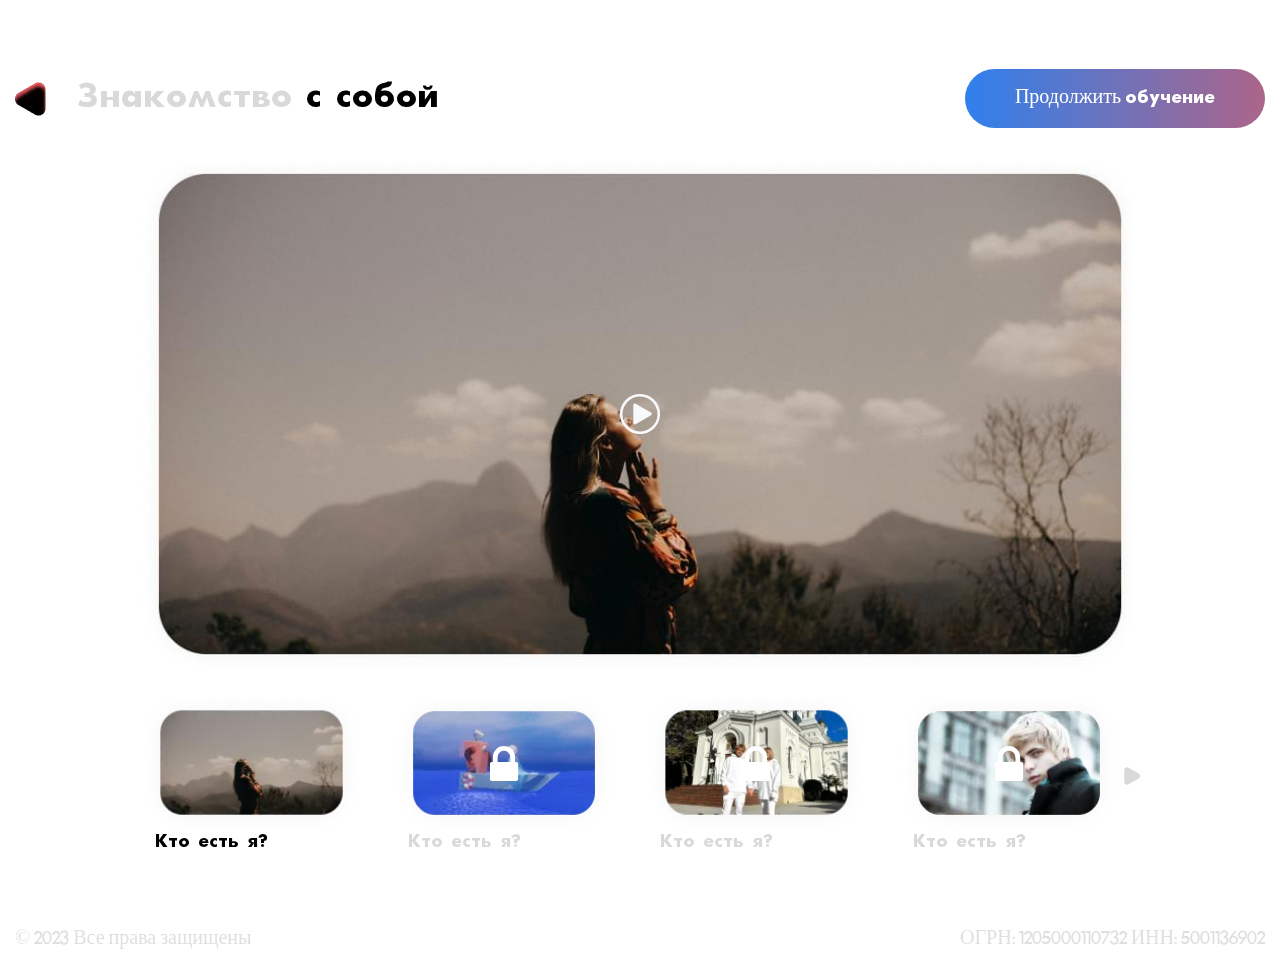
==== acquaintance.html @ 5375d611 "Add files via upload" ====
<!DOCTYPE html>
<html lang="ru">

<head>
	<title>Знакомство</title>
	<meta charset="UTF-8">
	<meta name="format-detection" content="telephone=no">
	<!-- <style>body{opacity: 0;}</style> -->
	<link rel="stylesheet" href="css/style.min.css?_v=20230124160459">
	<!-- <link rel="shortcut icon" href="favicon.ico"> -->
	<!-- <meta name="robots" content="noindex, nofollow"> -->
	<meta name="viewport" content="width=device-width, initial-scale=1.0">
</head>

<body>
	<div class="wrapper">
		<header class="header header_acquaintance">
			<div class="header__container">
				<div class="header__row">
					<a href="home.html" class="header__left">
						<div class="header__icon">
							<picture><source srcset="img/icons/trinagle-black.webp" type="image/webp"><img src="img/icons/trinagle-black.png" alt="icon"></picture>
						</div>
						<div class="header__text">Знакомство <span>с собой</span></div>
					</a>
					<div class="header__right">
						<a href="#" class="header__btn btn">Продолжить <span class="_bold">обучение</span></a>
					</div>

				</div>
			</div>
		</header>
		<main class="page">
			<section class="page__acquaintance acquaintance">
				<div class="acquaintance__container">
					<div class="acquaintance__body">
						<div class="acquaintance__slider swiper">
							<div class="acquaintance__wrapper swiper-wrapper">
								<div class="acquaintance__slide swiper-slide">
									<div class="acquaintance__video">
										<video poster="img/video/poster.jpg" muted src="img/video/01.mp4"></video>
										<button class="acquaintance__pause">
											<img src="img/icons/pause.svg" alt="">
										</button>
										<button class="acquaintance__play _active">
											<img src="img/icons/play.svg" alt="">
										</button>
										<div class="acquaintance__nav-video nav-video">
											<div class="nav-video__row">
												<div class="nav-video__time">2:48</div>
												<div class="nav-video__range">
													<input value="0" type="range">
												</div>
												<button class="nav-video__screen">
													<span>Во весь экран</span>
													<span class="nav-video__icon">
														<img src="img/icons/fullscreen.svg" alt="icon">
													</span>
												</button>
											</div>
										</div>
									</div>
								</div>
								<div class="acquaintance__slide swiper-slide">
									<div class="acquaintance__video">
										<img src="img/icons/plug.svg" alt="plug">
									</div>
								</div>
								<div class="acquaintance__slide swiper-slide">
									<div class="acquaintance__video">
										<img src="img/icons/plug.svg" alt="plug">
									</div>
								</div>
								<div class="acquaintance__slide swiper-slide">
									<div class="acquaintance__video">
										<img src="img/icons/plug.svg" alt="plug">
									</div>
								</div>
								<div class="acquaintance__slide swiper-slide">
									<div class="acquaintance__video">
										<img src="img/icons/plug.svg" alt="plug">
									</div>
								</div>
								<div class="acquaintance__slide swiper-slide">
									<div class="acquaintance__video">
										<img src="img/icons/plug.svg" alt="plug">
									</div>
								</div>
								<div class="acquaintance__slide swiper-slide">
									<div class="acquaintance__video">
										<img src="img/icons/plug.svg" alt="plug">
									</div>
								</div>
								<div class="acquaintance__slide swiper-slide">
									<div class="acquaintance__video">
										<img src="img/icons/plug.svg" alt="plug">
									</div>
								</div>
							</div>
						</div>
						<div class="thumbs-body">
							<div class="thumbs__slider thumbs swiper">
								<div class="thumbs__wrapper  swiper-wrapper">
									<div class="thumbs__slide thumbs-slide swiper-slide">
										<div class="thumbs-slide__image">
											<picture><source srcset="img/thumbs/01.webp" type="image/webp"><img src="img/thumbs/01.png" alt="image"></picture>

										</div>
										<div class="thumbs-slide__text">Кто есть я?</div>
									</div>
									<div class="thumbs__slide thumbs-slide thumbs-slide_lock swiper-slide">
										<div class="thumbs-slide__image">
											<picture><source srcset="img/thumbs/02.webp" type="image/webp"><img src="img/thumbs/02.png" alt="image"></picture>

										</div>
										<div class="thumbs-slide__icon">
											<img src="img/icons/lock.svg" alt="icon">
										</div>
										<div class="thumbs-slide__text">Кто есть я?</div>
									</div>
									<div class="thumbs__slide thumbs-slide thumbs-slide_lock swiper-slide">
										<div class="thumbs-slide__image">
											<picture><source srcset="img/thumbs/03.webp" type="image/webp"><img src="img/thumbs/03.png" alt="image"></picture>

										</div>
										<div class="thumbs-slide__icon">
											<img src="img/icons/lock.svg" alt="icon">
										</div>
										<div class="thumbs-slide__text">Кто есть я?</div>
									</div>
									<div class="thumbs__slide thumbs-slide thumbs-slide_lock swiper-slide">
										<div class="thumbs-slide__image">
											<picture><source srcset="img/thumbs/04.webp" type="image/webp"><img src="img/thumbs/04.png" alt="image"></picture>

										</div>
										<div class="thumbs-slide__icon">
											<img src="img/icons/lock.svg" alt="icon">
										</div>
										<div class="thumbs-slide__text">Кто есть я?</div>
									</div>
									<div class="thumbs__slide thumbs-slide thumbs-slide_lock swiper-slide">
										<div class="thumbs-slide__image">
											<picture><source srcset="img/thumbs/05.webp" type="image/webp"><img src="img/thumbs/05.png" alt="image"></picture>

										</div>
										<div class="thumbs-slide__icon">
											<img src="img/icons/lock.svg" alt="icon">
										</div>
										<div class="thumbs-slide__text">Кто есть я?</div>
									</div>
									<div class="thumbs__slide thumbs-slide thumbs-slide_lock swiper-slide">
										<div class="thumbs-slide__image">
											<picture><source srcset="img/thumbs/01.webp" type="image/webp"><img src="img/thumbs/01.png" alt="image"></picture>

										</div>
										<div class="thumbs-slide__icon">
											<img src="img/icons/lock.svg" alt="icon">
										</div>
										<div class="thumbs-slide__text">Кто есть я?</div>
									</div>
								</div>

							</div>
							<button class="thumbs__arr">
								<img src="img/icons/arr.svg" alt="icon">
							</button>
						</div>
					</div>
				</div>
			</section>
		</main>
		<footer class="footer">
			<div class="footer__container">
				<div class="footer__row">
					<div class="footer__left">© 2023 Все права защищены</div>
					<div class="footer__right">ОГРН: 1205000110732 ИНН: 5001136902</div>
				</div>
			</div>
		</footer>
	</div>
	<!-- 
<div id="popup" aria-hidden="true" class="popup">
	<div class="popup__wrapper">
		<div class="popup__content">
			<button data-close type="button" class="popup__close">Закрыть</button>
			<div class="popup__text">
			</div>
		</div>
	</div>
</div>
 -->

	<script src="js/app.min.js?_v=20230124160459"></script>
</body>

</html>
---- css/style.min.css ----
@charset "UTF-8";@font-face{font-family:Futura;font-display:swap;src:url("../fonts/futura bold.woff2") format("woff2"),url("../fonts/futura bold.woff") format("woff");font-weight:700;font-style:normal}@font-face{font-family:Futura;font-display:swap;src:url("../fonts/Futura Medium Italic.woff2") format("woff2"),url("../fonts/Futura Medium Italic.woff") format("woff");font-weight:500;font-style:italic}@font-face{font-family:Futura;font-display:swap;src:url("../fonts/Futura Medium.woff2") format("woff2"),url("../fonts/Futura Medium.woff") format("woff");font-weight:500;font-style:normal}*{padding:0;margin:0;border:0}*,:after,:before{-webkit-box-sizing:border-box;box-sizing:border-box}body,html{height:100%;min-width:320px}body{color:#fff;line-height:1;font-family:Futura;font-size:.875rem;-ms-text-size-adjust:100%;-moz-text-size-adjust:100%;-webkit-text-size-adjust:100%;-webkit-font-smoothing:antialiased;-moz-osx-font-smoothing:grayscale}button,input,textarea{font-family:Futura;font-size:inherit}button{cursor:pointer;color:inherit;background-color:inherit}a{color:inherit}a:link,a:visited{text-decoration:none}a:hover{text-decoration:none}ul li{list-style:none}img{vertical-align:top}h1,h2,h3,h4,h5,h6{font-weight:inherit;font-size:inherit}.lock body{overflow:hidden;-ms-touch-action:none;touch-action:none}.wrapper{min-height:100%;display:-webkit-box;display:-ms-flexbox;display:flex;-webkit-box-orient:vertical;-webkit-box-direction:normal;-ms-flex-direction:column;flex-direction:column;overflow:hidden}.wrapper>main{-webkit-box-flex:1;-ms-flex:1 1 auto;flex:1 1 auto}.wrapper>*{min-width:0}[class*=__container]{max-width:81.875rem;-webkit-box-sizing:content-box;box-sizing:content-box;margin:0 auto;padding:0 .9375rem}[class*=-ibg]{position:relative}[class*=-ibg] img,[class*=-ibg] video{position:absolute;width:100%;height:100%;top:0;left:0;-o-object-fit:cover;object-fit:cover}[class*=-ibg_contain] img{-o-object-fit:contain;object-fit:contain}.btn{font-size:1.25rem;line-height:1.35;text-align:center;background:rgba(255,255,255,.05);-webkit-box-shadow:0 0 25px rgba(255,255,255,.25);box-shadow:0 0 25px rgba(255,255,255,.25);border-radius:56px;-webkit-transition:.4s;-o-transition:.4s;transition:.4s}._bold{font-weight:700}._italic{font-weight:500;font-style:italic}@-webkit-keyframes gradient{0%{background-position:0 50%}50%{background-position:100% 50%}100%{background-position:0 50%}}@keyframes gradient{0%{background-position:0 50%}50%{background-position:100% 50%}100%{background-position:0 50%}}.nav-video{opacity:0;visibility:hidden;position:absolute;-webkit-transition:.4s;-o-transition:.4s;transition:.4s;bottom:0;width:100%;left:0}.nav-video__row{padding:1.875rem 2.1875rem;display:-webkit-box;display:-ms-flexbox;display:flex;-webkit-box-align:center;-ms-flex-align:center;align-items:center;-webkit-box-pack:justify;-ms-flex-pack:justify;justify-content:space-between;gap:2.1875rem}.nav-video__range{-webkit-box-flex:1;-ms-flex:1 1 auto;flex:1 1 auto}.nav-video__range input{width:100%}.nav-video__screen{display:-webkit-box;display:-ms-flexbox;display:flex;gap:1.875rem;-webkit-box-align:center;-ms-flex-align:center;align-items:center}.nav-video__screen span{font-size:1.25rem;line-height:1.35;font-weight:700;opacity:.25}.nav-video__icon{opacity:1;width:35px;height:35px}.acquaintance__video._active .nav-video{opacity:1;visibility:visible}.header{position:absolute;top:0;left:0;width:100%;z-index:2}@supports (padding-top:clamp(2.5rem ,1.7156862745rem + 3.9215686275vw ,5rem)){.header{padding-top:clamp(2.5rem ,1.7156862745rem + 3.9215686275vw ,5rem)}}@supports not (padding-top:clamp(2.5rem ,1.7156862745rem + 3.9215686275vw ,5rem)){.header{padding-top:calc(2.5rem + 2.5 * (100vw - 20rem)/ 63.75)}}.header__row{display:-webkit-box;display:-ms-flexbox;display:flex;gap:1.25rem;-webkit-box-pack:justify;-ms-flex-pack:justify;justify-content:space-between;-webkit-box-align:center;-ms-flex-align:center;align-items:center}.left-header__row{display:-webkit-box;display:-ms-flexbox;display:flex;gap:1.5625rem;-webkit-box-align:center;-ms-flex-align:center;align-items:center}.left-header__logo{font-weight:500;line-height:1.32}@supports (font-size:clamp(2.8125rem ,2.7144607843rem + 0.4901960784vw ,3.125rem)){.left-header__logo{font-size:clamp(2.8125rem ,2.7144607843rem + .4901960784vw ,3.125rem)}}@supports not (font-size:clamp(2.8125rem ,2.7144607843rem + 0.4901960784vw ,3.125rem)){.left-header__logo{font-size:calc(2.8125rem + .3125 * (100vw - 20rem)/ 63.75)}}.left-header__social{display:-webkit-box;display:-ms-flexbox;display:flex;gap:1.5625rem}.left-header__icon img{-webkit-transition:.4s;-o-transition:.4s;transition:.4s;max-width:50px}.right-header__btn{display:block;padding:.96875rem 1.875rem;min-width:23.875rem}.header_acquaintance{position:relative;padding:4.3125rem 0 2.125rem 0}.header__left{display:-webkit-box;display:-ms-flexbox;display:flex;-webkit-box-align:center;-ms-flex-align:center;align-items:center;gap:2.875rem}.header__icon img{max-width:100%}.header__text{color:rgba(0,0,0,.15);font-size:3.125rem;line-height:1.32;font-weight:700}.header__text span{color:#000}.header__btn{background:-webkit-gradient(linear,left top,right top,from(#2f80ed),to(#eb5757));background:-o-linear-gradient(left,#2f80ed 0,#eb5757 100%);background:linear-gradient(90deg,#2f80ed 0,#eb5757 100%);-webkit-box-shadow:0 0 25px rgba(255,255,255,.25);box-shadow:0 0 25px rgba(255,255,255,.25);border-radius:56px;padding:1rem 1.5625rem;display:block;min-width:382px;background-size:150% 150%}.footer{padding-bottom:1.5625rem}.footer__row{display:-webkit-box;display:-ms-flexbox;display:flex;-webkit-box-pack:justify;-ms-flex-pack:justify;justify-content:space-between;gap:1.875rem;font-size:1.25rem;line-height:1.35;font-weight:500;color:rgba(0,0,0,.15)}.main-section{-webkit-animation:gradient 10s ease infinite;animation:gradient 10s ease infinite;padding-bottom:5rem;position:relative;background:conic-gradient(from 101.86deg at 44.81% 37.73%,#000aff 0deg,#000 153.75deg,#000aff 360deg);background-size:250% 250%;border-radius:0 0 50px 50px}.main-section__row{display:-webkit-box;display:-ms-flexbox;display:flex;-webkit-box-pack:justify;-ms-flex-pack:justify;justify-content:space-between;gap:2.5rem}.main-section__icon{padding:15px;position:relative;-webkit-transition:.4s;-o-transition:.4s;transition:.4s;margin-bottom:.625rem}.main-section__icon::after{content:"";position:absolute;width:100%;height:100%;background:rgba(255,255,255,.15);-webkit-backdrop-filter:blur(12.5px);backdrop-filter:blur(12.5px);border-radius:50%;left:50%;top:50%;-webkit-transform:translate(-50%,-50%);-ms-transform:translate(-50%,-50%);transform:translate(-50%,-50%)}.main-section__scroll{display:-webkit-box;display:-ms-flexbox;display:flex;-webkit-box-orient:vertical;-webkit-box-direction:normal;-ms-flex-direction:column;flex-direction:column;text-align:center;-webkit-box-align:center;-ms-flex-align:center;align-items:center;position:absolute;bottom:3.125rem;left:50%;-webkit-transform:translate(-50%,0);-ms-transform:translate(-50%,0);transform:translate(-50%,0);-webkit-transition:.4s;-o-transition:.4s;transition:.4s;font-weight:700}.main-section__scroll img{position:relative;z-index:2;max-width:22px}.main-section__scroll span{display:block}.left-main{padding-top:12.5rem}.left-main__text{font-weight:500;font-size:1.375rem}.left-main__text:not(:last-child){max-width:27.1875rem;padding-bottom:2.5rem}.left-main__row{padding-bottom:2.5rem;display:-webkit-box;display:-ms-flexbox;display:flex;-webkit-box-align:center;-ms-flex-align:center;align-items:center;gap:1.5625rem}.left-main__logo{font-size:3.125rem;line-height:1.32}.left-main__social{display:-webkit-box;display:-ms-flexbox;display:flex;gap:1.5625rem}.left-main__icon img{-webkit-transition:.4s;-o-transition:.4s;transition:.4s}.btn-main{font-size:1.5625rem;line-height:1.32;max-width:27.0625rem;position:relative;margin-bottom:2.1875rem;display:block}.btn-main__row{-webkit-transition:1s;-o-transition:1s;transition:1s;padding:1.25rem;display:-webkit-box;display:-ms-flexbox;display:flex;-webkit-box-shadow:inset 0 0 10px rgba(0,0,0,.25);box-shadow:inset 0 0 10px rgba(0,0,0,.25);border-radius:50px;position:relative;z-index:2;background:-webkit-gradient(linear,left top,right top,color-stop(6.77%,#000aff),to(red));background:-o-linear-gradient(left,#000aff 6.77%,red 100%);background:linear-gradient(90deg,#000aff 6.77%,red 100%);-webkit-box-align:center;-ms-flex-align:center;align-items:center;gap:1rem}.right-main{padding-top:1.875rem;position:relative;-webkit-box-flex:0;-ms-flex:0 0 56.4885496183%;flex:0 0 56.4885496183%}.right-main__image img{display:block;max-width:100%}.right-main__image:last-child{position:absolute;top:30%}@supports (right:clamp(-8.75rem ,28.1944444444rem + -38.8888888889vw ,-4.375rem)){.right-main__image:last-child{right:clamp(-8.75rem ,28.1944444444rem + -38.8888888889vw ,-4.375rem)}}@supports not (right:clamp(-8.75rem ,28.1944444444rem + -38.8888888889vw ,-4.375rem)){.right-main__image:last-child{right:calc(-4.375rem + -4.375 * (100vw - 83.75rem)/ 11.25)}}.right-main__image:not(:last-child){top:0}.familiarization{-webkit-animation:gradient 10s ease infinite;animation:gradient 10s ease infinite;position:relative;padding:6.25rem 0;border-bottom-right-radius:50%;border-bottom-left-radius:50%;background:conic-gradient(from 180deg at 50% 73.98%,#0029ff 0deg,#00dfff 71.17deg,#cd57eb 112.5deg,#ff00b8 200.57deg,#7593ff 288.75deg,#0029ff 360deg);background-size:400% 400%;-webkit-box-shadow:inset 0 0 25px rgba(0,0,0,.05);box-shadow:inset 0 0 25px rgba(0,0,0,.05)}.familiarization__container{position:relative;z-index:2}.familiarization__text{font-weight:700;max-width:54.375rem;max-width:64.9253731343%;margin:auto;font-weight:700;font-size:1.25rem;line-height:1.35;text-align:center;text-shadow:0 0 25px rgba(0,0,0,.15)}.familiarization__text p:not(:last-child){padding-bottom:2.5rem}.familiarization__left-text{position:absolute;left:-45%;bottom:97%;font-weight:500;width:100%;font-size:3.125rem;line-height:1.32;color:#7fbff9;-webkit-transform:rotate(-90deg);-ms-transform:rotate(-90deg);transform:rotate(-90deg)}.familiarization__left-text span{color:#000}.familiarization__right-text{position:absolute;right:-45%;bottom:50%;font-weight:500;font-size:3.125rem;width:100%;text-align:center;line-height:1.32;color:#7fbff9;-webkit-transform:rotate(90deg);-ms-transform:rotate(90deg);transform:rotate(90deg)}.familiarization__right-text span{color:#000;font-weight:500}.videos-familiarization{padding-bottom:3.125rem}.videos-familiarization__row{display:-webkit-box;display:-ms-flexbox;display:flex;gap:4.375rem;max-width:63.125rem;margin:auto}.videos-familiarization__item{-webkit-box-flex:0;-ms-flex:0 1 25%;flex:0 1 25%;position:relative;cursor:pointer}.videos-familiarization__preview-ibg{padding-bottom:100%;overflow:hidden;min-width:150px;border-radius:50%}.videos-familiarization__preview-ibg img{-webkit-transition:.4s;-o-transition:.4s;transition:.4s}.videos-familiarization__icon{position:absolute;top:50%;left:50%;-webkit-transform:translate(-50%,-50%);-ms-transform:translate(-50%,-50%);transform:translate(-50%,-50%)}.courses{padding:4.375rem 0 6.625rem 0;background:conic-gradient(from 90deg at 50% 50%,#7000ff 0deg,red 58.12deg,#ffb800 153.75deg,#000aff 213.75deg,#7000ff 360deg);background-size:200% 200%;-webkit-animation:gradient 10s ease infinite;animation:gradient 10s ease infinite;border-radius:50px}.courses__row{display:-ms-grid;display:grid;-ms-grid-columns:(1fr)[3];grid-template-columns:repeat(3,1fr);gap:1.875rem;padding-bottom:3.75rem}.top-courses{padding-bottom:5.3125rem}.top-courses__row{display:-webkit-box;display:-ms-flexbox;display:flex;-webkit-box-pack:justify;-ms-flex-pack:justify;justify-content:space-between;gap:1.25rem}.top-courses__title{display:-webkit-box;display:-ms-flexbox;display:flex;-webkit-box-align:center;-ms-flex-align:center;align-items:center}.top-courses__icon{-webkit-transform:rotate(90deg);-ms-transform:rotate(90deg);transform:rotate(90deg)}.top-courses__icon img{max-width:100%}.top-courses__title-text{padding-left:2.8125rem;font-size:3.125rem;line-height:1.32;font-weight:700}.top-courses__title-text span:not(:last-child){color:rgba(255,255,255,.25)}.top-courses__participants{padding:1rem 1.25rem;min-width:380px;background:rgba(255,255,255,.05);-webkit-box-shadow:0 0 25px rgba(255,255,255,.25);box-shadow:0 0 25px rgba(255,255,255,.25);border-radius:56px;text-align:center;display:-webkit-box;display:-ms-flexbox;display:flex;-webkit-box-pack:center;-ms-flex-pack:center;justify-content:center;-webkit-box-align:center;-ms-flex-align:center;align-items:center;gap:.5rem;font-size:1.25rem;line-height:1.35;font-weight:700}.top-courses__participants span{font-weight:500;font-style:italic;color:#b186ff}.course{position:relative;background:rgba(255,255,255,.1);border-radius:50px}.course_white{background-color:#fff}.course_white .course__title{background:-webkit-gradient(linear,left top,right top,from(#2f80ed),to(#9b51e0));background:-o-linear-gradient(left,#2f80ed 0,#9b51e0 100%);background:linear-gradient(90deg,#2f80ed 0,#9b51e0 100%);-webkit-backdrop-filter:blur(12.5px);backdrop-filter:blur(12.5px)}.course_white .course__list span{color:#000}.course_white .course__list span::before{background:-webkit-gradient(linear,left top,left bottom,from(rgba(47,128,237,.75)),to(rgba(255,0,0,.1425)));background:-o-linear-gradient(top,rgba(47,128,237,.75) 0,rgba(255,0,0,.1425) 100%);background:linear-gradient(180deg,rgba(47,128,237,.75) 0,rgba(255,0,0,.1425) 100%);-webkit-transition:.4s;-o-transition:.4s;transition:.4s}.course__title{background:rgba(255,255,255,.1);-webkit-backdrop-filter:blur(12.5px);backdrop-filter:blur(12.5px);display:-webkit-box;display:-ms-flexbox;display:flex;-webkit-box-align:center;-ms-flex-align:center;align-items:center;-webkit-box-pack:center;-ms-flex-pack:center;justify-content:center;border-radius:50px;padding:2.5rem 0;font-size:1.25rem;line-height:1.35;font-weight:700;margin-bottom:2.875rem;text-align:center}.course__list{padding:0 2.25rem 3.375rem 2.25rem}.course__list span{display:block;padding-left:2.8125rem;font-size:.9375rem;line-height:1.3333333333;font-weight:700;position:relative;padding-left:2.875rem;-webkit-transition:.4s;-o-transition:.4s;transition:.4s}.course__list span:not(:last-child){margin-bottom:1.5625rem}.course__list span::before{-webkit-transition:.4s;-o-transition:.4s;transition:.4s;top:0;left:0;position:absolute;content:"";width:20px;height:20px;border-radius:50%;background-color:#fff}.course__list-item{cursor:pointer}.course__tip-text{pointer-events:none;-webkit-transition:.4s;-o-transition:.4s;transition:.4s;position:absolute;opacity:0;visibility:hidden;top:0;right:-7.5rem;max-width:20.75rem;padding:1.875rem 1.25rem;background-color:rgba(117,114,228,.8);-webkit-backdrop-filter:blur(10px);backdrop-filter:blur(10px);z-index:2;font-size:.9375rem;line-height:1.3333333333;font-weight:700;border-radius:25px}.course__btn-wrapper{text-align:center}.course__btn{display:-webkit-inline-box;display:-ms-inline-flexbox;display:inline-flex;-webkit-box-pack:center;-ms-flex-pack:center;justify-content:center;gap:.625rem;padding:1.875rem;min-width:37.5rem;background-color:#fff;color:#575757;font-size:1.5625rem;line-height:1.32;font-weight:700;-webkit-transition:.4s;-o-transition:.4s;transition:.4s}.course__btn span:not(:last-child){text-decoration-line:line-through;opacity:.66;font-weight:500}.surprise{padding:5rem 0 3.125rem 0}.surprise__container{position:relative}.surprise__body{max-width:63.125rem;margin:auto}.surprise__title{text-align:center;display:-webkit-box;display:-ms-flexbox;display:flex;-webkit-box-pack:center;-ms-flex-pack:center;justify-content:center;font-size:3.125rem;line-height:1.32;font-weight:700;-webkit-box-align:center;-ms-flex-align:center;align-items:center;padding-bottom:4.6875rem}.surprise__title span{color:#000}.surprise__title span:not(:last-child){color:#2f80ed}.surprise__icon:first-child{position:absolute;left:0;top:2rem}.surprise__icon:last-child{padding-left:3.125rem;-webkit-transform:scale(2);-ms-transform:scale(2);transform:scale(2)}.surprise__icon img{max-width:100px}.surprise__row{margin-bottom:2.5rem;padding-bottom:3.125rem;display:-webkit-box;display:-ms-flexbox;display:flex;gap:4.375rem;background:#fff;-webkit-box-shadow:0 0 25px rgba(0,0,0,.05);box-shadow:0 0 25px rgba(0,0,0,.05);-webkit-backdrop-filter:blur(12.5px);backdrop-filter:blur(12.5px);border-radius:50px}.surprise__course .course{-webkit-box-flex:1;-ms-flex:1 1 auto;flex:1 1 auto}.surprise__course .course__list{padding-bottom:2.5rem}.surprise__course .course__list-item:not(:last-child){padding-bottom:1.5625rem}.surprise__course .course__bottom{padding-left:2.5rem;font-size:1.25rem;line-height:1.35;color:#000;font-weight:500}.surprise__course .course__bottom span{color:#2f80ed;font-weight:700}.top-course__row{background:-webkit-gradient(linear,left top,right top,from(#8effbd),to(#6302ff));background:-o-linear-gradient(left,#8effbd 0,#6302ff 100%);background:linear-gradient(90deg,#8effbd 0,#6302ff 100%);-webkit-backdrop-filter:blur(12.5px);backdrop-filter:blur(12.5px);padding:1.6875rem 2.5rem;border-radius:50px;display:-webkit-box;display:-ms-flexbox;display:flex;-webkit-box-align:center;-ms-flex-align:center;align-items:center;gap:2.125rem;margin-bottom:1.875rem}.top-course__text{font-size:1.25rem;line-height:1.35}.form{padding:3.125rem;background:#fff;-webkit-box-shadow:0 0 25px rgba(0,0,0,.05);box-shadow:0 0 25px rgba(0,0,0,.05);-webkit-backdrop-filter:blur(12.5px);backdrop-filter:blur(12.5px);text-align:center;border-radius:50px;-webkit-box-flex:0;-ms-flex:0 0 51.4851485149%;flex:0 0 51.4851485149%}.form__title{color:#000;font-size:1.25rem;line-height:1.35;padding-bottom:4rem}.form__title span{font-weight:700}.form__input:not(:last-child){margin-bottom:.8125rem}.form__input input{text-align:center;font-size:1.25rem;line-height:1.35;font-weight:700;padding:2.125rem;width:100%;background:rgba(255,255,255,.02);-webkit-box-shadow:0 0 25px rgba(0,0,0,.05),inset 0 0 10px rgba(255,255,255,.25);box-shadow:0 0 25px rgba(0,0,0,.05),inset 0 0 10px rgba(255,255,255,.25);border-radius:50px}.form__input input::-webkit-input-placeholder{color:rgba(0,0,0,.25)}.form__input input::-moz-placeholder{color:rgba(0,0,0,.25)}.form__input input:-ms-input-placeholder{color:rgba(0,0,0,.25)}.form__input input::-ms-input-placeholder{color:rgba(0,0,0,.25)}.form__input input::placeholder{color:rgba(0,0,0,.25)}.form__btn{background:-webkit-gradient(linear,left top,right top,from(#eb5782),color-stop(54.17%,#7000ff),to(#2f80ed));background:-o-linear-gradient(left,#eb5782 0,#7000ff 54.17%,#2f80ed 100%);background:linear-gradient(90deg,#eb5782 0,#7000ff 54.17%,#2f80ed 100%);background-size:200% 200%;-webkit-box-shadow:inset 0 0 10px rgba(0,0,0,.25);box-shadow:inset 0 0 10px rgba(0,0,0,.25);border-radius:50px;padding:2.125rem;width:100%;font-size:1.25rem;line-height:1.35;font-weight:700;-webkit-transition:.4s;-o-transition:.4s;transition:.4s}.bottom-surprise__row{display:-webkit-box;display:-ms-flexbox;display:flex;-webkit-box-pack:justify;-ms-flex-pack:justify;justify-content:space-between;gap:1.25rem}.surprise-app{background:rgba(255,255,255,.25);-webkit-box-shadow:inset 0 0 15px rgba(0,0,0,.05);box-shadow:inset 0 0 15px rgba(0,0,0,.05);border-radius:68px;padding:1.25rem 5.5rem 1.25rem 2.5rem;-webkit-transition:.4s;-o-transition:.4s;transition:.4s}.surprise-app__row{display:-webkit-box;display:-ms-flexbox;display:flex;gap:1.25rem}.surprise-app__title{color:#000;font-size:1.25rem;line-height:1.35;font-weight:700}.surprise-app__subtitle{font-size:.9375rem;line-height:1.3333333333;font-weight:700;color:rgba(0,0,0,.15)}.acquaintance{padding-bottom:4.375rem}.acquaintance__body{max-width:1010px;margin:auto}.acquaintance__slider{padding-bottom:1.875rem}.acquaintance__slide{position:relative}.acquaintance__pause,.acquaintance__play{width:40px;height:40px;position:absolute;top:50%;left:50%;-webkit-transform:translate(-50%,-50%);-ms-transform:translate(-50%,-50%);transform:translate(-50%,-50%);opacity:0;visibility:hidden}.acquaintance__pause img,.acquaintance__play img{width:40px;height:40px}.acquaintance__pause._active,.acquaintance__play._active{opacity:1;visibility:visible}.acquaintance__video{max-height:504px;min-height:504px;position:relative;overflow:hidden;border-radius:50px}.acquaintance__video .plug img,.acquaintance__video video{border-radius:50px;position:absolute;top:0;left:0;width:100%;height:100%;-o-object-fit:cover;object-fit:cover;max-width:100%}.thumbs-body{position:relative}.thumbs__slider{overflow:visible;position:relative}.thumbs__arr{-webkit-transition:.4s;-o-transition:.4s;transition:.4s;position:absolute;right:-1.25rem;top:50%;-webkit-transform:translate(0,-50%);-ms-transform:translate(0,-50%);transform:translate(0,-50%)}.thumbs__arr.swiper-button-disabled{opacity:.6}.thumbs-slide{position:relative}.thumbs-slide_lock{pointer-events:none}.thumbs-slide__image{position:relative;padding-bottom:57.2222222222%}.thumbs-slide__image img{position:absolute;top:0;left:0;width:100%;height:100%;-o-object-fit:cover;object-fit:cover}.thumbs-slide.swiper-slide-thumb-active .thumbs-slide__text{color:#000}.thumbs-slide__text{-webkit-transition:.4s;-o-transition:.4s;transition:.4s;padding-left:1.25rem;font-weight:700;font-size:1.25rem;line-height:1.35;color:rgba(0,0,0,.15)}.thumbs-slide__icon{z-index:2;position:absolute;top:40%;left:50%;-webkit-transform:translate(-50%,-40%);-ms-transform:translate(-50%,-40%);transform:translate(-50%,-40%)}.swiper{overflow:hidden}.swiper-wrapper{width:100%;height:100%;-webkit-box-sizing:content-box;box-sizing:content-box;display:-webkit-box;display:-ms-flexbox;display:flex;position:relative}.swiper-vertical .swiper-wrapper{-webkit-box-orient:vertical;-webkit-box-direction:normal;-ms-flex-direction:column;flex-direction:column}.swiper-autoheight .swiper-wrapper{-webkit-box-align:start;-ms-flex-align:start;align-items:flex-start}.swiper-initialized .swiper-slide{-ms-flex-negative:0;flex-shrink:0}.swiper-android .swiper-slide,.swiper-android .swiper-wrapper{-webkit-transform:translate3d(0,0,0);transform:translate3d(0,0,0)}.swiper-button-lock{display:none!important}@media (min-width:47.99875em) and (any-hover:hover){.btn-main:hover .btn-main__row{background-position:433px 0}.btn-main:hover::after{width:100%}}@media (min-width:47.99875em){.btn-main::after{pointer-events:none;-webkit-transition:1s;-o-transition:1s;transition:1s;content:"";position:absolute;top:0;left:0;width:127%;height:100%;background-color:#1a0be6;border-radius:50px}}@media (min-width:83.75em){@supports (width:clamp(18.125rem ,-42.3611111111rem + 72.2222222222vw ,26.25rem)){.right-main__image:last-child img{width:clamp(18.125rem ,-42.3611111111rem + 72.2222222222vw ,26.25rem)}}@supports not (width:clamp(18.125rem ,-42.3611111111rem + 72.2222222222vw ,26.25rem)){.right-main__image:last-child img{width:calc(18.125rem + 8.125 * (100vw - 83.75rem)/ 11.25)}}}@media (max-width:83.75em){.header__left{gap:1.875rem}.header__text{font-size:2.375rem}.header__btn{min-width:300px}.main-section__row{-webkit-box-orient:vertical;-webkit-box-direction:normal;-ms-flex-direction:column;flex-direction:column}.left-main{padding-top:15.625rem}.right-main{display:-webkit-box;display:-ms-flexbox;display:flex;padding:0;margin-top:-100px;-webkit-box-pack:center;-ms-flex-pack:center;justify-content:center;-webkit-box-align:center;-ms-flex-align:center;align-items:center}.right-main__image:last-child{position:relative;left:-30%}.familiarization__left-text,.familiarization__right-text{display:none}.videos-familiarization__row{gap:2.1875rem}.courses__row{-ms-grid-columns:(1fr)[2];grid-template-columns:repeat(2,1fr)}.course__tip-text{right:-.625rem}.surprise__icon:first-child{left:20px}.surprise__course .course{-webkit-box-ordinal-group:2;-ms-flex-order:1;order:1}.form{-webkit-box-ordinal-group:4;-ms-flex-order:3;order:3}.thumbs__slider{margin-right:1.25rem}.thumbs__arr{right:.3125rem}}@media (max-width:61.99875em){.header__row{-webkit-box-align:start;-ms-flex-align:start;align-items:flex-start}.left-header__row{-webkit-box-orient:vertical;-webkit-box-direction:normal;-ms-flex-direction:column;flex-direction:column}.left-header__social{gap:1.25rem}.left-header__icon img{max-width:2.5rem}.right-header__btn{min-width:auto;padding:.96875rem 3.75rem}.header_acquaintance{padding:2.8125rem 0 1.875rem 0}.header_acquaintance .header__row{-webkit-box-align:start;-ms-flex-align:start;align-items:flex-start}.header__text{font-size:2rem}.header__btn{min-width:0}.familiarization{border-bottom-right-radius:10%;border-bottom-left-radius:10%}.familiarization__text{max-width:100%}.top-courses__row{-webkit-box-orient:vertical;-webkit-box-direction:normal;-ms-flex-direction:column;flex-direction:column;-webkit-box-align:center;-ms-flex-align:center;align-items:center}.surprise__title{padding-bottom:3.125rem;font-size:2.375rem}.surprise__icon{display:none}.surprise__row{-webkit-box-orient:vertical;-webkit-box-direction:normal;-ms-flex-direction:column;flex-direction:column;gap:3.125rem}.form{-webkit-box-shadow:0 0 25px transparent;box-shadow:0 0 25px transparent}}@media (max-width:47.99875em){.header__row{-webkit-box-orient:vertical;-webkit-box-direction:normal;-ms-flex-direction:column;flex-direction:column;-webkit-box-align:center;-ms-flex-align:center;align-items:center}.right-header__btn{font-size:1.125rem}.header__btn{margin-left:3.125rem}.footer__row{-webkit-box-orient:vertical;-webkit-box-direction:normal;-ms-flex-direction:column;flex-direction:column;gap:.625rem;text-align:center;font-size:1.125rem}.left-main{padding-top:18.75rem;display:-webkit-box;display:-ms-flexbox;display:flex;-webkit-box-align:center;-ms-flex-align:center;align-items:center;-webkit-box-orient:vertical;-webkit-box-direction:normal;-ms-flex-direction:column;flex-direction:column;text-align:center}.left-main__text{font-size:1.25rem}.left-main__text:not(:last-child){max-width:37.5rem}.left-main__text{max-width:37.5rem}.btn-main{font-size:1.375rem}.btn-main__icon img{max-width:1.5625rem}.right-main{margin-top:-50px}.right-main__image img{min-width:550px;padding-left:70px}.right-main__image:last-child img{min-width:300px}@supports (left:clamp(-17.5rem ,-20.0490196078rem + 12.7450980392vw ,-9.375rem)){.right-main__image:last-child{left:clamp(-17.5rem ,-20.0490196078rem + 12.7450980392vw ,-9.375rem)}}@supports not (left:clamp(-17.5rem ,-20.0490196078rem + 12.7450980392vw ,-9.375rem)){.right-main__image:last-child{left:calc(-17.5rem + 8.125 * (100vw - 20rem)/ 63.75)}}.familiarization{padding:4.375rem 0}.familiarization__text{font-size:1.125rem}.videos-familiarization__row{-ms-flex-wrap:wrap;flex-wrap:wrap;gap:0}.videos-familiarization__item{-webkit-box-flex:0;-ms-flex:0 1 50%;flex:0 1 50%}.courses__row{-ms-grid-columns:(1fr)[1];grid-template-columns:repeat(1,1fr)}.top-courses{padding-bottom:2.8125rem}.top-courses__icon{display:none}.top-courses__title-text{text-align:center;font-size:2.375rem;padding-left:1.875rem;padding:0}.top-courses__participants{min-width:0;padding:1rem 3.125rem}.course__title{padding:1.5625rem 0}.course__list{padding:0 1.25rem 1.875rem 1.25rem}.course__list span{padding-left:2.1875rem}.course__btn{min-width:0;width:100%;font-size:1.25rem}.surprise__row{gap:1.875rem;margin-bottom:1.25rem}.top-course__row{gap:1.25rem;padding:1.25rem 1.875rem}.top-course__icon img{max-width:3.125rem}.form{padding:1.875rem}.form__title{padding-bottom:1.875rem}.form__input input{padding:1.25rem;font-size:1.125rem}.form__btn{padding:1.25rem}.bottom-surprise__row{-webkit-box-orient:vertical;-webkit-box-direction:normal;-ms-flex-direction:column;flex-direction:column}.surprise-app__row{-webkit-box-pack:center;-ms-flex-pack:center;justify-content:center}.acquaintance__slider{padding-bottom:0}.thumbs-slide__image{padding-bottom:80%}}@media (max-width:37.5em){.left-main__text{font-size:1.125rem}.left-main__row{-webkit-box-orient:vertical;-webkit-box-direction:normal;-ms-flex-direction:column;flex-direction:column;gap:.9375rem}.left-main__social{gap:.9375rem}.left-main__icon img{max-width:2.5rem}.btn-main{font-size:1.25rem}}@media (max-width:31.25em){@supports (min-width:clamp(34.375rem ,28.4926470588rem + 29.4117647059vw ,53.125rem)){.right-main__image img{min-width:clamp(34.375rem ,28.4926470588rem + 29.4117647059vw ,53.125rem)}}@supports not (min-width:clamp(34.375rem ,28.4926470588rem + 29.4117647059vw ,53.125rem)){.right-main__image img{min-width:calc(34.375rem + 18.75 * (100vw - 20rem)/ 63.75)}}@supports (padding-left:clamp(5.625rem ,18.762254902rem + -15.6862745098vw ,15.625rem)){.right-main__image img{padding-left:clamp(5.625rem ,18.762254902rem + -15.6862745098vw ,15.625rem)}}@supports not (padding-left:clamp(5.625rem ,18.762254902rem + -15.6862745098vw ,15.625rem)){.right-main__image img{padding-left:calc(15.625rem + -10 * (100vw - 20rem)/ 63.75)}}@supports (min-width:clamp(25rem ,16.1764705882rem + 44.1176470588vw ,53.125rem)){.right-main__image:last-child img{min-width:clamp(25rem ,16.1764705882rem + 44.1176470588vw ,53.125rem)}}@supports not (min-width:clamp(25rem ,16.1764705882rem + 44.1176470588vw ,53.125rem)){.right-main__image:last-child img{min-width:calc(25rem + 28.125 * (100vw - 20rem)/ 63.75)}}@supports (left:clamp(-21.875rem ,-22.8553921569rem + 4.9019607843vw ,-18.75rem)){.right-main__image:last-child{left:clamp(-21.875rem ,-22.8553921569rem + 4.9019607843vw ,-18.75rem)}}@supports not (left:clamp(-21.875rem ,-22.8553921569rem + 4.9019607843vw ,-18.75rem)){.right-main__image:last-child{left:calc(-21.875rem + 3.125 * (100vw - 20rem)/ 63.75)}}}@media (max-width:29.99875em){.header__left{gap:.9375rem}.header__icon img{max-width:1.6875rem}.header__text{font-size:1.5625rem}.header__btn{margin-left:1.875rem}.videos-familiarization__item{-webkit-box-flex:0;-ms-flex:0 1 100%;flex:0 1 100%}.top-courses__title-text{font-size:1.75rem}.surprise__title{font-size:2rem}.form__btn{font-size:.99375rem}.thumbs-slide__text{padding-left:10px;font-size:1.125rem}}@media (max-width:83.75em) and (min-width:47.99875em){.course_white{-webkit-box-ordinal-group:4;-ms-flex-order:3;order:3;-ms-grid-column-span:2;grid-column:span 2}.course_white .course__list-item span{font-size:1.125rem}}@media (any-hover:hover){.btn:hover{-webkit-box-shadow:0 0 75px rgba(255,255,255,.25);box-shadow:0 0 75px rgba(255,255,255,.25)}.left-header__icon img:hover{-webkit-transform:scale(1.2);-ms-transform:scale(1.2);transform:scale(1.2)}.header__btn:hover{background-position:100% 50%}.main-section__scroll:hover .main-section__icon{-webkit-transform:scale(1.2);-ms-transform:scale(1.2);transform:scale(1.2)}.left-main__icon img:hover{-webkit-transform:scale(1.2);-ms-transform:scale(1.2);transform:scale(1.2)}.videos-familiarization__item:hover .videos-familiarization__preview-ibg img{-webkit-transform:scale(1.2);-ms-transform:scale(1.2);transform:scale(1.2)}.course_white .course__list-item:hover span{color:rgba(47,128,237,.75)}.course_white .course__list-item:hover span::before{background-color:rgba(0,0,0,.25)}.course__list-item:hover span{color:rgba(255,255,255,.5)}.course__list-item:hover span::before{background:rgba(255,255,255,.25)}.course__list-item:hover .course__tip-text{pointer-events:none;top:-1.875rem;opacity:1;visibility:visible}.course__btn:hover{-webkit-box-shadow:0 0 25px rgba(0,0,0,.5215686275);box-shadow:0 0 25px rgba(0,0,0,.5215686275)}.form__btn:hover{background-position:100% 50%}.surprise-app:hover{-webkit-box-shadow:inset 0 0 265px rgba(0,0,0,.05);box-shadow:inset 0 0 265px rgba(0,0,0,.05)}}
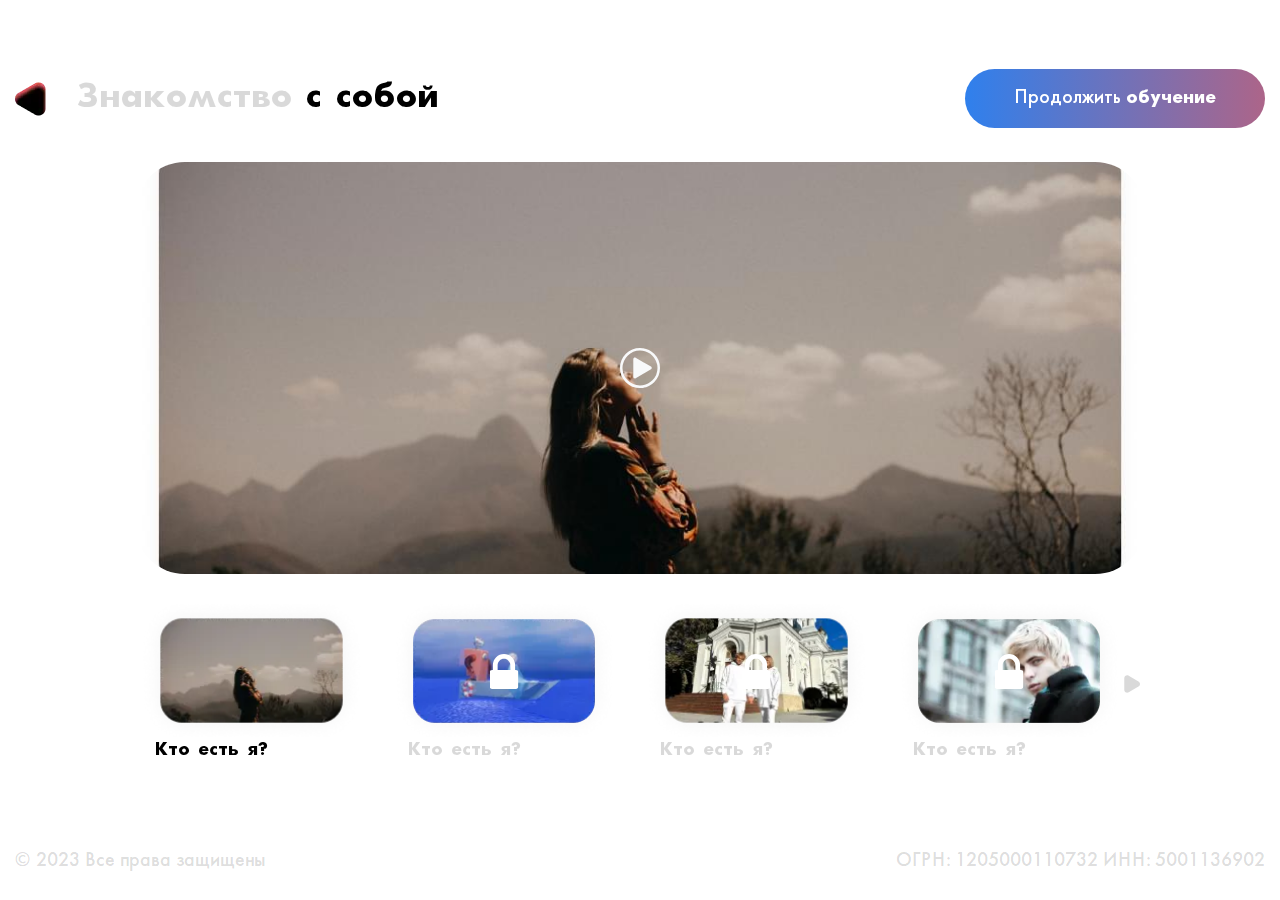
==== commit 0aac943e: "Add files via upload" ====
--- a/acquaintance.html
+++ b/acquaintance.html
@@ -6,8 +6,8 @@
 	<meta charset="UTF-8">
 	<meta name="format-detection" content="telephone=no">
 	<!-- <style>body{opacity: 0;}</style> -->
-	<link rel="stylesheet" href="css/style.min.css?_v=20230124160459">
-	<!-- <link rel="shortcut icon" href="favicon.ico"> -->
+	<link rel="stylesheet" href="css/style.min.css?_v=20230126174400">
+	<link rel="shortcut icon" href="favicon.svg">
 	<!-- <meta name="robots" content="noindex, nofollow"> -->
 	<meta name="viewport" content="width=device-width, initial-scale=1.0">
 </head>
@@ -17,7 +17,7 @@
 		<header class="header header_acquaintance">
 			<div class="header__container">
 				<div class="header__row">
-					<a href="home.html" class="header__left">
+					<a href="index.html" class="header__left">
 						<div class="header__icon">
 							<picture><source srcset="img/icons/trinagle-black.webp" type="image/webp"><img src="img/icons/trinagle-black.png" alt="icon"></picture>
 						</div>
@@ -38,62 +38,152 @@
 							<div class="acquaintance__wrapper swiper-wrapper">
 								<div class="acquaintance__slide swiper-slide">
 									<div class="acquaintance__video">
-										<video poster="img/video/poster.jpg" muted src="img/video/01.mp4"></video>
-										<button class="acquaintance__pause">
-											<img src="img/icons/pause.svg" alt="">
-										</button>
-										<button class="acquaintance__play _active">
-											<img src="img/icons/play.svg" alt="">
-										</button>
-										<div class="acquaintance__nav-video nav-video">
-											<div class="nav-video__row">
-												<div class="nav-video__time">2:48</div>
-												<div class="nav-video__range">
-													<input value="0" type="range">
-												</div>
-												<button class="nav-video__screen">
-													<span>Во весь экран</span>
-													<span class="nav-video__icon">
-														<img src="img/icons/fullscreen.svg" alt="icon">
-													</span>
-												</button>
-											</div>
-										</div>
-									</div>
-								</div>
-								<div class="acquaintance__slide swiper-slide">
-									<div class="acquaintance__video">
-										<img src="img/icons/plug.svg" alt="plug">
-									</div>
-								</div>
-								<div class="acquaintance__slide swiper-slide">
-									<div class="acquaintance__video">
-										<img src="img/icons/plug.svg" alt="plug">
-									</div>
-								</div>
-								<div class="acquaintance__slide swiper-slide">
-									<div class="acquaintance__video">
-										<img src="img/icons/plug.svg" alt="plug">
-									</div>
-								</div>
-								<div class="acquaintance__slide swiper-slide">
-									<div class="acquaintance__video">
-										<img src="img/icons/plug.svg" alt="plug">
-									</div>
-								</div>
-								<div class="acquaintance__slide swiper-slide">
-									<div class="acquaintance__video">
-										<img src="img/icons/plug.svg" alt="plug">
-									</div>
-								</div>
-								<div class="acquaintance__slide swiper-slide">
-									<div class="acquaintance__video">
-										<img src="img/icons/plug.svg" alt="plug">
-									</div>
-								</div>
-								<div class="acquaintance__slide swiper-slide">
-									<div class="acquaintance__video">
-										<img src="img/icons/plug.svg" alt="plug">
+										<video poster="img/video/poster.jpg" src="img/video/01.mp4"></video>
+										<button class="acquaintance__pause">
+											<img src="img/icons/pause.svg" alt="">
+										</button>
+										<button class="acquaintance__play _active">
+											<img src="img/icons/play.svg" alt="">
+										</button>
+										<div class="acquaintance__nav-video nav-video">
+											<div class="nav-video__row">
+												<div class="nav-video__time">2:48</div>
+												<div class="nav-video__range">
+													<input value="0" type="range">
+												</div>
+												<button class="nav-video__screen">
+													<span>Во весь экран</span>
+													<span class="nav-video__icon">
+														<img src="img/icons/fullscreen.svg" alt="icon">
+													</span>
+												</button>
+											</div>
+										</div>
+									</div>
+								</div>
+								<div class="acquaintance__slide swiper-slide">
+									<div class="acquaintance__video">
+										<video poster="img/video/poster.jpg" src="img/video/01.mp4"></video>
+										<button class="acquaintance__pause">
+											<img src="img/icons/pause.svg" alt="">
+										</button>
+										<button class="acquaintance__play _active">
+											<img src="img/icons/play.svg" alt="">
+										</button>
+										<div class="acquaintance__nav-video nav-video">
+											<div class="nav-video__row">
+												<div class="nav-video__time">2:48</div>
+												<div class="nav-video__range">
+													<input value="0" type="range">
+												</div>
+												<button class="nav-video__screen">
+													<span>Во весь экран</span>
+													<span class="nav-video__icon">
+														<img src="img/icons/fullscreen.svg" alt="icon">
+													</span>
+												</button>
+											</div>
+										</div>
+									</div>
+								</div>
+								<div class="acquaintance__slide swiper-slide">
+									<div class="acquaintance__video">
+										<video poster="img/video/poster.jpg" src="img/video/01.mp4"></video>
+										<button class="acquaintance__pause">
+											<img src="img/icons/pause.svg" alt="">
+										</button>
+										<button class="acquaintance__play _active">
+											<img src="img/icons/play.svg" alt="">
+										</button>
+										<div class="acquaintance__nav-video nav-video">
+											<div class="nav-video__row">
+												<div class="nav-video__time">2:48</div>
+												<div class="nav-video__range">
+													<input value="0" type="range">
+												</div>
+												<button class="nav-video__screen">
+													<span>Во весь экран</span>
+													<span class="nav-video__icon">
+														<img src="img/icons/fullscreen.svg" alt="icon">
+													</span>
+												</button>
+											</div>
+										</div>
+									</div>
+								</div>
+								<div class="acquaintance__slide swiper-slide">
+									<div class="acquaintance__video">
+										<video poster="img/video/poster.jpg" src="img/video/01.mp4"></video>
+										<button class="acquaintance__pause">
+											<img src="img/icons/pause.svg" alt="">
+										</button>
+										<button class="acquaintance__play _active">
+											<img src="img/icons/play.svg" alt="">
+										</button>
+										<div class="acquaintance__nav-video nav-video">
+											<div class="nav-video__row">
+												<div class="nav-video__time">2:48</div>
+												<div class="nav-video__range">
+													<input value="0" type="range">
+												</div>
+												<button class="nav-video__screen">
+													<span>Во весь экран</span>
+													<span class="nav-video__icon">
+														<img src="img/icons/fullscreen.svg" alt="icon">
+													</span>
+												</button>
+											</div>
+										</div>
+									</div>
+								</div>
+								<div class="acquaintance__slide swiper-slide">
+									<div class="acquaintance__video">
+										<video poster="img/video/poster.jpg" src="img/video/01.mp4"></video>
+										<button class="acquaintance__pause">
+											<img src="img/icons/pause.svg" alt="">
+										</button>
+										<button class="acquaintance__play _active">
+											<img src="img/icons/play.svg" alt="">
+										</button>
+										<div class="acquaintance__nav-video nav-video">
+											<div class="nav-video__row">
+												<div class="nav-video__time">2:48</div>
+												<div class="nav-video__range">
+													<input value="0" type="range">
+												</div>
+												<button class="nav-video__screen">
+													<span>Во весь экран</span>
+													<span class="nav-video__icon">
+														<img src="img/icons/fullscreen.svg" alt="icon">
+													</span>
+												</button>
+											</div>
+										</div>
+									</div>
+								</div>
+								<div class="acquaintance__slide swiper-slide">
+									<div class="acquaintance__video">
+										<video poster="img/video/poster.jpg" src="img/video/01.mp4"></video>
+										<button class="acquaintance__pause">
+											<img src="img/icons/pause.svg" alt="">
+										</button>
+										<button class="acquaintance__play _active">
+											<img src="img/icons/play.svg" alt="">
+										</button>
+										<div class="acquaintance__nav-video nav-video">
+											<div class="nav-video__row">
+												<div class="nav-video__time">2:48</div>
+												<div class="nav-video__range">
+													<input value="0" type="range">
+												</div>
+												<button class="nav-video__screen">
+													<span>Во весь экран</span>
+													<span class="nav-video__icon">
+														<img src="img/icons/fullscreen.svg" alt="icon">
+													</span>
+												</button>
+											</div>
+										</div>
 									</div>
 								</div>
 							</div>
@@ -190,7 +280,7 @@
 </div>
  -->
 
-	<script src="js/app.min.js?_v=20230124160459"></script>
+	<script src="js/app.min.js?_v=20230126174400"></script>
 </body>
 
 </html>--- a/css/style.min.css
+++ b/css/style.min.css
@@ -1 +1 @@
-@charset "UTF-8";@font-face{font-family:Futura;font-display:swap;src:url("../fonts/futura bold.woff2") format("woff2"),url("../fonts/futura bold.woff") format("woff");font-weight:700;font-style:normal}@font-face{font-family:Futura;font-display:swap;src:url("../fonts/Futura Medium Italic.woff2") format("woff2"),url("../fonts/Futura Medium Italic.woff") format("woff");font-weight:500;font-style:italic}@font-face{font-family:Futura;font-display:swap;src:url("../fonts/Futura Medium.woff2") format("woff2"),url("../fonts/Futura Medium.woff") format("woff");font-weight:500;font-style:normal}*{padding:0;margin:0;border:0}*,:after,:before{-webkit-box-sizing:border-box;box-sizing:border-box}body,html{height:100%;min-width:320px}body{color:#fff;line-height:1;font-family:Futura;font-size:.875rem;-ms-text-size-adjust:100%;-moz-text-size-adjust:100%;-webkit-text-size-adjust:100%;-webkit-font-smoothing:antialiased;-moz-osx-font-smoothing:grayscale}button,input,textarea{font-family:Futura;font-size:inherit}button{cursor:pointer;color:inherit;background-color:inherit}a{color:inherit}a:link,a:visited{text-decoration:none}a:hover{text-decoration:none}ul li{list-style:none}img{vertical-align:top}h1,h2,h3,h4,h5,h6{font-weight:inherit;font-size:inherit}.lock body{overflow:hidden;-ms-touch-action:none;touch-action:none}.wrapper{min-height:100%;display:-webkit-box;display:-ms-flexbox;display:flex;-webkit-box-orient:vertical;-webkit-box-direction:normal;-ms-flex-direction:column;flex-direction:column;overflow:hidden}.wrapper>main{-webkit-box-flex:1;-ms-flex:1 1 auto;flex:1 1 auto}.wrapper>*{min-width:0}[class*=__container]{max-width:81.875rem;-webkit-box-sizing:content-box;box-sizing:content-box;margin:0 auto;padding:0 .9375rem}[class*=-ibg]{position:relative}[class*=-ibg] img,[class*=-ibg] video{position:absolute;width:100%;height:100%;top:0;left:0;-o-object-fit:cover;object-fit:cover}[class*=-ibg_contain] img{-o-object-fit:contain;object-fit:contain}.btn{font-size:1.25rem;line-height:1.35;text-align:center;background:rgba(255,255,255,.05);-webkit-box-shadow:0 0 25px rgba(255,255,255,.25);box-shadow:0 0 25px rgba(255,255,255,.25);border-radius:56px;-webkit-transition:.4s;-o-transition:.4s;transition:.4s}._bold{font-weight:700}._italic{font-weight:500;font-style:italic}@-webkit-keyframes gradient{0%{background-position:0 50%}50%{background-position:100% 50%}100%{background-position:0 50%}}@keyframes gradient{0%{background-position:0 50%}50%{background-position:100% 50%}100%{background-position:0 50%}}.nav-video{opacity:0;visibility:hidden;position:absolute;-webkit-transition:.4s;-o-transition:.4s;transition:.4s;bottom:0;width:100%;left:0}.nav-video__row{padding:1.875rem 2.1875rem;display:-webkit-box;display:-ms-flexbox;display:flex;-webkit-box-align:center;-ms-flex-align:center;align-items:center;-webkit-box-pack:justify;-ms-flex-pack:justify;justify-content:space-between;gap:2.1875rem}.nav-video__range{-webkit-box-flex:1;-ms-flex:1 1 auto;flex:1 1 auto}.nav-video__range input{width:100%}.nav-video__screen{display:-webkit-box;display:-ms-flexbox;display:flex;gap:1.875rem;-webkit-box-align:center;-ms-flex-align:center;align-items:center}.nav-video__screen span{font-size:1.25rem;line-height:1.35;font-weight:700;opacity:.25}.nav-video__icon{opacity:1;width:35px;height:35px}.acquaintance__video._active .nav-video{opacity:1;visibility:visible}.header{position:absolute;top:0;left:0;width:100%;z-index:2}@supports (padding-top:clamp(2.5rem ,1.7156862745rem + 3.9215686275vw ,5rem)){.header{padding-top:clamp(2.5rem ,1.7156862745rem + 3.9215686275vw ,5rem)}}@supports not (padding-top:clamp(2.5rem ,1.7156862745rem + 3.9215686275vw ,5rem)){.header{padding-top:calc(2.5rem + 2.5 * (100vw - 20rem)/ 63.75)}}.header__row{display:-webkit-box;display:-ms-flexbox;display:flex;gap:1.25rem;-webkit-box-pack:justify;-ms-flex-pack:justify;justify-content:space-between;-webkit-box-align:center;-ms-flex-align:center;align-items:center}.left-header__row{display:-webkit-box;display:-ms-flexbox;display:flex;gap:1.5625rem;-webkit-box-align:center;-ms-flex-align:center;align-items:center}.left-header__logo{font-weight:500;line-height:1.32}@supports (font-size:clamp(2.8125rem ,2.7144607843rem + 0.4901960784vw ,3.125rem)){.left-header__logo{font-size:clamp(2.8125rem ,2.7144607843rem + .4901960784vw ,3.125rem)}}@supports not (font-size:clamp(2.8125rem ,2.7144607843rem + 0.4901960784vw ,3.125rem)){.left-header__logo{font-size:calc(2.8125rem + .3125 * (100vw - 20rem)/ 63.75)}}.left-header__social{display:-webkit-box;display:-ms-flexbox;display:flex;gap:1.5625rem}.left-header__icon img{-webkit-transition:.4s;-o-transition:.4s;transition:.4s;max-width:50px}.right-header__btn{display:block;padding:.96875rem 1.875rem;min-width:23.875rem}.header_acquaintance{position:relative;padding:4.3125rem 0 2.125rem 0}.header__left{display:-webkit-box;display:-ms-flexbox;display:flex;-webkit-box-align:center;-ms-flex-align:center;align-items:center;gap:2.875rem}.header__icon img{max-width:100%}.header__text{color:rgba(0,0,0,.15);font-size:3.125rem;line-height:1.32;font-weight:700}.header__text span{color:#000}.header__btn{background:-webkit-gradient(linear,left top,right top,from(#2f80ed),to(#eb5757));background:-o-linear-gradient(left,#2f80ed 0,#eb5757 100%);background:linear-gradient(90deg,#2f80ed 0,#eb5757 100%);-webkit-box-shadow:0 0 25px rgba(255,255,255,.25);box-shadow:0 0 25px rgba(255,255,255,.25);border-radius:56px;padding:1rem 1.5625rem;display:block;min-width:382px;background-size:150% 150%}.footer{padding-bottom:1.5625rem}.footer__row{display:-webkit-box;display:-ms-flexbox;display:flex;-webkit-box-pack:justify;-ms-flex-pack:justify;justify-content:space-between;gap:1.875rem;font-size:1.25rem;line-height:1.35;font-weight:500;color:rgba(0,0,0,.15)}.main-section{-webkit-animation:gradient 10s ease infinite;animation:gradient 10s ease infinite;padding-bottom:5rem;position:relative;background:conic-gradient(from 101.86deg at 44.81% 37.73%,#000aff 0deg,#000 153.75deg,#000aff 360deg);background-size:250% 250%;border-radius:0 0 50px 50px}.main-section__row{display:-webkit-box;display:-ms-flexbox;display:flex;-webkit-box-pack:justify;-ms-flex-pack:justify;justify-content:space-between;gap:2.5rem}.main-section__icon{padding:15px;position:relative;-webkit-transition:.4s;-o-transition:.4s;transition:.4s;margin-bottom:.625rem}.main-section__icon::after{content:"";position:absolute;width:100%;height:100%;background:rgba(255,255,255,.15);-webkit-backdrop-filter:blur(12.5px);backdrop-filter:blur(12.5px);border-radius:50%;left:50%;top:50%;-webkit-transform:translate(-50%,-50%);-ms-transform:translate(-50%,-50%);transform:translate(-50%,-50%)}.main-section__scroll{display:-webkit-box;display:-ms-flexbox;display:flex;-webkit-box-orient:vertical;-webkit-box-direction:normal;-ms-flex-direction:column;flex-direction:column;text-align:center;-webkit-box-align:center;-ms-flex-align:center;align-items:center;position:absolute;bottom:3.125rem;left:50%;-webkit-transform:translate(-50%,0);-ms-transform:translate(-50%,0);transform:translate(-50%,0);-webkit-transition:.4s;-o-transition:.4s;transition:.4s;font-weight:700}.main-section__scroll img{position:relative;z-index:2;max-width:22px}.main-section__scroll span{display:block}.left-main{padding-top:12.5rem}.left-main__text{font-weight:500;font-size:1.375rem}.left-main__text:not(:last-child){max-width:27.1875rem;padding-bottom:2.5rem}.left-main__row{padding-bottom:2.5rem;display:-webkit-box;display:-ms-flexbox;display:flex;-webkit-box-align:center;-ms-flex-align:center;align-items:center;gap:1.5625rem}.left-main__logo{font-size:3.125rem;line-height:1.32}.left-main__social{display:-webkit-box;display:-ms-flexbox;display:flex;gap:1.5625rem}.left-main__icon img{-webkit-transition:.4s;-o-transition:.4s;transition:.4s}.btn-main{font-size:1.5625rem;line-height:1.32;max-width:27.0625rem;position:relative;margin-bottom:2.1875rem;display:block}.btn-main__row{-webkit-transition:1s;-o-transition:1s;transition:1s;padding:1.25rem;display:-webkit-box;display:-ms-flexbox;display:flex;-webkit-box-shadow:inset 0 0 10px rgba(0,0,0,.25);box-shadow:inset 0 0 10px rgba(0,0,0,.25);border-radius:50px;position:relative;z-index:2;background:-webkit-gradient(linear,left top,right top,color-stop(6.77%,#000aff),to(red));background:-o-linear-gradient(left,#000aff 6.77%,red 100%);background:linear-gradient(90deg,#000aff 6.77%,red 100%);-webkit-box-align:center;-ms-flex-align:center;align-items:center;gap:1rem}.right-main{padding-top:1.875rem;position:relative;-webkit-box-flex:0;-ms-flex:0 0 56.4885496183%;flex:0 0 56.4885496183%}.right-main__image img{display:block;max-width:100%}.right-main__image:last-child{position:absolute;top:30%}@supports (right:clamp(-8.75rem ,28.1944444444rem + -38.8888888889vw ,-4.375rem)){.right-main__image:last-child{right:clamp(-8.75rem ,28.1944444444rem + -38.8888888889vw ,-4.375rem)}}@supports not (right:clamp(-8.75rem ,28.1944444444rem + -38.8888888889vw ,-4.375rem)){.right-main__image:last-child{right:calc(-4.375rem + -4.375 * (100vw - 83.75rem)/ 11.25)}}.right-main__image:not(:last-child){top:0}.familiarization{-webkit-animation:gradient 10s ease infinite;animation:gradient 10s ease infinite;position:relative;padding:6.25rem 0;border-bottom-right-radius:50%;border-bottom-left-radius:50%;background:conic-gradient(from 180deg at 50% 73.98%,#0029ff 0deg,#00dfff 71.17deg,#cd57eb 112.5deg,#ff00b8 200.57deg,#7593ff 288.75deg,#0029ff 360deg);background-size:400% 400%;-webkit-box-shadow:inset 0 0 25px rgba(0,0,0,.05);box-shadow:inset 0 0 25px rgba(0,0,0,.05)}.familiarization__container{position:relative;z-index:2}.familiarization__text{font-weight:700;max-width:54.375rem;max-width:64.9253731343%;margin:auto;font-weight:700;font-size:1.25rem;line-height:1.35;text-align:center;text-shadow:0 0 25px rgba(0,0,0,.15)}.familiarization__text p:not(:last-child){padding-bottom:2.5rem}.familiarization__left-text{position:absolute;left:-45%;bottom:97%;font-weight:500;width:100%;font-size:3.125rem;line-height:1.32;color:#7fbff9;-webkit-transform:rotate(-90deg);-ms-transform:rotate(-90deg);transform:rotate(-90deg)}.familiarization__left-text span{color:#000}.familiarization__right-text{position:absolute;right:-45%;bottom:50%;font-weight:500;font-size:3.125rem;width:100%;text-align:center;line-height:1.32;color:#7fbff9;-webkit-transform:rotate(90deg);-ms-transform:rotate(90deg);transform:rotate(90deg)}.familiarization__right-text span{color:#000;font-weight:500}.videos-familiarization{padding-bottom:3.125rem}.videos-familiarization__row{display:-webkit-box;display:-ms-flexbox;display:flex;gap:4.375rem;max-width:63.125rem;margin:auto}.videos-familiarization__item{-webkit-box-flex:0;-ms-flex:0 1 25%;flex:0 1 25%;position:relative;cursor:pointer}.videos-familiarization__preview-ibg{padding-bottom:100%;overflow:hidden;min-width:150px;border-radius:50%}.videos-familiarization__preview-ibg img{-webkit-transition:.4s;-o-transition:.4s;transition:.4s}.videos-familiarization__icon{position:absolute;top:50%;left:50%;-webkit-transform:translate(-50%,-50%);-ms-transform:translate(-50%,-50%);transform:translate(-50%,-50%)}.courses{padding:4.375rem 0 6.625rem 0;background:conic-gradient(from 90deg at 50% 50%,#7000ff 0deg,red 58.12deg,#ffb800 153.75deg,#000aff 213.75deg,#7000ff 360deg);background-size:200% 200%;-webkit-animation:gradient 10s ease infinite;animation:gradient 10s ease infinite;border-radius:50px}.courses__row{display:-ms-grid;display:grid;-ms-grid-columns:(1fr)[3];grid-template-columns:repeat(3,1fr);gap:1.875rem;padding-bottom:3.75rem}.top-courses{padding-bottom:5.3125rem}.top-courses__row{display:-webkit-box;display:-ms-flexbox;display:flex;-webkit-box-pack:justify;-ms-flex-pack:justify;justify-content:space-between;gap:1.25rem}.top-courses__title{display:-webkit-box;display:-ms-flexbox;display:flex;-webkit-box-align:center;-ms-flex-align:center;align-items:center}.top-courses__icon{-webkit-transform:rotate(90deg);-ms-transform:rotate(90deg);transform:rotate(90deg)}.top-courses__icon img{max-width:100%}.top-courses__title-text{padding-left:2.8125rem;font-size:3.125rem;line-height:1.32;font-weight:700}.top-courses__title-text span:not(:last-child){color:rgba(255,255,255,.25)}.top-courses__participants{padding:1rem 1.25rem;min-width:380px;background:rgba(255,255,255,.05);-webkit-box-shadow:0 0 25px rgba(255,255,255,.25);box-shadow:0 0 25px rgba(255,255,255,.25);border-radius:56px;text-align:center;display:-webkit-box;display:-ms-flexbox;display:flex;-webkit-box-pack:center;-ms-flex-pack:center;justify-content:center;-webkit-box-align:center;-ms-flex-align:center;align-items:center;gap:.5rem;font-size:1.25rem;line-height:1.35;font-weight:700}.top-courses__participants span{font-weight:500;font-style:italic;color:#b186ff}.course{position:relative;background:rgba(255,255,255,.1);border-radius:50px}.course_white{background-color:#fff}.course_white .course__title{background:-webkit-gradient(linear,left top,right top,from(#2f80ed),to(#9b51e0));background:-o-linear-gradient(left,#2f80ed 0,#9b51e0 100%);background:linear-gradient(90deg,#2f80ed 0,#9b51e0 100%);-webkit-backdrop-filter:blur(12.5px);backdrop-filter:blur(12.5px)}.course_white .course__list span{color:#000}.course_white .course__list span::before{background:-webkit-gradient(linear,left top,left bottom,from(rgba(47,128,237,.75)),to(rgba(255,0,0,.1425)));background:-o-linear-gradient(top,rgba(47,128,237,.75) 0,rgba(255,0,0,.1425) 100%);background:linear-gradient(180deg,rgba(47,128,237,.75) 0,rgba(255,0,0,.1425) 100%);-webkit-transition:.4s;-o-transition:.4s;transition:.4s}.course__title{background:rgba(255,255,255,.1);-webkit-backdrop-filter:blur(12.5px);backdrop-filter:blur(12.5px);display:-webkit-box;display:-ms-flexbox;display:flex;-webkit-box-align:center;-ms-flex-align:center;align-items:center;-webkit-box-pack:center;-ms-flex-pack:center;justify-content:center;border-radius:50px;padding:2.5rem 0;font-size:1.25rem;line-height:1.35;font-weight:700;margin-bottom:2.875rem;text-align:center}.course__list{padding:0 2.25rem 3.375rem 2.25rem}.course__list span{display:block;padding-left:2.8125rem;font-size:.9375rem;line-height:1.3333333333;font-weight:700;position:relative;padding-left:2.875rem;-webkit-transition:.4s;-o-transition:.4s;transition:.4s}.course__list span:not(:last-child){margin-bottom:1.5625rem}.course__list span::before{-webkit-transition:.4s;-o-transition:.4s;transition:.4s;top:0;left:0;position:absolute;content:"";width:20px;height:20px;border-radius:50%;background-color:#fff}.course__list-item{cursor:pointer}.course__tip-text{pointer-events:none;-webkit-transition:.4s;-o-transition:.4s;transition:.4s;position:absolute;opacity:0;visibility:hidden;top:0;right:-7.5rem;max-width:20.75rem;padding:1.875rem 1.25rem;background-color:rgba(117,114,228,.8);-webkit-backdrop-filter:blur(10px);backdrop-filter:blur(10px);z-index:2;font-size:.9375rem;line-height:1.3333333333;font-weight:700;border-radius:25px}.course__btn-wrapper{text-align:center}.course__btn{display:-webkit-inline-box;display:-ms-inline-flexbox;display:inline-flex;-webkit-box-pack:center;-ms-flex-pack:center;justify-content:center;gap:.625rem;padding:1.875rem;min-width:37.5rem;background-color:#fff;color:#575757;font-size:1.5625rem;line-height:1.32;font-weight:700;-webkit-transition:.4s;-o-transition:.4s;transition:.4s}.course__btn span:not(:last-child){text-decoration-line:line-through;opacity:.66;font-weight:500}.surprise{padding:5rem 0 3.125rem 0}.surprise__container{position:relative}.surprise__body{max-width:63.125rem;margin:auto}.surprise__title{text-align:center;display:-webkit-box;display:-ms-flexbox;display:flex;-webkit-box-pack:center;-ms-flex-pack:center;justify-content:center;font-size:3.125rem;line-height:1.32;font-weight:700;-webkit-box-align:center;-ms-flex-align:center;align-items:center;padding-bottom:4.6875rem}.surprise__title span{color:#000}.surprise__title span:not(:last-child){color:#2f80ed}.surprise__icon:first-child{position:absolute;left:0;top:2rem}.surprise__icon:last-child{padding-left:3.125rem;-webkit-transform:scale(2);-ms-transform:scale(2);transform:scale(2)}.surprise__icon img{max-width:100px}.surprise__row{margin-bottom:2.5rem;padding-bottom:3.125rem;display:-webkit-box;display:-ms-flexbox;display:flex;gap:4.375rem;background:#fff;-webkit-box-shadow:0 0 25px rgba(0,0,0,.05);box-shadow:0 0 25px rgba(0,0,0,.05);-webkit-backdrop-filter:blur(12.5px);backdrop-filter:blur(12.5px);border-radius:50px}.surprise__course .course{-webkit-box-flex:1;-ms-flex:1 1 auto;flex:1 1 auto}.surprise__course .course__list{padding-bottom:2.5rem}.surprise__course .course__list-item:not(:last-child){padding-bottom:1.5625rem}.surprise__course .course__bottom{padding-left:2.5rem;font-size:1.25rem;line-height:1.35;color:#000;font-weight:500}.surprise__course .course__bottom span{color:#2f80ed;font-weight:700}.top-course__row{background:-webkit-gradient(linear,left top,right top,from(#8effbd),to(#6302ff));background:-o-linear-gradient(left,#8effbd 0,#6302ff 100%);background:linear-gradient(90deg,#8effbd 0,#6302ff 100%);-webkit-backdrop-filter:blur(12.5px);backdrop-filter:blur(12.5px);padding:1.6875rem 2.5rem;border-radius:50px;display:-webkit-box;display:-ms-flexbox;display:flex;-webkit-box-align:center;-ms-flex-align:center;align-items:center;gap:2.125rem;margin-bottom:1.875rem}.top-course__text{font-size:1.25rem;line-height:1.35}.form{padding:3.125rem;background:#fff;-webkit-box-shadow:0 0 25px rgba(0,0,0,.05);box-shadow:0 0 25px rgba(0,0,0,.05);-webkit-backdrop-filter:blur(12.5px);backdrop-filter:blur(12.5px);text-align:center;border-radius:50px;-webkit-box-flex:0;-ms-flex:0 0 51.4851485149%;flex:0 0 51.4851485149%}.form__title{color:#000;font-size:1.25rem;line-height:1.35;padding-bottom:4rem}.form__title span{font-weight:700}.form__input:not(:last-child){margin-bottom:.8125rem}.form__input input{text-align:center;font-size:1.25rem;line-height:1.35;font-weight:700;padding:2.125rem;width:100%;background:rgba(255,255,255,.02);-webkit-box-shadow:0 0 25px rgba(0,0,0,.05),inset 0 0 10px rgba(255,255,255,.25);box-shadow:0 0 25px rgba(0,0,0,.05),inset 0 0 10px rgba(255,255,255,.25);border-radius:50px}.form__input input::-webkit-input-placeholder{color:rgba(0,0,0,.25)}.form__input input::-moz-placeholder{color:rgba(0,0,0,.25)}.form__input input:-ms-input-placeholder{color:rgba(0,0,0,.25)}.form__input input::-ms-input-placeholder{color:rgba(0,0,0,.25)}.form__input input::placeholder{color:rgba(0,0,0,.25)}.form__btn{background:-webkit-gradient(linear,left top,right top,from(#eb5782),color-stop(54.17%,#7000ff),to(#2f80ed));background:-o-linear-gradient(left,#eb5782 0,#7000ff 54.17%,#2f80ed 100%);background:linear-gradient(90deg,#eb5782 0,#7000ff 54.17%,#2f80ed 100%);background-size:200% 200%;-webkit-box-shadow:inset 0 0 10px rgba(0,0,0,.25);box-shadow:inset 0 0 10px rgba(0,0,0,.25);border-radius:50px;padding:2.125rem;width:100%;font-size:1.25rem;line-height:1.35;font-weight:700;-webkit-transition:.4s;-o-transition:.4s;transition:.4s}.bottom-surprise__row{display:-webkit-box;display:-ms-flexbox;display:flex;-webkit-box-pack:justify;-ms-flex-pack:justify;justify-content:space-between;gap:1.25rem}.surprise-app{background:rgba(255,255,255,.25);-webkit-box-shadow:inset 0 0 15px rgba(0,0,0,.05);box-shadow:inset 0 0 15px rgba(0,0,0,.05);border-radius:68px;padding:1.25rem 5.5rem 1.25rem 2.5rem;-webkit-transition:.4s;-o-transition:.4s;transition:.4s}.surprise-app__row{display:-webkit-box;display:-ms-flexbox;display:flex;gap:1.25rem}.surprise-app__title{color:#000;font-size:1.25rem;line-height:1.35;font-weight:700}.surprise-app__subtitle{font-size:.9375rem;line-height:1.3333333333;font-weight:700;color:rgba(0,0,0,.15)}.acquaintance{padding-bottom:4.375rem}.acquaintance__body{max-width:1010px;margin:auto}.acquaintance__slider{padding-bottom:1.875rem}.acquaintance__slide{position:relative}.acquaintance__pause,.acquaintance__play{width:40px;height:40px;position:absolute;top:50%;left:50%;-webkit-transform:translate(-50%,-50%);-ms-transform:translate(-50%,-50%);transform:translate(-50%,-50%);opacity:0;visibility:hidden}.acquaintance__pause img,.acquaintance__play img{width:40px;height:40px}.acquaintance__pause._active,.acquaintance__play._active{opacity:1;visibility:visible}.acquaintance__video{max-height:504px;min-height:504px;position:relative;overflow:hidden;border-radius:50px}.acquaintance__video .plug img,.acquaintance__video video{border-radius:50px;position:absolute;top:0;left:0;width:100%;height:100%;-o-object-fit:cover;object-fit:cover;max-width:100%}.thumbs-body{position:relative}.thumbs__slider{overflow:visible;position:relative}.thumbs__arr{-webkit-transition:.4s;-o-transition:.4s;transition:.4s;position:absolute;right:-1.25rem;top:50%;-webkit-transform:translate(0,-50%);-ms-transform:translate(0,-50%);transform:translate(0,-50%)}.thumbs__arr.swiper-button-disabled{opacity:.6}.thumbs-slide{position:relative}.thumbs-slide_lock{pointer-events:none}.thumbs-slide__image{position:relative;padding-bottom:57.2222222222%}.thumbs-slide__image img{position:absolute;top:0;left:0;width:100%;height:100%;-o-object-fit:cover;object-fit:cover}.thumbs-slide.swiper-slide-thumb-active .thumbs-slide__text{color:#000}.thumbs-slide__text{-webkit-transition:.4s;-o-transition:.4s;transition:.4s;padding-left:1.25rem;font-weight:700;font-size:1.25rem;line-height:1.35;color:rgba(0,0,0,.15)}.thumbs-slide__icon{z-index:2;position:absolute;top:40%;left:50%;-webkit-transform:translate(-50%,-40%);-ms-transform:translate(-50%,-40%);transform:translate(-50%,-40%)}.swiper{overflow:hidden}.swiper-wrapper{width:100%;height:100%;-webkit-box-sizing:content-box;box-sizing:content-box;display:-webkit-box;display:-ms-flexbox;display:flex;position:relative}.swiper-vertical .swiper-wrapper{-webkit-box-orient:vertical;-webkit-box-direction:normal;-ms-flex-direction:column;flex-direction:column}.swiper-autoheight .swiper-wrapper{-webkit-box-align:start;-ms-flex-align:start;align-items:flex-start}.swiper-initialized .swiper-slide{-ms-flex-negative:0;flex-shrink:0}.swiper-android .swiper-slide,.swiper-android .swiper-wrapper{-webkit-transform:translate3d(0,0,0);transform:translate3d(0,0,0)}.swiper-button-lock{display:none!important}@media (min-width:47.99875em) and (any-hover:hover){.btn-main:hover .btn-main__row{background-position:433px 0}.btn-main:hover::after{width:100%}}@media (min-width:47.99875em){.btn-main::after{pointer-events:none;-webkit-transition:1s;-o-transition:1s;transition:1s;content:"";position:absolute;top:0;left:0;width:127%;height:100%;background-color:#1a0be6;border-radius:50px}}@media (min-width:83.75em){@supports (width:clamp(18.125rem ,-42.3611111111rem + 72.2222222222vw ,26.25rem)){.right-main__image:last-child img{width:clamp(18.125rem ,-42.3611111111rem + 72.2222222222vw ,26.25rem)}}@supports not (width:clamp(18.125rem ,-42.3611111111rem + 72.2222222222vw ,26.25rem)){.right-main__image:last-child img{width:calc(18.125rem + 8.125 * (100vw - 83.75rem)/ 11.25)}}}@media (max-width:83.75em){.header__left{gap:1.875rem}.header__text{font-size:2.375rem}.header__btn{min-width:300px}.main-section__row{-webkit-box-orient:vertical;-webkit-box-direction:normal;-ms-flex-direction:column;flex-direction:column}.left-main{padding-top:15.625rem}.right-main{display:-webkit-box;display:-ms-flexbox;display:flex;padding:0;margin-top:-100px;-webkit-box-pack:center;-ms-flex-pack:center;justify-content:center;-webkit-box-align:center;-ms-flex-align:center;align-items:center}.right-main__image:last-child{position:relative;left:-30%}.familiarization__left-text,.familiarization__right-text{display:none}.videos-familiarization__row{gap:2.1875rem}.courses__row{-ms-grid-columns:(1fr)[2];grid-template-columns:repeat(2,1fr)}.course__tip-text{right:-.625rem}.surprise__icon:first-child{left:20px}.surprise__course .course{-webkit-box-ordinal-group:2;-ms-flex-order:1;order:1}.form{-webkit-box-ordinal-group:4;-ms-flex-order:3;order:3}.thumbs__slider{margin-right:1.25rem}.thumbs__arr{right:.3125rem}}@media (max-width:61.99875em){.header__row{-webkit-box-align:start;-ms-flex-align:start;align-items:flex-start}.left-header__row{-webkit-box-orient:vertical;-webkit-box-direction:normal;-ms-flex-direction:column;flex-direction:column}.left-header__social{gap:1.25rem}.left-header__icon img{max-width:2.5rem}.right-header__btn{min-width:auto;padding:.96875rem 3.75rem}.header_acquaintance{padding:2.8125rem 0 1.875rem 0}.header_acquaintance .header__row{-webkit-box-align:start;-ms-flex-align:start;align-items:flex-start}.header__text{font-size:2rem}.header__btn{min-width:0}.familiarization{border-bottom-right-radius:10%;border-bottom-left-radius:10%}.familiarization__text{max-width:100%}.top-courses__row{-webkit-box-orient:vertical;-webkit-box-direction:normal;-ms-flex-direction:column;flex-direction:column;-webkit-box-align:center;-ms-flex-align:center;align-items:center}.surprise__title{padding-bottom:3.125rem;font-size:2.375rem}.surprise__icon{display:none}.surprise__row{-webkit-box-orient:vertical;-webkit-box-direction:normal;-ms-flex-direction:column;flex-direction:column;gap:3.125rem}.form{-webkit-box-shadow:0 0 25px transparent;box-shadow:0 0 25px transparent}}@media (max-width:47.99875em){.header__row{-webkit-box-orient:vertical;-webkit-box-direction:normal;-ms-flex-direction:column;flex-direction:column;-webkit-box-align:center;-ms-flex-align:center;align-items:center}.right-header__btn{font-size:1.125rem}.header__btn{margin-left:3.125rem}.footer__row{-webkit-box-orient:vertical;-webkit-box-direction:normal;-ms-flex-direction:column;flex-direction:column;gap:.625rem;text-align:center;font-size:1.125rem}.left-main{padding-top:18.75rem;display:-webkit-box;display:-ms-flexbox;display:flex;-webkit-box-align:center;-ms-flex-align:center;align-items:center;-webkit-box-orient:vertical;-webkit-box-direction:normal;-ms-flex-direction:column;flex-direction:column;text-align:center}.left-main__text{font-size:1.25rem}.left-main__text:not(:last-child){max-width:37.5rem}.left-main__text{max-width:37.5rem}.btn-main{font-size:1.375rem}.btn-main__icon img{max-width:1.5625rem}.right-main{margin-top:-50px}.right-main__image img{min-width:550px;padding-left:70px}.right-main__image:last-child img{min-width:300px}@supports (left:clamp(-17.5rem ,-20.0490196078rem + 12.7450980392vw ,-9.375rem)){.right-main__image:last-child{left:clamp(-17.5rem ,-20.0490196078rem + 12.7450980392vw ,-9.375rem)}}@supports not (left:clamp(-17.5rem ,-20.0490196078rem + 12.7450980392vw ,-9.375rem)){.right-main__image:last-child{left:calc(-17.5rem + 8.125 * (100vw - 20rem)/ 63.75)}}.familiarization{padding:4.375rem 0}.familiarization__text{font-size:1.125rem}.videos-familiarization__row{-ms-flex-wrap:wrap;flex-wrap:wrap;gap:0}.videos-familiarization__item{-webkit-box-flex:0;-ms-flex:0 1 50%;flex:0 1 50%}.courses__row{-ms-grid-columns:(1fr)[1];grid-template-columns:repeat(1,1fr)}.top-courses{padding-bottom:2.8125rem}.top-courses__icon{display:none}.top-courses__title-text{text-align:center;font-size:2.375rem;padding-left:1.875rem;padding:0}.top-courses__participants{min-width:0;padding:1rem 3.125rem}.course__title{padding:1.5625rem 0}.course__list{padding:0 1.25rem 1.875rem 1.25rem}.course__list span{padding-left:2.1875rem}.course__btn{min-width:0;width:100%;font-size:1.25rem}.surprise__row{gap:1.875rem;margin-bottom:1.25rem}.top-course__row{gap:1.25rem;padding:1.25rem 1.875rem}.top-course__icon img{max-width:3.125rem}.form{padding:1.875rem}.form__title{padding-bottom:1.875rem}.form__input input{padding:1.25rem;font-size:1.125rem}.form__btn{padding:1.25rem}.bottom-surprise__row{-webkit-box-orient:vertical;-webkit-box-direction:normal;-ms-flex-direction:column;flex-direction:column}.surprise-app__row{-webkit-box-pack:center;-ms-flex-pack:center;justify-content:center}.acquaintance__slider{padding-bottom:0}.thumbs-slide__image{padding-bottom:80%}}@media (max-width:37.5em){.left-main__text{font-size:1.125rem}.left-main__row{-webkit-box-orient:vertical;-webkit-box-direction:normal;-ms-flex-direction:column;flex-direction:column;gap:.9375rem}.left-main__social{gap:.9375rem}.left-main__icon img{max-width:2.5rem}.btn-main{font-size:1.25rem}}@media (max-width:31.25em){@supports (min-width:clamp(34.375rem ,28.4926470588rem + 29.4117647059vw ,53.125rem)){.right-main__image img{min-width:clamp(34.375rem ,28.4926470588rem + 29.4117647059vw ,53.125rem)}}@supports not (min-width:clamp(34.375rem ,28.4926470588rem + 29.4117647059vw ,53.125rem)){.right-main__image img{min-width:calc(34.375rem + 18.75 * (100vw - 20rem)/ 63.75)}}@supports (padding-left:clamp(5.625rem ,18.762254902rem + -15.6862745098vw ,15.625rem)){.right-main__image img{padding-left:clamp(5.625rem ,18.762254902rem + -15.6862745098vw ,15.625rem)}}@supports not (padding-left:clamp(5.625rem ,18.762254902rem + -15.6862745098vw ,15.625rem)){.right-main__image img{padding-left:calc(15.625rem + -10 * (100vw - 20rem)/ 63.75)}}@supports (min-width:clamp(25rem ,16.1764705882rem + 44.1176470588vw ,53.125rem)){.right-main__image:last-child img{min-width:clamp(25rem ,16.1764705882rem + 44.1176470588vw ,53.125rem)}}@supports not (min-width:clamp(25rem ,16.1764705882rem + 44.1176470588vw ,53.125rem)){.right-main__image:last-child img{min-width:calc(25rem + 28.125 * (100vw - 20rem)/ 63.75)}}@supports (left:clamp(-21.875rem ,-22.8553921569rem + 4.9019607843vw ,-18.75rem)){.right-main__image:last-child{left:clamp(-21.875rem ,-22.8553921569rem + 4.9019607843vw ,-18.75rem)}}@supports not (left:clamp(-21.875rem ,-22.8553921569rem + 4.9019607843vw ,-18.75rem)){.right-main__image:last-child{left:calc(-21.875rem + 3.125 * (100vw - 20rem)/ 63.75)}}}@media (max-width:29.99875em){.header__left{gap:.9375rem}.header__icon img{max-width:1.6875rem}.header__text{font-size:1.5625rem}.header__btn{margin-left:1.875rem}.videos-familiarization__item{-webkit-box-flex:0;-ms-flex:0 1 100%;flex:0 1 100%}.top-courses__title-text{font-size:1.75rem}.surprise__title{font-size:2rem}.form__btn{font-size:.99375rem}.thumbs-slide__text{padding-left:10px;font-size:1.125rem}}@media (max-width:83.75em) and (min-width:47.99875em){.course_white{-webkit-box-ordinal-group:4;-ms-flex-order:3;order:3;-ms-grid-column-span:2;grid-column:span 2}.course_white .course__list-item span{font-size:1.125rem}}@media (any-hover:hover){.btn:hover{-webkit-box-shadow:0 0 75px rgba(255,255,255,.25);box-shadow:0 0 75px rgba(255,255,255,.25)}.left-header__icon img:hover{-webkit-transform:scale(1.2);-ms-transform:scale(1.2);transform:scale(1.2)}.header__btn:hover{background-position:100% 50%}.main-section__scroll:hover .main-section__icon{-webkit-transform:scale(1.2);-ms-transform:scale(1.2);transform:scale(1.2)}.left-main__icon img:hover{-webkit-transform:scale(1.2);-ms-transform:scale(1.2);transform:scale(1.2)}.videos-familiarization__item:hover .videos-familiarization__preview-ibg img{-webkit-transform:scale(1.2);-ms-transform:scale(1.2);transform:scale(1.2)}.course_white .course__list-item:hover span{color:rgba(47,128,237,.75)}.course_white .course__list-item:hover span::before{background-color:rgba(0,0,0,.25)}.course__list-item:hover span{color:rgba(255,255,255,.5)}.course__list-item:hover span::before{background:rgba(255,255,255,.25)}.course__list-item:hover .course__tip-text{pointer-events:none;top:-1.875rem;opacity:1;visibility:visible}.course__btn:hover{-webkit-box-shadow:0 0 25px rgba(0,0,0,.5215686275);box-shadow:0 0 25px rgba(0,0,0,.5215686275)}.form__btn:hover{background-position:100% 50%}.surprise-app:hover{-webkit-box-shadow:inset 0 0 265px rgba(0,0,0,.05);box-shadow:inset 0 0 265px rgba(0,0,0,.05)}}+@charset "UTF-8";@font-face{font-family:Futura;font-display:swap;src:url(../fonts/futura_bold.woff2) format("woff2"),url(../fonts/futura_bold.woff) format("woff");font-weight:700;font-style:normal}@font-face{font-family:Futura;font-display:swap;src:url(../fonts/Futura_Medium_Italic.woff2) format("woff2"),url(../fonts/Futura_Medium_Italic.woff) format("woff");font-weight:500;font-style:italic}@font-face{font-family:Futura;font-display:swap;src:url(../fonts/Futura_Medium.woff2) format("woff2"),url(../fonts/Futura_Medium.woff) format("woff");font-weight:500;font-style:normal}*{padding:0;margin:0;border:0}*,:after,:before{-webkit-box-sizing:border-box;box-sizing:border-box}body,html{height:100%;min-width:320px}body{color:#fff;line-height:1;font-family:Futura;font-size:.875rem;-ms-text-size-adjust:100%;-moz-text-size-adjust:100%;-webkit-text-size-adjust:100%;-webkit-font-smoothing:antialiased;-moz-osx-font-smoothing:grayscale}button,input,textarea{font-family:Futura;font-size:inherit}button{cursor:pointer;color:inherit;background-color:inherit}a{color:inherit}a:link,a:visited{text-decoration:none}a:hover{text-decoration:none}ul li{list-style:none}img{vertical-align:top}h1,h2,h3,h4,h5,h6{font-weight:inherit;font-size:inherit}.lock body{overflow:hidden;-ms-touch-action:none;touch-action:none}.wrapper{min-height:100%;display:-webkit-box;display:-ms-flexbox;display:flex;-webkit-box-orient:vertical;-webkit-box-direction:normal;-ms-flex-direction:column;flex-direction:column;overflow:hidden}.wrapper>main{-webkit-box-flex:1;-ms-flex:1 1 auto;flex:1 1 auto}.wrapper>*{min-width:0}[class*=__container]{max-width:81.875rem;-webkit-box-sizing:content-box;box-sizing:content-box;margin:0 auto;padding:0 .9375rem}[class*=-ibg]{position:relative}[class*=-ibg] img,[class*=-ibg] video{position:absolute;width:100%;height:100%;top:0;left:0;-o-object-fit:cover;object-fit:cover}[class*=-ibg_contain] img{-o-object-fit:contain;object-fit:contain}.btn{font-size:1.25rem;line-height:1.35;text-align:center;background:rgba(255,255,255,.05);-webkit-box-shadow:0 0 25px rgba(255,255,255,.25);box-shadow:0 0 25px rgba(255,255,255,.25);border-radius:56px;-webkit-transition:.4s;-o-transition:.4s;transition:.4s}._bold{font-weight:700}._italic{font-weight:500;font-style:italic}@-webkit-keyframes gradient{0%{background-position:0 50%}50%{background-position:100% 50%}100%{background-position:0 50%}}@keyframes gradient{0%{background-position:0 50%}50%{background-position:100% 50%}100%{background-position:0 50%}}.nav-video{opacity:0;visibility:hidden;position:absolute;-webkit-transition:.4s;-o-transition:.4s;transition:.4s;bottom:0;width:100%;left:0}.nav-video__row{padding:1.875rem 2.1875rem;display:-webkit-box;display:-ms-flexbox;display:flex;-webkit-box-align:center;-ms-flex-align:center;align-items:center;-webkit-box-pack:justify;-ms-flex-pack:justify;justify-content:space-between;gap:2.1875rem}.nav-video__range{-webkit-box-flex:1;-ms-flex:1 1 auto;flex:1 1 auto}.nav-video__range input{width:100%}.nav-video__screen{display:-webkit-box;display:-ms-flexbox;display:flex;gap:1.875rem;-webkit-box-align:center;-ms-flex-align:center;align-items:center}.nav-video__screen span{font-size:1.25rem;line-height:1.35;font-weight:700;opacity:.25}.nav-video__icon{opacity:1;width:35px;height:35px}.acquaintance__video._active .nav-video{opacity:1;visibility:visible}.header{position:absolute;top:0;left:0;width:100%;z-index:2}@supports (padding-top:clamp(1.875rem ,1.2867647059rem + 2.9411764706vw ,3.75rem)){.header{padding-top:clamp(1.875rem ,1.2867647059rem + 2.9411764706vw ,3.75rem)}}@supports not (padding-top:clamp(1.875rem ,1.2867647059rem + 2.9411764706vw ,3.75rem)){.header{padding-top:calc(1.875rem + 1.875 * (100vw - 20rem)/ 63.75)}}.header__row{display:-webkit-box;display:-ms-flexbox;display:flex;gap:1.25rem;-webkit-box-pack:justify;-ms-flex-pack:justify;justify-content:space-between;-webkit-box-align:center;-ms-flex-align:center;align-items:center}.left-header__row{display:-webkit-box;display:-ms-flexbox;display:flex;gap:1.5625rem;-webkit-box-align:center;-ms-flex-align:center;align-items:center}.left-header__logo{font-weight:500;line-height:1.32}@supports (font-size:clamp(2.8125rem ,2.7144607843rem + 0.4901960784vw ,3.125rem)){.left-header__logo{font-size:clamp(2.8125rem ,2.7144607843rem + .4901960784vw ,3.125rem)}}@supports not (font-size:clamp(2.8125rem ,2.7144607843rem + 0.4901960784vw ,3.125rem)){.left-header__logo{font-size:calc(2.8125rem + .3125 * (100vw - 20rem)/ 63.75)}}.left-header__social{display:-webkit-box;display:-ms-flexbox;display:flex;gap:1.5625rem}.left-header__icon img{-webkit-transition:.4s;-o-transition:.4s;transition:.4s;max-width:50px}.right-header__btn{display:block;padding:.96875rem 1.875rem;min-width:23.875rem}.header_acquaintance{position:relative;padding:4.3125rem 0 2.125rem 0}.header__left{display:-webkit-box;display:-ms-flexbox;display:flex;-webkit-box-align:center;-ms-flex-align:center;align-items:center;gap:2.875rem}.header__icon img{max-width:100%}.header__text{color:rgba(0,0,0,.15);font-size:3.125rem;line-height:1.32;font-weight:700}.header__text span{color:#000}.header__btn{background:-webkit-gradient(linear,left top,right top,from(#2f80ed),to(#eb5757));background:-o-linear-gradient(left,#2f80ed 0,#eb5757 100%);background:linear-gradient(90deg,#2f80ed 0,#eb5757 100%);-webkit-box-shadow:0 0 25px rgba(255,255,255,.25);box-shadow:0 0 25px rgba(255,255,255,.25);border-radius:56px;padding:1rem 1.5625rem;display:block;min-width:382px;background-size:150% 150%}.footer{padding-bottom:1.5625rem}.footer__row{display:-webkit-box;display:-ms-flexbox;display:flex;-webkit-box-pack:justify;-ms-flex-pack:justify;justify-content:space-between;gap:1.875rem;font-size:1.25rem;line-height:1.35;font-weight:500;color:rgba(0,0,0,.15)}.main-section{-webkit-animation:gradient 10s ease infinite;animation:gradient 10s ease infinite;padding-bottom:2.5rem;position:relative;background:conic-gradient(from 101.86deg at 44.81% 37.73%,#000aff 0deg,#000 153.75deg,#000aff 360deg);background-size:250% 250%;border-radius:0 0 50px 50px}.main-section__row{display:-webkit-box;display:-ms-flexbox;display:flex;-webkit-box-pack:justify;-ms-flex-pack:justify;justify-content:space-between;gap:2.5rem}.main-section__icon{padding:15px;position:relative;-webkit-transition:.4s;-o-transition:.4s;transition:.4s;margin-bottom:.625rem}.main-section__icon::after{content:"";position:absolute;width:100%;height:100%;background:rgba(255,255,255,.15);-webkit-backdrop-filter:blur(12.5px);backdrop-filter:blur(12.5px);border-radius:50%;left:50%;top:50%;-webkit-transform:translate(-50%,-50%);-ms-transform:translate(-50%,-50%);transform:translate(-50%,-50%)}.main-section__scroll{display:-webkit-box;display:-ms-flexbox;display:flex;-webkit-box-orient:vertical;-webkit-box-direction:normal;-ms-flex-direction:column;flex-direction:column;text-align:center;-webkit-box-align:center;-ms-flex-align:center;align-items:center;position:absolute;bottom:3.125rem;left:50%;-webkit-transform:translate(-50%,0);-ms-transform:translate(-50%,0);transform:translate(-50%,0);-webkit-transition:.4s;-o-transition:.4s;transition:.4s;font-weight:700}.main-section__scroll img{position:relative;z-index:2;max-width:22px}.main-section__scroll span{display:block}.left-main{padding-top:10rem}.left-main__text{font-weight:500;font-size:1.125rem;line-height:1.3181818182}.left-main__text:not(:last-child){max-width:27.1875rem;padding-bottom:1.875rem}.left-main__row{padding-bottom:.6875rem;display:-webkit-box;display:-ms-flexbox;display:flex;-webkit-box-align:center;-ms-flex-align:center;align-items:center;gap:1.5625rem}.left-main__logo{font-size:3.125rem;line-height:1.32}.left-main__social{display:-webkit-box;display:-ms-flexbox;display:flex;gap:1.5625rem}.left-main__icon img{-webkit-transition:.4s;-o-transition:.4s;transition:.4s}.btn-main{font-size:1.5625rem;line-height:1.32;max-width:27.0625rem;position:relative;margin-bottom:1.25rem;display:block}.btn-main__row{-webkit-transition:1s;-o-transition:1s;transition:1s;padding:1.25rem;display:-webkit-box;display:-ms-flexbox;display:flex;-webkit-box-shadow:inset 0 0 10px rgba(0,0,0,.25);box-shadow:inset 0 0 10px rgba(0,0,0,.25);border-radius:50px;position:relative;z-index:2;background:-webkit-gradient(linear,left top,right top,color-stop(6.77%,#000aff),to(red));background:-o-linear-gradient(left,#000aff 6.77%,red 100%);background:linear-gradient(90deg,#000aff 6.77%,red 100%);-webkit-box-align:center;-ms-flex-align:center;align-items:center;gap:1rem}.right-main{padding-top:1.875rem;position:relative;-webkit-box-flex:0;-ms-flex:0 0 56.4885496183%;flex:0 0 56.4885496183%}.right-main__image img{display:block;max-width:100%}.right-main__image:last-child{position:absolute;top:30%}@supports (right:clamp(-5rem ,21.3888888889rem + -27.7777777778vw ,-1.875rem)){.right-main__image:last-child{right:clamp(-5rem ,21.3888888889rem + -27.7777777778vw ,-1.875rem)}}@supports not (right:clamp(-5rem ,21.3888888889rem + -27.7777777778vw ,-1.875rem)){.right-main__image:last-child{right:calc(-1.875rem + -3.125 * (100vw - 83.75rem)/ 11.25)}}.right-main__image:not(:last-child){top:0}.familiarization{-webkit-animation:gradient 10s ease infinite;animation:gradient 10s ease infinite;margin-bottom:3.125rem;position:relative;padding:3.125rem 0 9.375rem 0;border-bottom-right-radius:50%;border-bottom-left-radius:50%;background:conic-gradient(from 180deg at 50% 73.98%,#0029ff 0deg,#00dfff 71.17deg,#cd57eb 112.5deg,#ff00b8 200.57deg,#7593ff 288.75deg,#0029ff 360deg);background-size:400% 400%;-webkit-box-shadow:inset 0 0 25px rgba(0,0,0,.05);box-shadow:inset 0 0 25px rgba(0,0,0,.05)}.familiarization__container{position:relative;z-index:2}.familiarization__text{font-weight:700;max-width:54.375rem;max-width:64.9253731343%;margin:auto;font-weight:700;font-size:1.125rem;line-height:1.35;text-align:center;text-shadow:0 0 25px rgba(0,0,0,.15)}.familiarization__text p:not(:last-child){padding-bottom:1.875rem}.familiarization__left-text{position:absolute;left:-45%;top:0;font-weight:500;width:100%;font-size:3.125rem;line-height:1.32;color:#7fbff9;-webkit-transform:rotate(-90deg);-ms-transform:rotate(-90deg);transform:rotate(-90deg)}.familiarization__left-text span{color:#000}.familiarization__right-text{position:absolute;right:-45%;bottom:180px;font-weight:500;font-size:3.125rem;width:100%;text-align:center;line-height:1.32;color:#7fbff9;-webkit-transform:rotate(90deg);-ms-transform:rotate(90deg);transform:rotate(90deg)}.familiarization__right-text span{color:#000;font-weight:500}.videos-familiarization{padding-bottom:1.25rem}.videos-familiarization__row{display:-ms-grid;display:grid;-ms-grid-columns:(1fr)[4];grid-template-columns:repeat(4,1fr);gap:4.375rem;max-width:63.125rem;margin:auto}.videos-familiarization__item{-webkit-box-flex:0;-ms-flex:0 1 25%;flex:0 1 25%;position:relative;cursor:pointer}.videos-familiarization__preview-ibg{padding-bottom:100%;overflow:hidden;min-width:150px;border-radius:50%}.videos-familiarization__preview-ibg img{-webkit-transition:.4s;-o-transition:.4s;transition:.4s}.videos-familiarization__icon{position:absolute;top:50%;left:50%;-webkit-transform:translate(-50%,-50%);-ms-transform:translate(-50%,-50%);transform:translate(-50%,-50%)}.courses{padding:1.875rem 0 3.125rem 0;background:conic-gradient(from 90deg at 50% 50%,#7000ff 0deg,red 58.12deg,#ffb800 153.75deg,#000aff 213.75deg,#7000ff 360deg);background-size:200% 200%;-webkit-animation:gradient 10s ease infinite;animation:gradient 10s ease infinite;border-radius:50px}.courses__row{display:-ms-grid;display:grid;-ms-grid-columns:(1fr)[3];grid-template-columns:repeat(3,1fr);gap:1.875rem;padding-bottom:1.875rem}.top-courses{padding-bottom:2.8125rem}.top-courses__row{display:-webkit-box;display:-ms-flexbox;display:flex;-webkit-box-pack:justify;-ms-flex-pack:justify;justify-content:space-between;gap:1.25rem}.top-courses__title{display:-webkit-box;display:-ms-flexbox;display:flex;-webkit-box-align:center;-ms-flex-align:center;align-items:center}.top-courses__icon{-webkit-transform:rotate(90deg);-ms-transform:rotate(90deg);transform:rotate(90deg)}.top-courses__icon img{max-width:100%}.top-courses__title-text{padding-left:2.8125rem;font-size:3.125rem;line-height:1.32;font-weight:700}.top-courses__title-text span:not(:last-child){color:rgba(255,255,255,.25)}.top-courses__participants{padding:1rem 1.25rem;min-width:380px;background:rgba(255,255,255,.05);-webkit-box-shadow:0 0 25px rgba(255,255,255,.25);box-shadow:0 0 25px rgba(255,255,255,.25);border-radius:56px;text-align:center;display:-webkit-box;display:-ms-flexbox;display:flex;-webkit-box-pack:center;-ms-flex-pack:center;justify-content:center;-webkit-box-align:center;-ms-flex-align:center;align-items:center;gap:.5rem;font-size:1.25rem;line-height:1.35;font-weight:700}.top-courses__participants span{font-weight:500;font-style:italic;color:#b186ff}.course{position:relative;background:rgba(255,255,255,.1);border-radius:50px}.course_white{background-color:#fff}.course_white .course__title{background:-webkit-gradient(linear,left top,right top,from(#2f80ed),to(#9b51e0));background:-o-linear-gradient(left,#2f80ed 0,#9b51e0 100%);background:linear-gradient(90deg,#2f80ed 0,#9b51e0 100%);-webkit-backdrop-filter:blur(12.5px);backdrop-filter:blur(12.5px)}.course_white .course__list span{color:#000}.course_white .course__list span::before{background:-webkit-gradient(linear,left top,left bottom,from(rgba(47,128,237,.75)),to(rgba(255,0,0,.1425)));background:-o-linear-gradient(top,rgba(47,128,237,.75) 0,rgba(255,0,0,.1425) 100%);background:linear-gradient(180deg,rgba(47,128,237,.75) 0,rgba(255,0,0,.1425) 100%);-webkit-transition:.4s;-o-transition:.4s;transition:.4s}.course__title{background:rgba(255,255,255,.1);-webkit-backdrop-filter:blur(12.5px);backdrop-filter:blur(12.5px);display:-webkit-box;display:-ms-flexbox;display:flex;-webkit-box-align:center;-ms-flex-align:center;align-items:center;-webkit-box-pack:center;-ms-flex-pack:center;justify-content:center;border-radius:50px;padding:2.5rem 0;font-size:1.25rem;line-height:1.35;font-weight:700;margin-bottom:2.875rem;text-align:center}.course__list{padding:0 2.25rem 3.375rem 2.25rem}.course__list span{display:block;padding-left:2.8125rem;font-size:.9375rem;line-height:1.3333333333;font-weight:700;position:relative;padding-left:2.875rem;-webkit-transition:.4s;-o-transition:.4s;transition:.4s}.course__list span:not(:last-child){margin-bottom:1.5625rem}.course__list span::before{-webkit-transition:.4s;-o-transition:.4s;transition:.4s;top:0;left:0;position:absolute;content:"";width:20px;height:20px;border-radius:50%;background-color:#fff}.course__list-item{cursor:pointer}.course__tip-text{pointer-events:none;-webkit-transition:.4s;-o-transition:.4s;transition:.4s;position:absolute;opacity:0;visibility:hidden;top:0;right:-7.5rem;max-width:20.75rem;padding:1.875rem 1.25rem;background-color:rgba(117,114,228,.2);-webkit-backdrop-filter:blur(10px);backdrop-filter:blur(10px);z-index:2;font-size:.9375rem;line-height:1.3333333333;font-weight:700;border-radius:25px}.course__btn-wrapper{text-align:center}.course__btn{display:-webkit-inline-box;display:-ms-inline-flexbox;display:inline-flex;-webkit-box-pack:center;-ms-flex-pack:center;justify-content:center;gap:.625rem;padding:1.875rem;min-width:37.5rem;background-color:#fff;color:#575757;font-size:1.5625rem;line-height:1.32;font-weight:700;-webkit-transition:.4s;-o-transition:.4s;transition:.4s}.course__btn span:not(:last-child){text-decoration-line:line-through;opacity:.66;font-weight:500}.surprise{margin-top:-1.875rem;padding:0 0 1.875rem 0}.surprise__container{position:relative}.surprise__body{max-width:63.125rem;margin:auto}.surprise__title{text-align:center;display:-webkit-box;display:-ms-flexbox;display:flex;-webkit-box-pack:center;-ms-flex-pack:center;justify-content:center;font-size:3.125rem;line-height:1.32;font-weight:700;-webkit-box-align:center;-ms-flex-align:center;align-items:center}.surprise__title span{color:#000}.surprise__title span:not(:last-child){color:#2f80ed}.surprise__row{margin-top:-20px;-webkit-box-pack:justify;-ms-flex-pack:justify;justify-content:space-between;margin-bottom:1.25rem;display:-webkit-box;display:-ms-flexbox;display:flex;gap:4.375rem;background:#fff;-webkit-box-shadow:0 0 25px rgba(0,0,0,.05);box-shadow:0 0 25px rgba(0,0,0,.05);-webkit-backdrop-filter:blur(12.5px);backdrop-filter:blur(12.5px);border-radius:50px}.surprise__course .course{-webkit-box-flex:1;-ms-flex:1 1 auto;flex:1 1 auto}.surprise__course .course__list{padding-bottom:2.5rem}.surprise__course .course__list-item:not(:last-child){padding-bottom:1.5625rem}.surprise__course .course__bottom{padding-left:2.5rem;font-size:1.25rem;line-height:1.35;color:#000;font-weight:500}.surprise__course .course__bottom span{color:#2f80ed;font-weight:700}.top-course__row{background:-webkit-gradient(linear,left top,right top,from(#8effbd),to(#6302ff));background:-o-linear-gradient(left,#8effbd 0,#6302ff 100%);background:linear-gradient(90deg,#8effbd 0,#6302ff 100%);-webkit-backdrop-filter:blur(12.5px);backdrop-filter:blur(12.5px);padding:1.6875rem 2.5rem;border-radius:50px;display:-webkit-box;display:-ms-flexbox;display:flex;-webkit-box-align:center;-ms-flex-align:center;align-items:center;gap:2.125rem;margin-bottom:1.875rem}.top-course__text{font-size:1.25rem;line-height:1.35}.form{padding:3.125rem;background:#fff;-webkit-box-shadow:0 0 25px rgba(0,0,0,.05);box-shadow:0 0 25px rgba(0,0,0,.05);-webkit-backdrop-filter:blur(12.5px);backdrop-filter:blur(12.5px);text-align:center;border-radius:50px;-webkit-box-flex:0;-ms-flex:0 0 51.4851485149%;flex:0 0 51.4851485149%}.form__title{color:#000;font-size:1.25rem;line-height:1.35;padding-bottom:4rem}.form__title span{font-weight:700}.form__input:not(:last-child){margin-bottom:.8125rem}.form__input input{text-align:center;font-size:1.25rem;line-height:1.35;font-weight:700;padding:2.125rem;width:100%;background:rgba(255,255,255,.02);-webkit-box-shadow:0 0 25px rgba(0,0,0,.05),inset 0 0 10px rgba(255,255,255,.25);box-shadow:0 0 25px rgba(0,0,0,.05),inset 0 0 10px rgba(255,255,255,.25);border-radius:50px}.form__input input::-webkit-input-placeholder{color:rgba(0,0,0,.25)}.form__input input::-moz-placeholder{color:rgba(0,0,0,.25)}.form__input input:-ms-input-placeholder{color:rgba(0,0,0,.25)}.form__input input::-ms-input-placeholder{color:rgba(0,0,0,.25)}.form__input input::placeholder{color:rgba(0,0,0,.25)}.form__btn{background:-webkit-gradient(linear,left top,right top,from(#eb5782),color-stop(54.17%,#7000ff),to(#2f80ed));background:-o-linear-gradient(left,#eb5782 0,#7000ff 54.17%,#2f80ed 100%);background:linear-gradient(90deg,#eb5782 0,#7000ff 54.17%,#2f80ed 100%);background-size:200% 200%;-webkit-box-shadow:inset 0 0 10px rgba(0,0,0,.25);box-shadow:inset 0 0 10px rgba(0,0,0,.25);border-radius:50px;padding:2.125rem;width:100%;font-size:1.25rem;line-height:1.35;font-weight:700;-webkit-transition:.4s;-o-transition:.4s;transition:.4s}.bottom-surprise__row{display:-webkit-box;display:-ms-flexbox;display:flex;-webkit-box-pack:justify;-ms-flex-pack:justify;justify-content:space-between;gap:1.25rem}.surprise-app{background:rgba(255,255,255,.25);-webkit-box-shadow:inset 0 0 15px rgba(0,0,0,.05);box-shadow:inset 0 0 15px rgba(0,0,0,.05);border-radius:68px;padding:1.25rem 5.5rem 1.25rem 2.5rem;-webkit-transition:.4s;-o-transition:.4s;transition:.4s}.surprise-app__row{display:-webkit-box;display:-ms-flexbox;display:flex;gap:1.25rem}.surprise-app__title{color:#000;font-size:1.25rem;line-height:1.35;font-weight:700}.surprise-app__subtitle{font-size:.9375rem;line-height:1.3333333333;font-weight:700;color:rgba(0,0,0,.15)}.acquaintance{padding-bottom:4.375rem}.acquaintance__body{max-width:1010px;margin:auto}.acquaintance__slider{padding-bottom:1.875rem}.acquaintance__slide{position:relative}.acquaintance__pause,.acquaintance__play{width:40px;height:40px;position:absolute;top:50%;left:50%;-webkit-transform:translate(-50%,-50%);-ms-transform:translate(-50%,-50%);transform:translate(-50%,-50%);opacity:0;visibility:hidden}.acquaintance__pause img,.acquaintance__play img{width:40px;height:40px}.acquaintance__pause._active,.acquaintance__play._active{opacity:1;visibility:visible}.acquaintance__video{max-height:412px;min-height:412px;position:relative;overflow:hidden;border-radius:50px}.acquaintance__video .plug img,.acquaintance__video video{position:absolute;top:0;left:0;width:100%;height:100%;-o-object-fit:cover;object-fit:cover;max-width:100%}.thumbs-body{position:relative}.thumbs__slider{overflow:visible;position:relative}.thumbs__arr{-webkit-transition:.4s;-o-transition:.4s;transition:.4s;position:absolute;right:-1.25rem;top:50%;-webkit-transform:translate(0,-50%);-ms-transform:translate(0,-50%);transform:translate(0,-50%)}.thumbs__arr.swiper-button-disabled{opacity:.6}.thumbs-slide{position:relative}.thumbs-slide__image{position:relative;padding-bottom:57.2222222222%}.thumbs-slide__image img{position:absolute;top:0;left:0;width:100%;height:100%;-o-object-fit:cover;object-fit:cover;border-radius:24px}.thumbs-slide.swiper-slide-thumb-active .thumbs-slide__text{color:#000}.thumbs-slide__text{-webkit-transition:.4s;-o-transition:.4s;transition:.4s;padding-left:1.25rem;font-weight:700;font-size:1.25rem;line-height:1.35;color:rgba(0,0,0,.15)}.thumbs-slide__icon{z-index:2;position:absolute;top:40%;left:50%;-webkit-transform:translate(-50%,-40%);-ms-transform:translate(-50%,-40%);transform:translate(-50%,-40%)}.swiper{overflow:hidden}.swiper-wrapper{width:100%;height:100%;-webkit-box-sizing:content-box;box-sizing:content-box;display:-webkit-box;display:-ms-flexbox;display:flex;position:relative}.swiper-vertical .swiper-wrapper{-webkit-box-orient:vertical;-webkit-box-direction:normal;-ms-flex-direction:column;flex-direction:column}.swiper-autoheight .swiper-wrapper{-webkit-box-align:start;-ms-flex-align:start;align-items:flex-start}.swiper-initialized .swiper-slide{-ms-flex-negative:0;flex-shrink:0}.swiper-android .swiper-slide,.swiper-android .swiper-wrapper{-webkit-transform:translate3d(0,0,0);transform:translate3d(0,0,0)}.swiper-button-lock{display:none!important}@media (min-width:47.99875em) and (any-hover:hover){.btn-main:hover .btn-main__row{background-position:433px 0}.btn-main:hover::after{width:100%}}@media (min-width:47.99875em){.btn-main::after{pointer-events:none;-webkit-transition:1s;-o-transition:1s;transition:1s;content:"";position:absolute;top:0;left:0;width:127%;height:100%;background-color:#1a0be6;border-radius:50px}}@media (min-width:83.75em){@supports (width:clamp(18.125rem ,-42.3611111111rem + 72.2222222222vw ,26.25rem)){.right-main__image:last-child img{width:clamp(18.125rem ,-42.3611111111rem + 72.2222222222vw ,26.25rem)}}@supports not (width:clamp(18.125rem ,-42.3611111111rem + 72.2222222222vw ,26.25rem)){.right-main__image:last-child img{width:calc(18.125rem + 8.125 * (100vw - 83.75rem)/ 11.25)}}}@media (max-width:85.375em){.main-section{padding-bottom:0}}@media (max-width:85.4375em){.left-main{padding-top:10.625rem}.familiarization{padding:1.25rem 0}}@media (max-width:83.75em){.header__left{gap:1.875rem}.header__text{font-size:2.375rem}.header__btn{min-width:300px}.main-section{padding-bottom:2.5rem}.main-section__row{-webkit-box-orient:vertical;-webkit-box-direction:normal;-ms-flex-direction:column;flex-direction:column}.right-main{display:-webkit-box;display:-ms-flexbox;display:flex;padding:0;margin-top:-100px;-webkit-box-pack:center;-ms-flex-pack:center;justify-content:center;-webkit-box-align:center;-ms-flex-align:center;align-items:center}.right-main__image:last-child{position:relative;left:-30%}.familiarization{padding:3.125rem 0 10rem 0}.familiarization__left-text,.familiarization__right-text{display:none}.videos-familiarization__row{gap:2.1875rem}.courses__row{-ms-grid-columns:(1fr)[2];grid-template-columns:repeat(2,1fr)}.course__tip-text{right:-.625rem}.surprise__course .course{-webkit-box-ordinal-group:2;-ms-flex-order:1;order:1}.form{-webkit-box-ordinal-group:4;-ms-flex-order:3;order:3}.thumbs__slider{margin-right:1.25rem}.thumbs__arr{right:.3125rem}}@media (max-width:61.99875em){.header__row{-webkit-box-align:start;-ms-flex-align:start;align-items:flex-start}.left-header__row{-webkit-box-orient:vertical;-webkit-box-direction:normal;-ms-flex-direction:column;flex-direction:column;-webkit-box-align:start;-ms-flex-align:start;align-items:flex-start}.left-header__social{gap:1.25rem}.left-header__icon img{max-width:2.5rem}.right-header__btn{min-width:auto;padding:.96875rem 3.75rem}.header_acquaintance{padding:2.8125rem 0 1.875rem 0}.header_acquaintance .header__row{-webkit-box-align:start;-ms-flex-align:start;align-items:flex-start}.header__text{font-size:2rem}.header__btn{min-width:0}.left-main{padding-top:12.5rem}.familiarization{border-bottom-right-radius:10%;border-bottom-left-radius:10%;padding:3.125rem 0 2.5rem 0}.familiarization__text{max-width:100%}.top-courses__row{-webkit-box-orient:vertical;-webkit-box-direction:normal;-ms-flex-direction:column;flex-direction:column;-webkit-box-align:center;-ms-flex-align:center;align-items:center}.surprise__title{padding-bottom:0;font-size:2.375rem}.surprise__row{-webkit-box-orient:vertical;-webkit-box-direction:normal;-ms-flex-direction:column;flex-direction:column;gap:3.125rem}.form{-webkit-box-shadow:0 0 25px transparent;box-shadow:0 0 25px transparent}.form{padding:1.25rem 0}.form__title{padding-bottom:1.875rem}}@media (max-width:47.99875em){.header__row{-webkit-box-orient:vertical;-webkit-box-direction:normal;-ms-flex-direction:column;flex-direction:column;-webkit-box-align:center;-ms-flex-align:center;align-items:center}.right-header__btn{font-size:1.125rem}.header__btn{margin-left:3.125rem}.footer__row{-webkit-box-orient:vertical;-webkit-box-direction:normal;-ms-flex-direction:column;flex-direction:column;gap:.625rem;text-align:center;font-size:1.125rem}.main-section{margin-bottom:1.875rem}.left-main{padding-top:18.75rem;display:-webkit-box;display:-ms-flexbox;display:flex;-webkit-box-align:center;-ms-flex-align:center;align-items:center;-webkit-box-orient:vertical;-webkit-box-direction:normal;-ms-flex-direction:column;flex-direction:column;text-align:center}.left-main__text{font-size:1.25rem}.left-main__text:not(:last-child){max-width:37.5rem}.left-main__text{max-width:37.5rem}.btn-main{font-size:1.375rem}.btn-main__icon img{max-width:1.5625rem}.right-main{margin-top:-50px}.right-main__image img{min-width:550px;padding-left:70px}.right-main__image:last-child img{min-width:300px}@supports (left:clamp(-17.5rem ,-20.0490196078rem + 12.7450980392vw ,-9.375rem)){.right-main__image:last-child{left:clamp(-17.5rem ,-20.0490196078rem + 12.7450980392vw ,-9.375rem)}}@supports not (left:clamp(-17.5rem ,-20.0490196078rem + 12.7450980392vw ,-9.375rem)){.right-main__image:last-child{left:calc(-17.5rem + 8.125 * (100vw - 20rem)/ 63.75)}}.familiarization{margin-bottom:1.875rem}.familiarization{padding:4.375rem 0}.videos-familiarization__row{-ms-grid-columns:(1fr)[2];grid-template-columns:repeat(2,1fr)}.videos-familiarization__row{-ms-flex-wrap:wrap;flex-wrap:wrap;gap:0}.courses__row{-ms-grid-columns:(1fr)[1];grid-template-columns:repeat(1,1fr)}.top-courses{padding-bottom:2.8125rem}.top-courses__icon{display:none}.top-courses__title-text{text-align:center;font-size:2.375rem;padding-left:1.875rem;padding:0}.top-courses__participants{min-width:0;padding:1rem 3.125rem}.course__title{padding:1.5625rem 0}.course__list{padding:0 1.25rem 1.875rem 1.25rem}.course__list span{padding-left:2.1875rem}.course__btn{min-width:0;width:100%;font-size:1.25rem}.surprise{margin:0;padding:1.875rem 0}.surprise__title{font-size:2rem;padding-bottom:1.875rem}.surprise__icon{display:none}.surprise__row{margin:0;padding:0 .9375rem;margin-bottom:1.25rem}.top-course__row{gap:1.25rem;padding:1.25rem 1.875rem}.top-course__icon img{max-width:3.125rem}.form{padding:0}.form__input input{padding:1.25rem;font-size:1.125rem}.form__btn{padding:1.25rem}.bottom-surprise__row{-webkit-box-orient:vertical;-webkit-box-direction:normal;-ms-flex-direction:column;flex-direction:column}.surprise-app__row{-webkit-box-pack:center;-ms-flex-pack:center;justify-content:center}.acquaintance__slider{padding-bottom:0}.thumbs-slide__image{padding-bottom:80%}}@media (max-width:37.5em){.left-main__text{font-size:1.125rem}.left-main__row{-webkit-box-orient:vertical;-webkit-box-direction:normal;-ms-flex-direction:column;flex-direction:column;gap:.9375rem}.left-main__social{gap:.9375rem}.left-main__icon img{max-width:2.5rem}.btn-main{font-size:1.25rem}}@media (max-width:31.25em){@supports (min-width:clamp(34.375rem ,28.4926470588rem + 29.4117647059vw ,53.125rem)){.right-main__image img{min-width:clamp(34.375rem ,28.4926470588rem + 29.4117647059vw ,53.125rem)}}@supports not (min-width:clamp(34.375rem ,28.4926470588rem + 29.4117647059vw ,53.125rem)){.right-main__image img{min-width:calc(34.375rem + 18.75 * (100vw - 20rem)/ 63.75)}}@supports (padding-left:clamp(5.625rem ,18.762254902rem + -15.6862745098vw ,15.625rem)){.right-main__image img{padding-left:clamp(5.625rem ,18.762254902rem + -15.6862745098vw ,15.625rem)}}@supports not (padding-left:clamp(5.625rem ,18.762254902rem + -15.6862745098vw ,15.625rem)){.right-main__image img{padding-left:calc(15.625rem + -10 * (100vw - 20rem)/ 63.75)}}@supports (min-width:clamp(25rem ,16.1764705882rem + 44.1176470588vw ,53.125rem)){.right-main__image:last-child img{min-width:clamp(25rem ,16.1764705882rem + 44.1176470588vw ,53.125rem)}}@supports not (min-width:clamp(25rem ,16.1764705882rem + 44.1176470588vw ,53.125rem)){.right-main__image:last-child img{min-width:calc(25rem + 28.125 * (100vw - 20rem)/ 63.75)}}@supports (left:clamp(-21.875rem ,-22.8553921569rem + 4.9019607843vw ,-18.75rem)){.right-main__image:last-child{left:clamp(-21.875rem ,-22.8553921569rem + 4.9019607843vw ,-18.75rem)}}@supports not (left:clamp(-21.875rem ,-22.8553921569rem + 4.9019607843vw ,-18.75rem)){.right-main__image:last-child{left:calc(-21.875rem + 3.125 * (100vw - 20rem)/ 63.75)}}}@media (max-width:29.99875em){.header__left{gap:.9375rem}.header__icon img{max-width:1.6875rem}.header__text{font-size:1.5625rem}.header__btn{margin-left:1.875rem}.main-section__scroll{bottom:1.25rem}.top-courses__title-text{font-size:1.75rem}.form__btn{font-size:.99375rem}.thumbs-slide__text{padding-left:10px;font-size:1.125rem}}@media (max-width:83.75em) and (min-width:47.99875em){.course_white{-webkit-box-ordinal-group:4;-ms-flex-order:3;order:3;-ms-grid-column-span:2;grid-column:span 2}.course_white .course__list-item span{font-size:1.125rem}}@media (any-hover:hover){.btn:hover{-webkit-box-shadow:0 0 75px rgba(255,255,255,.25);box-shadow:0 0 75px rgba(255,255,255,.25)}.left-header__icon img:hover{-webkit-transform:scale(1.2);-ms-transform:scale(1.2);transform:scale(1.2)}.header__btn:hover{background-position:100% 50%}.main-section__scroll:hover .main-section__icon{-webkit-transform:scale(1.2);-ms-transform:scale(1.2);transform:scale(1.2)}.left-main__icon img:hover{-webkit-transform:scale(1.2);-ms-transform:scale(1.2);transform:scale(1.2)}.videos-familiarization__item:hover .videos-familiarization__preview-ibg img{-webkit-transform:scale(1.2);-ms-transform:scale(1.2);transform:scale(1.2)}.course_white .course__list-item:hover span{color:#8c79a8}.course_white .course__list-item:hover span::before{background:-webkit-gradient(linear,left top,left bottom,from(rgba(47,128,237,.75)),to(rgba(255,0,0,.6)));background:-o-linear-gradient(top,rgba(47,128,237,.75) 0,rgba(255,0,0,.6) 100%);background:linear-gradient(180deg,rgba(47,128,237,.75) 0,rgba(255,0,0,.6) 100%)}.course__list-item:hover span{color:rgba(255,255,255,.5)}.course__list-item:hover span::before{background:rgba(255,255,255,.25)}.course__list-item:hover .course__tip-text{pointer-events:none;top:-1.875rem;opacity:1;visibility:visible}.course__btn:hover{-webkit-box-shadow:0 0 5px rgba(0,0,0,.5215686275);box-shadow:0 0 5px rgba(0,0,0,.5215686275)}.form__btn:hover{background-position:100% 50%}.surprise-app:hover{-webkit-box-shadow:inset 0 0 265px rgba(0,0,0,.05);box-shadow:inset 0 0 265px rgba(0,0,0,.05)}}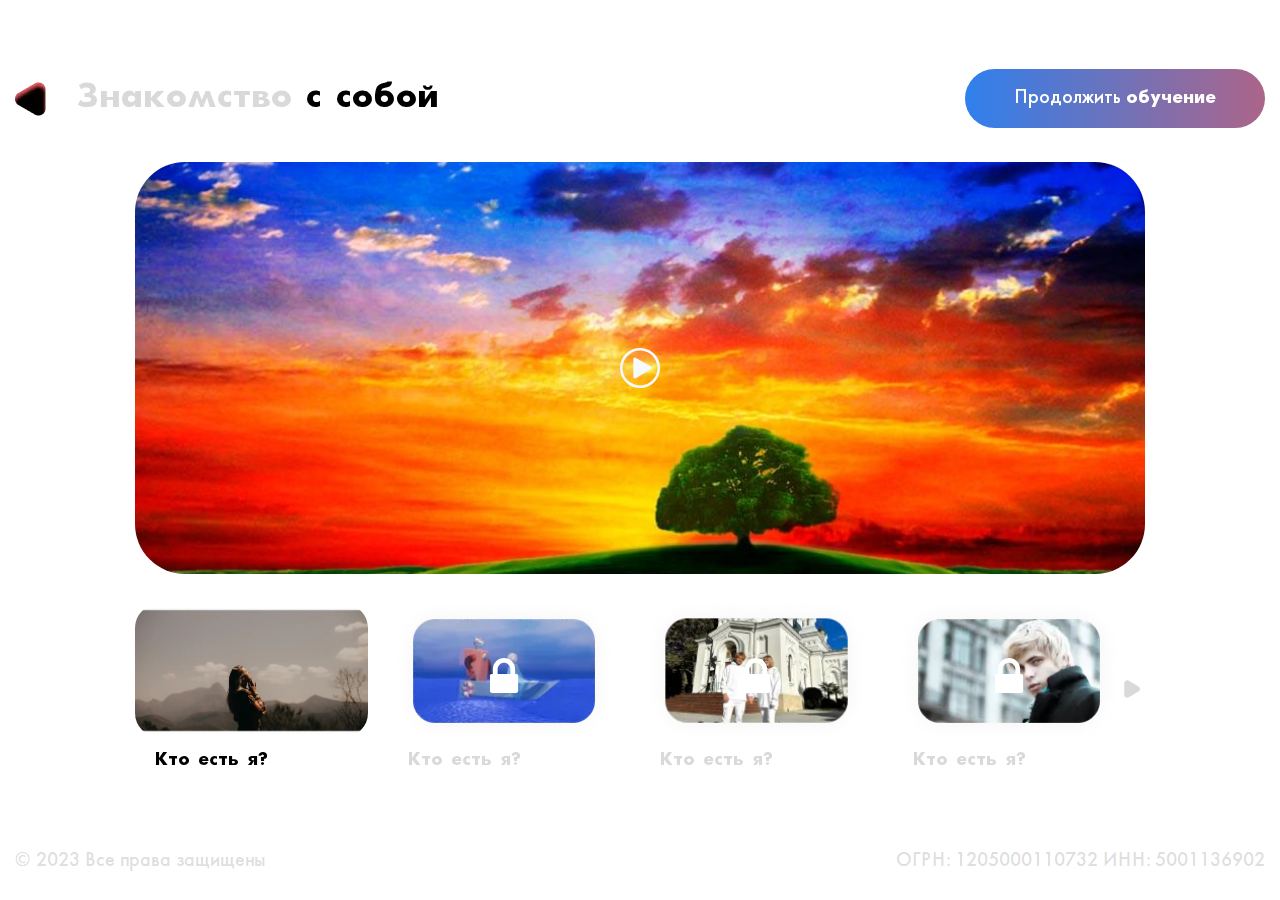
==== commit 3ecf59ee: "Add files via upload" ====
--- a/acquaintance.html
+++ b/acquaintance.html
@@ -6,13 +6,18 @@
 	<meta charset="UTF-8">
 	<meta name="format-detection" content="telephone=no">
 	<!-- <style>body{opacity: 0;}</style> -->
-	<link rel="stylesheet" href="css/style.min.css?_v=20230126174400">
+	<link rel="stylesheet" href="css/style.min.css?_v=20230126192808">
 	<link rel="shortcut icon" href="favicon.svg">
 	<!-- <meta name="robots" content="noindex, nofollow"> -->
 	<meta name="viewport" content="width=device-width, initial-scale=1.0">
 </head>
 
 <body>
+	<div class="mask">
+		<div class="loader">
+			<img src="img/preloader.gif" alt="preload">
+		</div>
+	</div>
 	<div class="wrapper">
 		<header class="header header_acquaintance">
 			<div class="header__container">
@@ -193,7 +198,7 @@
 								<div class="thumbs__wrapper  swiper-wrapper">
 									<div class="thumbs__slide thumbs-slide swiper-slide">
 										<div class="thumbs-slide__image">
-											<picture><source srcset="img/thumbs/01.webp" type="image/webp"><img src="img/thumbs/01.png" alt="image"></picture>
+											<picture><source srcset="img/video/poster.webp" type="image/webp"><img src="img/video/poster.jpg" alt="image"></picture>
 
 										</div>
 										<div class="thumbs-slide__text">Кто есть я?</div>
@@ -280,7 +285,7 @@
 </div>
  -->
 
-	<script src="js/app.min.js?_v=20230126174400"></script>
+	<script src="js/app.min.js?_v=20230126192808"></script>
 </body>
 
 </html>--- a/css/style.min.css
+++ b/css/style.min.css
@@ -1 +1 @@
-@charset "UTF-8";@font-face{font-family:Futura;font-display:swap;src:url(../fonts/futura_bold.woff2) format("woff2"),url(../fonts/futura_bold.woff) format("woff");font-weight:700;font-style:normal}@font-face{font-family:Futura;font-display:swap;src:url(../fonts/Futura_Medium_Italic.woff2) format("woff2"),url(../fonts/Futura_Medium_Italic.woff) format("woff");font-weight:500;font-style:italic}@font-face{font-family:Futura;font-display:swap;src:url(../fonts/Futura_Medium.woff2) format("woff2"),url(../fonts/Futura_Medium.woff) format("woff");font-weight:500;font-style:normal}*{padding:0;margin:0;border:0}*,:after,:before{-webkit-box-sizing:border-box;box-sizing:border-box}body,html{height:100%;min-width:320px}body{color:#fff;line-height:1;font-family:Futura;font-size:.875rem;-ms-text-size-adjust:100%;-moz-text-size-adjust:100%;-webkit-text-size-adjust:100%;-webkit-font-smoothing:antialiased;-moz-osx-font-smoothing:grayscale}button,input,textarea{font-family:Futura;font-size:inherit}button{cursor:pointer;color:inherit;background-color:inherit}a{color:inherit}a:link,a:visited{text-decoration:none}a:hover{text-decoration:none}ul li{list-style:none}img{vertical-align:top}h1,h2,h3,h4,h5,h6{font-weight:inherit;font-size:inherit}.lock body{overflow:hidden;-ms-touch-action:none;touch-action:none}.wrapper{min-height:100%;display:-webkit-box;display:-ms-flexbox;display:flex;-webkit-box-orient:vertical;-webkit-box-direction:normal;-ms-flex-direction:column;flex-direction:column;overflow:hidden}.wrapper>main{-webkit-box-flex:1;-ms-flex:1 1 auto;flex:1 1 auto}.wrapper>*{min-width:0}[class*=__container]{max-width:81.875rem;-webkit-box-sizing:content-box;box-sizing:content-box;margin:0 auto;padding:0 .9375rem}[class*=-ibg]{position:relative}[class*=-ibg] img,[class*=-ibg] video{position:absolute;width:100%;height:100%;top:0;left:0;-o-object-fit:cover;object-fit:cover}[class*=-ibg_contain] img{-o-object-fit:contain;object-fit:contain}.btn{font-size:1.25rem;line-height:1.35;text-align:center;background:rgba(255,255,255,.05);-webkit-box-shadow:0 0 25px rgba(255,255,255,.25);box-shadow:0 0 25px rgba(255,255,255,.25);border-radius:56px;-webkit-transition:.4s;-o-transition:.4s;transition:.4s}._bold{font-weight:700}._italic{font-weight:500;font-style:italic}@-webkit-keyframes gradient{0%{background-position:0 50%}50%{background-position:100% 50%}100%{background-position:0 50%}}@keyframes gradient{0%{background-position:0 50%}50%{background-position:100% 50%}100%{background-position:0 50%}}.nav-video{opacity:0;visibility:hidden;position:absolute;-webkit-transition:.4s;-o-transition:.4s;transition:.4s;bottom:0;width:100%;left:0}.nav-video__row{padding:1.875rem 2.1875rem;display:-webkit-box;display:-ms-flexbox;display:flex;-webkit-box-align:center;-ms-flex-align:center;align-items:center;-webkit-box-pack:justify;-ms-flex-pack:justify;justify-content:space-between;gap:2.1875rem}.nav-video__range{-webkit-box-flex:1;-ms-flex:1 1 auto;flex:1 1 auto}.nav-video__range input{width:100%}.nav-video__screen{display:-webkit-box;display:-ms-flexbox;display:flex;gap:1.875rem;-webkit-box-align:center;-ms-flex-align:center;align-items:center}.nav-video__screen span{font-size:1.25rem;line-height:1.35;font-weight:700;opacity:.25}.nav-video__icon{opacity:1;width:35px;height:35px}.acquaintance__video._active .nav-video{opacity:1;visibility:visible}.header{position:absolute;top:0;left:0;width:100%;z-index:2}@supports (padding-top:clamp(1.875rem ,1.2867647059rem + 2.9411764706vw ,3.75rem)){.header{padding-top:clamp(1.875rem ,1.2867647059rem + 2.9411764706vw ,3.75rem)}}@supports not (padding-top:clamp(1.875rem ,1.2867647059rem + 2.9411764706vw ,3.75rem)){.header{padding-top:calc(1.875rem + 1.875 * (100vw - 20rem)/ 63.75)}}.header__row{display:-webkit-box;display:-ms-flexbox;display:flex;gap:1.25rem;-webkit-box-pack:justify;-ms-flex-pack:justify;justify-content:space-between;-webkit-box-align:center;-ms-flex-align:center;align-items:center}.left-header__row{display:-webkit-box;display:-ms-flexbox;display:flex;gap:1.5625rem;-webkit-box-align:center;-ms-flex-align:center;align-items:center}.left-header__logo{font-weight:500;line-height:1.32}@supports (font-size:clamp(2.8125rem ,2.7144607843rem + 0.4901960784vw ,3.125rem)){.left-header__logo{font-size:clamp(2.8125rem ,2.7144607843rem + .4901960784vw ,3.125rem)}}@supports not (font-size:clamp(2.8125rem ,2.7144607843rem + 0.4901960784vw ,3.125rem)){.left-header__logo{font-size:calc(2.8125rem + .3125 * (100vw - 20rem)/ 63.75)}}.left-header__social{display:-webkit-box;display:-ms-flexbox;display:flex;gap:1.5625rem}.left-header__icon img{-webkit-transition:.4s;-o-transition:.4s;transition:.4s;max-width:50px}.right-header__btn{display:block;padding:.96875rem 1.875rem;min-width:23.875rem}.header_acquaintance{position:relative;padding:4.3125rem 0 2.125rem 0}.header__left{display:-webkit-box;display:-ms-flexbox;display:flex;-webkit-box-align:center;-ms-flex-align:center;align-items:center;gap:2.875rem}.header__icon img{max-width:100%}.header__text{color:rgba(0,0,0,.15);font-size:3.125rem;line-height:1.32;font-weight:700}.header__text span{color:#000}.header__btn{background:-webkit-gradient(linear,left top,right top,from(#2f80ed),to(#eb5757));background:-o-linear-gradient(left,#2f80ed 0,#eb5757 100%);background:linear-gradient(90deg,#2f80ed 0,#eb5757 100%);-webkit-box-shadow:0 0 25px rgba(255,255,255,.25);box-shadow:0 0 25px rgba(255,255,255,.25);border-radius:56px;padding:1rem 1.5625rem;display:block;min-width:382px;background-size:150% 150%}.footer{padding-bottom:1.5625rem}.footer__row{display:-webkit-box;display:-ms-flexbox;display:flex;-webkit-box-pack:justify;-ms-flex-pack:justify;justify-content:space-between;gap:1.875rem;font-size:1.25rem;line-height:1.35;font-weight:500;color:rgba(0,0,0,.15)}.main-section{-webkit-animation:gradient 10s ease infinite;animation:gradient 10s ease infinite;padding-bottom:2.5rem;position:relative;background:conic-gradient(from 101.86deg at 44.81% 37.73%,#000aff 0deg,#000 153.75deg,#000aff 360deg);background-size:250% 250%;border-radius:0 0 50px 50px}.main-section__row{display:-webkit-box;display:-ms-flexbox;display:flex;-webkit-box-pack:justify;-ms-flex-pack:justify;justify-content:space-between;gap:2.5rem}.main-section__icon{padding:15px;position:relative;-webkit-transition:.4s;-o-transition:.4s;transition:.4s;margin-bottom:.625rem}.main-section__icon::after{content:"";position:absolute;width:100%;height:100%;background:rgba(255,255,255,.15);-webkit-backdrop-filter:blur(12.5px);backdrop-filter:blur(12.5px);border-radius:50%;left:50%;top:50%;-webkit-transform:translate(-50%,-50%);-ms-transform:translate(-50%,-50%);transform:translate(-50%,-50%)}.main-section__scroll{display:-webkit-box;display:-ms-flexbox;display:flex;-webkit-box-orient:vertical;-webkit-box-direction:normal;-ms-flex-direction:column;flex-direction:column;text-align:center;-webkit-box-align:center;-ms-flex-align:center;align-items:center;position:absolute;bottom:3.125rem;left:50%;-webkit-transform:translate(-50%,0);-ms-transform:translate(-50%,0);transform:translate(-50%,0);-webkit-transition:.4s;-o-transition:.4s;transition:.4s;font-weight:700}.main-section__scroll img{position:relative;z-index:2;max-width:22px}.main-section__scroll span{display:block}.left-main{padding-top:10rem}.left-main__text{font-weight:500;font-size:1.125rem;line-height:1.3181818182}.left-main__text:not(:last-child){max-width:27.1875rem;padding-bottom:1.875rem}.left-main__row{padding-bottom:.6875rem;display:-webkit-box;display:-ms-flexbox;display:flex;-webkit-box-align:center;-ms-flex-align:center;align-items:center;gap:1.5625rem}.left-main__logo{font-size:3.125rem;line-height:1.32}.left-main__social{display:-webkit-box;display:-ms-flexbox;display:flex;gap:1.5625rem}.left-main__icon img{-webkit-transition:.4s;-o-transition:.4s;transition:.4s}.btn-main{font-size:1.5625rem;line-height:1.32;max-width:27.0625rem;position:relative;margin-bottom:1.25rem;display:block}.btn-main__row{-webkit-transition:1s;-o-transition:1s;transition:1s;padding:1.25rem;display:-webkit-box;display:-ms-flexbox;display:flex;-webkit-box-shadow:inset 0 0 10px rgba(0,0,0,.25);box-shadow:inset 0 0 10px rgba(0,0,0,.25);border-radius:50px;position:relative;z-index:2;background:-webkit-gradient(linear,left top,right top,color-stop(6.77%,#000aff),to(red));background:-o-linear-gradient(left,#000aff 6.77%,red 100%);background:linear-gradient(90deg,#000aff 6.77%,red 100%);-webkit-box-align:center;-ms-flex-align:center;align-items:center;gap:1rem}.right-main{padding-top:1.875rem;position:relative;-webkit-box-flex:0;-ms-flex:0 0 56.4885496183%;flex:0 0 56.4885496183%}.right-main__image img{display:block;max-width:100%}.right-main__image:last-child{position:absolute;top:30%}@supports (right:clamp(-5rem ,21.3888888889rem + -27.7777777778vw ,-1.875rem)){.right-main__image:last-child{right:clamp(-5rem ,21.3888888889rem + -27.7777777778vw ,-1.875rem)}}@supports not (right:clamp(-5rem ,21.3888888889rem + -27.7777777778vw ,-1.875rem)){.right-main__image:last-child{right:calc(-1.875rem + -3.125 * (100vw - 83.75rem)/ 11.25)}}.right-main__image:not(:last-child){top:0}.familiarization{-webkit-animation:gradient 10s ease infinite;animation:gradient 10s ease infinite;margin-bottom:3.125rem;position:relative;padding:3.125rem 0 9.375rem 0;border-bottom-right-radius:50%;border-bottom-left-radius:50%;background:conic-gradient(from 180deg at 50% 73.98%,#0029ff 0deg,#00dfff 71.17deg,#cd57eb 112.5deg,#ff00b8 200.57deg,#7593ff 288.75deg,#0029ff 360deg);background-size:400% 400%;-webkit-box-shadow:inset 0 0 25px rgba(0,0,0,.05);box-shadow:inset 0 0 25px rgba(0,0,0,.05)}.familiarization__container{position:relative;z-index:2}.familiarization__text{font-weight:700;max-width:54.375rem;max-width:64.9253731343%;margin:auto;font-weight:700;font-size:1.125rem;line-height:1.35;text-align:center;text-shadow:0 0 25px rgba(0,0,0,.15)}.familiarization__text p:not(:last-child){padding-bottom:1.875rem}.familiarization__left-text{position:absolute;left:-45%;top:0;font-weight:500;width:100%;font-size:3.125rem;line-height:1.32;color:#7fbff9;-webkit-transform:rotate(-90deg);-ms-transform:rotate(-90deg);transform:rotate(-90deg)}.familiarization__left-text span{color:#000}.familiarization__right-text{position:absolute;right:-45%;bottom:180px;font-weight:500;font-size:3.125rem;width:100%;text-align:center;line-height:1.32;color:#7fbff9;-webkit-transform:rotate(90deg);-ms-transform:rotate(90deg);transform:rotate(90deg)}.familiarization__right-text span{color:#000;font-weight:500}.videos-familiarization{padding-bottom:1.25rem}.videos-familiarization__row{display:-ms-grid;display:grid;-ms-grid-columns:(1fr)[4];grid-template-columns:repeat(4,1fr);gap:4.375rem;max-width:63.125rem;margin:auto}.videos-familiarization__item{-webkit-box-flex:0;-ms-flex:0 1 25%;flex:0 1 25%;position:relative;cursor:pointer}.videos-familiarization__preview-ibg{padding-bottom:100%;overflow:hidden;min-width:150px;border-radius:50%}.videos-familiarization__preview-ibg img{-webkit-transition:.4s;-o-transition:.4s;transition:.4s}.videos-familiarization__icon{position:absolute;top:50%;left:50%;-webkit-transform:translate(-50%,-50%);-ms-transform:translate(-50%,-50%);transform:translate(-50%,-50%)}.courses{padding:1.875rem 0 3.125rem 0;background:conic-gradient(from 90deg at 50% 50%,#7000ff 0deg,red 58.12deg,#ffb800 153.75deg,#000aff 213.75deg,#7000ff 360deg);background-size:200% 200%;-webkit-animation:gradient 10s ease infinite;animation:gradient 10s ease infinite;border-radius:50px}.courses__row{display:-ms-grid;display:grid;-ms-grid-columns:(1fr)[3];grid-template-columns:repeat(3,1fr);gap:1.875rem;padding-bottom:1.875rem}.top-courses{padding-bottom:2.8125rem}.top-courses__row{display:-webkit-box;display:-ms-flexbox;display:flex;-webkit-box-pack:justify;-ms-flex-pack:justify;justify-content:space-between;gap:1.25rem}.top-courses__title{display:-webkit-box;display:-ms-flexbox;display:flex;-webkit-box-align:center;-ms-flex-align:center;align-items:center}.top-courses__icon{-webkit-transform:rotate(90deg);-ms-transform:rotate(90deg);transform:rotate(90deg)}.top-courses__icon img{max-width:100%}.top-courses__title-text{padding-left:2.8125rem;font-size:3.125rem;line-height:1.32;font-weight:700}.top-courses__title-text span:not(:last-child){color:rgba(255,255,255,.25)}.top-courses__participants{padding:1rem 1.25rem;min-width:380px;background:rgba(255,255,255,.05);-webkit-box-shadow:0 0 25px rgba(255,255,255,.25);box-shadow:0 0 25px rgba(255,255,255,.25);border-radius:56px;text-align:center;display:-webkit-box;display:-ms-flexbox;display:flex;-webkit-box-pack:center;-ms-flex-pack:center;justify-content:center;-webkit-box-align:center;-ms-flex-align:center;align-items:center;gap:.5rem;font-size:1.25rem;line-height:1.35;font-weight:700}.top-courses__participants span{font-weight:500;font-style:italic;color:#b186ff}.course{position:relative;background:rgba(255,255,255,.1);border-radius:50px}.course_white{background-color:#fff}.course_white .course__title{background:-webkit-gradient(linear,left top,right top,from(#2f80ed),to(#9b51e0));background:-o-linear-gradient(left,#2f80ed 0,#9b51e0 100%);background:linear-gradient(90deg,#2f80ed 0,#9b51e0 100%);-webkit-backdrop-filter:blur(12.5px);backdrop-filter:blur(12.5px)}.course_white .course__list span{color:#000}.course_white .course__list span::before{background:-webkit-gradient(linear,left top,left bottom,from(rgba(47,128,237,.75)),to(rgba(255,0,0,.1425)));background:-o-linear-gradient(top,rgba(47,128,237,.75) 0,rgba(255,0,0,.1425) 100%);background:linear-gradient(180deg,rgba(47,128,237,.75) 0,rgba(255,0,0,.1425) 100%);-webkit-transition:.4s;-o-transition:.4s;transition:.4s}.course__title{background:rgba(255,255,255,.1);-webkit-backdrop-filter:blur(12.5px);backdrop-filter:blur(12.5px);display:-webkit-box;display:-ms-flexbox;display:flex;-webkit-box-align:center;-ms-flex-align:center;align-items:center;-webkit-box-pack:center;-ms-flex-pack:center;justify-content:center;border-radius:50px;padding:2.5rem 0;font-size:1.25rem;line-height:1.35;font-weight:700;margin-bottom:2.875rem;text-align:center}.course__list{padding:0 2.25rem 3.375rem 2.25rem}.course__list span{display:block;padding-left:2.8125rem;font-size:.9375rem;line-height:1.3333333333;font-weight:700;position:relative;padding-left:2.875rem;-webkit-transition:.4s;-o-transition:.4s;transition:.4s}.course__list span:not(:last-child){margin-bottom:1.5625rem}.course__list span::before{-webkit-transition:.4s;-o-transition:.4s;transition:.4s;top:0;left:0;position:absolute;content:"";width:20px;height:20px;border-radius:50%;background-color:#fff}.course__list-item{cursor:pointer}.course__tip-text{pointer-events:none;-webkit-transition:.4s;-o-transition:.4s;transition:.4s;position:absolute;opacity:0;visibility:hidden;top:0;right:-7.5rem;max-width:20.75rem;padding:1.875rem 1.25rem;background-color:rgba(117,114,228,.2);-webkit-backdrop-filter:blur(10px);backdrop-filter:blur(10px);z-index:2;font-size:.9375rem;line-height:1.3333333333;font-weight:700;border-radius:25px}.course__btn-wrapper{text-align:center}.course__btn{display:-webkit-inline-box;display:-ms-inline-flexbox;display:inline-flex;-webkit-box-pack:center;-ms-flex-pack:center;justify-content:center;gap:.625rem;padding:1.875rem;min-width:37.5rem;background-color:#fff;color:#575757;font-size:1.5625rem;line-height:1.32;font-weight:700;-webkit-transition:.4s;-o-transition:.4s;transition:.4s}.course__btn span:not(:last-child){text-decoration-line:line-through;opacity:.66;font-weight:500}.surprise{margin-top:-1.875rem;padding:0 0 1.875rem 0}.surprise__container{position:relative}.surprise__body{max-width:63.125rem;margin:auto}.surprise__title{text-align:center;display:-webkit-box;display:-ms-flexbox;display:flex;-webkit-box-pack:center;-ms-flex-pack:center;justify-content:center;font-size:3.125rem;line-height:1.32;font-weight:700;-webkit-box-align:center;-ms-flex-align:center;align-items:center}.surprise__title span{color:#000}.surprise__title span:not(:last-child){color:#2f80ed}.surprise__row{margin-top:-20px;-webkit-box-pack:justify;-ms-flex-pack:justify;justify-content:space-between;margin-bottom:1.25rem;display:-webkit-box;display:-ms-flexbox;display:flex;gap:4.375rem;background:#fff;-webkit-box-shadow:0 0 25px rgba(0,0,0,.05);box-shadow:0 0 25px rgba(0,0,0,.05);-webkit-backdrop-filter:blur(12.5px);backdrop-filter:blur(12.5px);border-radius:50px}.surprise__course .course{-webkit-box-flex:1;-ms-flex:1 1 auto;flex:1 1 auto}.surprise__course .course__list{padding-bottom:2.5rem}.surprise__course .course__list-item:not(:last-child){padding-bottom:1.5625rem}.surprise__course .course__bottom{padding-left:2.5rem;font-size:1.25rem;line-height:1.35;color:#000;font-weight:500}.surprise__course .course__bottom span{color:#2f80ed;font-weight:700}.top-course__row{background:-webkit-gradient(linear,left top,right top,from(#8effbd),to(#6302ff));background:-o-linear-gradient(left,#8effbd 0,#6302ff 100%);background:linear-gradient(90deg,#8effbd 0,#6302ff 100%);-webkit-backdrop-filter:blur(12.5px);backdrop-filter:blur(12.5px);padding:1.6875rem 2.5rem;border-radius:50px;display:-webkit-box;display:-ms-flexbox;display:flex;-webkit-box-align:center;-ms-flex-align:center;align-items:center;gap:2.125rem;margin-bottom:1.875rem}.top-course__text{font-size:1.25rem;line-height:1.35}.form{padding:3.125rem;background:#fff;-webkit-box-shadow:0 0 25px rgba(0,0,0,.05);box-shadow:0 0 25px rgba(0,0,0,.05);-webkit-backdrop-filter:blur(12.5px);backdrop-filter:blur(12.5px);text-align:center;border-radius:50px;-webkit-box-flex:0;-ms-flex:0 0 51.4851485149%;flex:0 0 51.4851485149%}.form__title{color:#000;font-size:1.25rem;line-height:1.35;padding-bottom:4rem}.form__title span{font-weight:700}.form__input:not(:last-child){margin-bottom:.8125rem}.form__input input{text-align:center;font-size:1.25rem;line-height:1.35;font-weight:700;padding:2.125rem;width:100%;background:rgba(255,255,255,.02);-webkit-box-shadow:0 0 25px rgba(0,0,0,.05),inset 0 0 10px rgba(255,255,255,.25);box-shadow:0 0 25px rgba(0,0,0,.05),inset 0 0 10px rgba(255,255,255,.25);border-radius:50px}.form__input input::-webkit-input-placeholder{color:rgba(0,0,0,.25)}.form__input input::-moz-placeholder{color:rgba(0,0,0,.25)}.form__input input:-ms-input-placeholder{color:rgba(0,0,0,.25)}.form__input input::-ms-input-placeholder{color:rgba(0,0,0,.25)}.form__input input::placeholder{color:rgba(0,0,0,.25)}.form__btn{background:-webkit-gradient(linear,left top,right top,from(#eb5782),color-stop(54.17%,#7000ff),to(#2f80ed));background:-o-linear-gradient(left,#eb5782 0,#7000ff 54.17%,#2f80ed 100%);background:linear-gradient(90deg,#eb5782 0,#7000ff 54.17%,#2f80ed 100%);background-size:200% 200%;-webkit-box-shadow:inset 0 0 10px rgba(0,0,0,.25);box-shadow:inset 0 0 10px rgba(0,0,0,.25);border-radius:50px;padding:2.125rem;width:100%;font-size:1.25rem;line-height:1.35;font-weight:700;-webkit-transition:.4s;-o-transition:.4s;transition:.4s}.bottom-surprise__row{display:-webkit-box;display:-ms-flexbox;display:flex;-webkit-box-pack:justify;-ms-flex-pack:justify;justify-content:space-between;gap:1.25rem}.surprise-app{background:rgba(255,255,255,.25);-webkit-box-shadow:inset 0 0 15px rgba(0,0,0,.05);box-shadow:inset 0 0 15px rgba(0,0,0,.05);border-radius:68px;padding:1.25rem 5.5rem 1.25rem 2.5rem;-webkit-transition:.4s;-o-transition:.4s;transition:.4s}.surprise-app__row{display:-webkit-box;display:-ms-flexbox;display:flex;gap:1.25rem}.surprise-app__title{color:#000;font-size:1.25rem;line-height:1.35;font-weight:700}.surprise-app__subtitle{font-size:.9375rem;line-height:1.3333333333;font-weight:700;color:rgba(0,0,0,.15)}.acquaintance{padding-bottom:4.375rem}.acquaintance__body{max-width:1010px;margin:auto}.acquaintance__slider{padding-bottom:1.875rem}.acquaintance__slide{position:relative}.acquaintance__pause,.acquaintance__play{width:40px;height:40px;position:absolute;top:50%;left:50%;-webkit-transform:translate(-50%,-50%);-ms-transform:translate(-50%,-50%);transform:translate(-50%,-50%);opacity:0;visibility:hidden}.acquaintance__pause img,.acquaintance__play img{width:40px;height:40px}.acquaintance__pause._active,.acquaintance__play._active{opacity:1;visibility:visible}.acquaintance__video{max-height:412px;min-height:412px;position:relative;overflow:hidden;border-radius:50px}.acquaintance__video .plug img,.acquaintance__video video{position:absolute;top:0;left:0;width:100%;height:100%;-o-object-fit:cover;object-fit:cover;max-width:100%}.thumbs-body{position:relative}.thumbs__slider{overflow:visible;position:relative}.thumbs__arr{-webkit-transition:.4s;-o-transition:.4s;transition:.4s;position:absolute;right:-1.25rem;top:50%;-webkit-transform:translate(0,-50%);-ms-transform:translate(0,-50%);transform:translate(0,-50%)}.thumbs__arr.swiper-button-disabled{opacity:.6}.thumbs-slide{position:relative}.thumbs-slide__image{position:relative;padding-bottom:57.2222222222%}.thumbs-slide__image img{position:absolute;top:0;left:0;width:100%;height:100%;-o-object-fit:cover;object-fit:cover;border-radius:24px}.thumbs-slide.swiper-slide-thumb-active .thumbs-slide__text{color:#000}.thumbs-slide__text{-webkit-transition:.4s;-o-transition:.4s;transition:.4s;padding-left:1.25rem;font-weight:700;font-size:1.25rem;line-height:1.35;color:rgba(0,0,0,.15)}.thumbs-slide__icon{z-index:2;position:absolute;top:40%;left:50%;-webkit-transform:translate(-50%,-40%);-ms-transform:translate(-50%,-40%);transform:translate(-50%,-40%)}.swiper{overflow:hidden}.swiper-wrapper{width:100%;height:100%;-webkit-box-sizing:content-box;box-sizing:content-box;display:-webkit-box;display:-ms-flexbox;display:flex;position:relative}.swiper-vertical .swiper-wrapper{-webkit-box-orient:vertical;-webkit-box-direction:normal;-ms-flex-direction:column;flex-direction:column}.swiper-autoheight .swiper-wrapper{-webkit-box-align:start;-ms-flex-align:start;align-items:flex-start}.swiper-initialized .swiper-slide{-ms-flex-negative:0;flex-shrink:0}.swiper-android .swiper-slide,.swiper-android .swiper-wrapper{-webkit-transform:translate3d(0,0,0);transform:translate3d(0,0,0)}.swiper-button-lock{display:none!important}@media (min-width:47.99875em) and (any-hover:hover){.btn-main:hover .btn-main__row{background-position:433px 0}.btn-main:hover::after{width:100%}}@media (min-width:47.99875em){.btn-main::after{pointer-events:none;-webkit-transition:1s;-o-transition:1s;transition:1s;content:"";position:absolute;top:0;left:0;width:127%;height:100%;background-color:#1a0be6;border-radius:50px}}@media (min-width:83.75em){@supports (width:clamp(18.125rem ,-42.3611111111rem + 72.2222222222vw ,26.25rem)){.right-main__image:last-child img{width:clamp(18.125rem ,-42.3611111111rem + 72.2222222222vw ,26.25rem)}}@supports not (width:clamp(18.125rem ,-42.3611111111rem + 72.2222222222vw ,26.25rem)){.right-main__image:last-child img{width:calc(18.125rem + 8.125 * (100vw - 83.75rem)/ 11.25)}}}@media (max-width:85.375em){.main-section{padding-bottom:0}}@media (max-width:85.4375em){.left-main{padding-top:10.625rem}.familiarization{padding:1.25rem 0}}@media (max-width:83.75em){.header__left{gap:1.875rem}.header__text{font-size:2.375rem}.header__btn{min-width:300px}.main-section{padding-bottom:2.5rem}.main-section__row{-webkit-box-orient:vertical;-webkit-box-direction:normal;-ms-flex-direction:column;flex-direction:column}.right-main{display:-webkit-box;display:-ms-flexbox;display:flex;padding:0;margin-top:-100px;-webkit-box-pack:center;-ms-flex-pack:center;justify-content:center;-webkit-box-align:center;-ms-flex-align:center;align-items:center}.right-main__image:last-child{position:relative;left:-30%}.familiarization{padding:3.125rem 0 10rem 0}.familiarization__left-text,.familiarization__right-text{display:none}.videos-familiarization__row{gap:2.1875rem}.courses__row{-ms-grid-columns:(1fr)[2];grid-template-columns:repeat(2,1fr)}.course__tip-text{right:-.625rem}.surprise__course .course{-webkit-box-ordinal-group:2;-ms-flex-order:1;order:1}.form{-webkit-box-ordinal-group:4;-ms-flex-order:3;order:3}.thumbs__slider{margin-right:1.25rem}.thumbs__arr{right:.3125rem}}@media (max-width:61.99875em){.header__row{-webkit-box-align:start;-ms-flex-align:start;align-items:flex-start}.left-header__row{-webkit-box-orient:vertical;-webkit-box-direction:normal;-ms-flex-direction:column;flex-direction:column;-webkit-box-align:start;-ms-flex-align:start;align-items:flex-start}.left-header__social{gap:1.25rem}.left-header__icon img{max-width:2.5rem}.right-header__btn{min-width:auto;padding:.96875rem 3.75rem}.header_acquaintance{padding:2.8125rem 0 1.875rem 0}.header_acquaintance .header__row{-webkit-box-align:start;-ms-flex-align:start;align-items:flex-start}.header__text{font-size:2rem}.header__btn{min-width:0}.left-main{padding-top:12.5rem}.familiarization{border-bottom-right-radius:10%;border-bottom-left-radius:10%;padding:3.125rem 0 2.5rem 0}.familiarization__text{max-width:100%}.top-courses__row{-webkit-box-orient:vertical;-webkit-box-direction:normal;-ms-flex-direction:column;flex-direction:column;-webkit-box-align:center;-ms-flex-align:center;align-items:center}.surprise__title{padding-bottom:0;font-size:2.375rem}.surprise__row{-webkit-box-orient:vertical;-webkit-box-direction:normal;-ms-flex-direction:column;flex-direction:column;gap:3.125rem}.form{-webkit-box-shadow:0 0 25px transparent;box-shadow:0 0 25px transparent}.form{padding:1.25rem 0}.form__title{padding-bottom:1.875rem}}@media (max-width:47.99875em){.header__row{-webkit-box-orient:vertical;-webkit-box-direction:normal;-ms-flex-direction:column;flex-direction:column;-webkit-box-align:center;-ms-flex-align:center;align-items:center}.right-header__btn{font-size:1.125rem}.header__btn{margin-left:3.125rem}.footer__row{-webkit-box-orient:vertical;-webkit-box-direction:normal;-ms-flex-direction:column;flex-direction:column;gap:.625rem;text-align:center;font-size:1.125rem}.main-section{margin-bottom:1.875rem}.left-main{padding-top:18.75rem;display:-webkit-box;display:-ms-flexbox;display:flex;-webkit-box-align:center;-ms-flex-align:center;align-items:center;-webkit-box-orient:vertical;-webkit-box-direction:normal;-ms-flex-direction:column;flex-direction:column;text-align:center}.left-main__text{font-size:1.25rem}.left-main__text:not(:last-child){max-width:37.5rem}.left-main__text{max-width:37.5rem}.btn-main{font-size:1.375rem}.btn-main__icon img{max-width:1.5625rem}.right-main{margin-top:-50px}.right-main__image img{min-width:550px;padding-left:70px}.right-main__image:last-child img{min-width:300px}@supports (left:clamp(-17.5rem ,-20.0490196078rem + 12.7450980392vw ,-9.375rem)){.right-main__image:last-child{left:clamp(-17.5rem ,-20.0490196078rem + 12.7450980392vw ,-9.375rem)}}@supports not (left:clamp(-17.5rem ,-20.0490196078rem + 12.7450980392vw ,-9.375rem)){.right-main__image:last-child{left:calc(-17.5rem + 8.125 * (100vw - 20rem)/ 63.75)}}.familiarization{margin-bottom:1.875rem}.familiarization{padding:4.375rem 0}.videos-familiarization__row{-ms-grid-columns:(1fr)[2];grid-template-columns:repeat(2,1fr)}.videos-familiarization__row{-ms-flex-wrap:wrap;flex-wrap:wrap;gap:0}.courses__row{-ms-grid-columns:(1fr)[1];grid-template-columns:repeat(1,1fr)}.top-courses{padding-bottom:2.8125rem}.top-courses__icon{display:none}.top-courses__title-text{text-align:center;font-size:2.375rem;padding-left:1.875rem;padding:0}.top-courses__participants{min-width:0;padding:1rem 3.125rem}.course__title{padding:1.5625rem 0}.course__list{padding:0 1.25rem 1.875rem 1.25rem}.course__list span{padding-left:2.1875rem}.course__btn{min-width:0;width:100%;font-size:1.25rem}.surprise{margin:0;padding:1.875rem 0}.surprise__title{font-size:2rem;padding-bottom:1.875rem}.surprise__icon{display:none}.surprise__row{margin:0;padding:0 .9375rem;margin-bottom:1.25rem}.top-course__row{gap:1.25rem;padding:1.25rem 1.875rem}.top-course__icon img{max-width:3.125rem}.form{padding:0}.form__input input{padding:1.25rem;font-size:1.125rem}.form__btn{padding:1.25rem}.bottom-surprise__row{-webkit-box-orient:vertical;-webkit-box-direction:normal;-ms-flex-direction:column;flex-direction:column}.surprise-app__row{-webkit-box-pack:center;-ms-flex-pack:center;justify-content:center}.acquaintance__slider{padding-bottom:0}.thumbs-slide__image{padding-bottom:80%}}@media (max-width:37.5em){.left-main__text{font-size:1.125rem}.left-main__row{-webkit-box-orient:vertical;-webkit-box-direction:normal;-ms-flex-direction:column;flex-direction:column;gap:.9375rem}.left-main__social{gap:.9375rem}.left-main__icon img{max-width:2.5rem}.btn-main{font-size:1.25rem}}@media (max-width:31.25em){@supports (min-width:clamp(34.375rem ,28.4926470588rem + 29.4117647059vw ,53.125rem)){.right-main__image img{min-width:clamp(34.375rem ,28.4926470588rem + 29.4117647059vw ,53.125rem)}}@supports not (min-width:clamp(34.375rem ,28.4926470588rem + 29.4117647059vw ,53.125rem)){.right-main__image img{min-width:calc(34.375rem + 18.75 * (100vw - 20rem)/ 63.75)}}@supports (padding-left:clamp(5.625rem ,18.762254902rem + -15.6862745098vw ,15.625rem)){.right-main__image img{padding-left:clamp(5.625rem ,18.762254902rem + -15.6862745098vw ,15.625rem)}}@supports not (padding-left:clamp(5.625rem ,18.762254902rem + -15.6862745098vw ,15.625rem)){.right-main__image img{padding-left:calc(15.625rem + -10 * (100vw - 20rem)/ 63.75)}}@supports (min-width:clamp(25rem ,16.1764705882rem + 44.1176470588vw ,53.125rem)){.right-main__image:last-child img{min-width:clamp(25rem ,16.1764705882rem + 44.1176470588vw ,53.125rem)}}@supports not (min-width:clamp(25rem ,16.1764705882rem + 44.1176470588vw ,53.125rem)){.right-main__image:last-child img{min-width:calc(25rem + 28.125 * (100vw - 20rem)/ 63.75)}}@supports (left:clamp(-21.875rem ,-22.8553921569rem + 4.9019607843vw ,-18.75rem)){.right-main__image:last-child{left:clamp(-21.875rem ,-22.8553921569rem + 4.9019607843vw ,-18.75rem)}}@supports not (left:clamp(-21.875rem ,-22.8553921569rem + 4.9019607843vw ,-18.75rem)){.right-main__image:last-child{left:calc(-21.875rem + 3.125 * (100vw - 20rem)/ 63.75)}}}@media (max-width:29.99875em){.header__left{gap:.9375rem}.header__icon img{max-width:1.6875rem}.header__text{font-size:1.5625rem}.header__btn{margin-left:1.875rem}.main-section__scroll{bottom:1.25rem}.top-courses__title-text{font-size:1.75rem}.form__btn{font-size:.99375rem}.thumbs-slide__text{padding-left:10px;font-size:1.125rem}}@media (max-width:83.75em) and (min-width:47.99875em){.course_white{-webkit-box-ordinal-group:4;-ms-flex-order:3;order:3;-ms-grid-column-span:2;grid-column:span 2}.course_white .course__list-item span{font-size:1.125rem}}@media (any-hover:hover){.btn:hover{-webkit-box-shadow:0 0 75px rgba(255,255,255,.25);box-shadow:0 0 75px rgba(255,255,255,.25)}.left-header__icon img:hover{-webkit-transform:scale(1.2);-ms-transform:scale(1.2);transform:scale(1.2)}.header__btn:hover{background-position:100% 50%}.main-section__scroll:hover .main-section__icon{-webkit-transform:scale(1.2);-ms-transform:scale(1.2);transform:scale(1.2)}.left-main__icon img:hover{-webkit-transform:scale(1.2);-ms-transform:scale(1.2);transform:scale(1.2)}.videos-familiarization__item:hover .videos-familiarization__preview-ibg img{-webkit-transform:scale(1.2);-ms-transform:scale(1.2);transform:scale(1.2)}.course_white .course__list-item:hover span{color:#8c79a8}.course_white .course__list-item:hover span::before{background:-webkit-gradient(linear,left top,left bottom,from(rgba(47,128,237,.75)),to(rgba(255,0,0,.6)));background:-o-linear-gradient(top,rgba(47,128,237,.75) 0,rgba(255,0,0,.6) 100%);background:linear-gradient(180deg,rgba(47,128,237,.75) 0,rgba(255,0,0,.6) 100%)}.course__list-item:hover span{color:rgba(255,255,255,.5)}.course__list-item:hover span::before{background:rgba(255,255,255,.25)}.course__list-item:hover .course__tip-text{pointer-events:none;top:-1.875rem;opacity:1;visibility:visible}.course__btn:hover{-webkit-box-shadow:0 0 5px rgba(0,0,0,.5215686275);box-shadow:0 0 5px rgba(0,0,0,.5215686275)}.form__btn:hover{background-position:100% 50%}.surprise-app:hover{-webkit-box-shadow:inset 0 0 265px rgba(0,0,0,.05);box-shadow:inset 0 0 265px rgba(0,0,0,.05)}}+@charset "UTF-8";@font-face{font-family:Futura;font-display:swap;src:url(../fonts/futura_bold.woff2) format("woff2"),url(../fonts/futura_bold.woff) format("woff");font-weight:700;font-style:normal}@font-face{font-family:Futura;font-display:swap;src:url(../fonts/Futura_Medium_Italic.woff2) format("woff2"),url(../fonts/Futura_Medium_Italic.woff) format("woff");font-weight:500;font-style:italic}@font-face{font-family:Futura;font-display:swap;src:url(../fonts/Futura_Medium.woff2) format("woff2"),url(../fonts/Futura_Medium.woff) format("woff");font-weight:500;font-style:normal}*{padding:0;margin:0;border:0}*,:after,:before{-webkit-box-sizing:border-box;box-sizing:border-box}body,html{height:100%;min-width:320px}body{color:#fff;line-height:1;font-family:Futura;font-size:.875rem;-ms-text-size-adjust:100%;-moz-text-size-adjust:100%;-webkit-text-size-adjust:100%;-webkit-font-smoothing:antialiased;-moz-osx-font-smoothing:grayscale}button,input,textarea{font-family:Futura;font-size:inherit}button{cursor:pointer;color:inherit;background-color:inherit}a{color:inherit}a:link,a:visited{text-decoration:none}a:hover{text-decoration:none}ul li{list-style:none}img{vertical-align:top}h1,h2,h3,h4,h5,h6{font-weight:inherit;font-size:inherit}.lock body{overflow:hidden;-ms-touch-action:none;touch-action:none}.wrapper{min-height:100%;display:-webkit-box;display:-ms-flexbox;display:flex;-webkit-box-orient:vertical;-webkit-box-direction:normal;-ms-flex-direction:column;flex-direction:column;overflow:hidden}.wrapper>main{-webkit-box-flex:1;-ms-flex:1 1 auto;flex:1 1 auto}.wrapper>*{min-width:0}[class*=__container]{max-width:81.875rem;-webkit-box-sizing:content-box;box-sizing:content-box;margin:0 auto;padding:0 .9375rem}[class*=-ibg]{position:relative}[class*=-ibg] img,[class*=-ibg] video{position:absolute;width:100%;height:100%;top:0;left:0;-o-object-fit:cover;object-fit:cover}[class*=-ibg_contain] img{-o-object-fit:contain;object-fit:contain}.btn{font-size:1.25rem;line-height:1.35;text-align:center;background:rgba(255,255,255,.05);-webkit-box-shadow:0 0 25px rgba(255,255,255,.25);box-shadow:0 0 25px rgba(255,255,255,.25);border-radius:56px;-webkit-transition:.4s;-o-transition:.4s;transition:.4s}._bold{font-weight:700}._italic{font-weight:500;font-style:italic}@-webkit-keyframes gradient{0%{background-position:0 50%}50%{background-position:100% 50%}100%{background-position:0 50%}}@keyframes gradient{0%{background-position:0 50%}50%{background-position:100% 50%}100%{background-position:0 50%}}.nav-video{opacity:0;visibility:hidden;position:absolute;-webkit-transition:.4s;-o-transition:.4s;transition:.4s;bottom:0;width:100%;left:0}.nav-video__row{padding:1.875rem 2.1875rem;display:-webkit-box;display:-ms-flexbox;display:flex;-webkit-box-align:center;-ms-flex-align:center;align-items:center;-webkit-box-pack:justify;-ms-flex-pack:justify;justify-content:space-between;gap:2.1875rem}.nav-video__range{-webkit-box-flex:1;-ms-flex:1 1 auto;flex:1 1 auto}.nav-video__range input{width:100%}.nav-video__screen{display:-webkit-box;display:-ms-flexbox;display:flex;gap:1.875rem;-webkit-box-align:center;-ms-flex-align:center;align-items:center}.nav-video__screen span{font-size:1.25rem;line-height:1.35;font-weight:700;opacity:.25}.nav-video__icon{opacity:1;width:35px;height:35px}.acquaintance__video._active .nav-video{opacity:1;visibility:visible}.mask{width:100%;height:100%;background-color:#fff;position:fixed;top:50%;-webkit-transform:translate(-50%,-50%);-ms-transform:translate(-50%,-50%);transform:translate(-50%,-50%);z-index:100;left:50%;display:-webkit-box;display:-ms-flexbox;display:flex;-webkit-box-pack:center;-ms-flex-pack:center;justify-content:center;-webkit-box-align:center;-ms-flex-align:center;align-items:center;-webkit-transition:opacity .4s;-o-transition:opacity .4s;transition:opacity .4s;opacity:0;visibility:hidden}.mask._active{opacity:1;visibility:visible}.header{position:absolute;top:0;left:0;width:100%;z-index:2}@supports (padding-top:clamp(1.875rem ,1.2867647059rem + 2.9411764706vw ,3.75rem)){.header{padding-top:clamp(1.875rem ,1.2867647059rem + 2.9411764706vw ,3.75rem)}}@supports not (padding-top:clamp(1.875rem ,1.2867647059rem + 2.9411764706vw ,3.75rem)){.header{padding-top:calc(1.875rem + 1.875 * (100vw - 20rem)/ 63.75)}}.header__row{display:-webkit-box;display:-ms-flexbox;display:flex;gap:1.25rem;-webkit-box-pack:justify;-ms-flex-pack:justify;justify-content:space-between;-webkit-box-align:center;-ms-flex-align:center;align-items:center}.left-header__row{display:-webkit-box;display:-ms-flexbox;display:flex;gap:1.5625rem;-webkit-box-align:center;-ms-flex-align:center;align-items:center}.left-header__logo{font-weight:500;line-height:1.32}@supports (font-size:clamp(2.8125rem ,2.7144607843rem + 0.4901960784vw ,3.125rem)){.left-header__logo{font-size:clamp(2.8125rem ,2.7144607843rem + .4901960784vw ,3.125rem)}}@supports not (font-size:clamp(2.8125rem ,2.7144607843rem + 0.4901960784vw ,3.125rem)){.left-header__logo{font-size:calc(2.8125rem + .3125 * (100vw - 20rem)/ 63.75)}}.left-header__social{display:-webkit-box;display:-ms-flexbox;display:flex;gap:1.5625rem}.left-header__icon img{-webkit-transition:.4s;-o-transition:.4s;transition:.4s;max-width:50px}.right-header__btn{display:block;padding:.96875rem 1.875rem;min-width:23.875rem}.header_acquaintance{position:relative;padding:4.3125rem 0 2.125rem 0}.header__left{display:-webkit-box;display:-ms-flexbox;display:flex;-webkit-box-align:center;-ms-flex-align:center;align-items:center;gap:2.875rem}.header__icon img{max-width:100%}.header__text{color:rgba(0,0,0,.15);font-size:3.125rem;line-height:1.32;font-weight:700}.header__text span{color:#000}.header__btn{background:-webkit-gradient(linear,left top,right top,from(#2f80ed),to(#eb5757));background:-o-linear-gradient(left,#2f80ed 0,#eb5757 100%);background:linear-gradient(90deg,#2f80ed 0,#eb5757 100%);-webkit-box-shadow:0 0 25px rgba(255,255,255,.25);box-shadow:0 0 25px rgba(255,255,255,.25);border-radius:56px;padding:1rem 1.5625rem;display:block;min-width:382px;background-size:150% 150%}.footer{padding-bottom:1.5625rem}.footer__row{display:-webkit-box;display:-ms-flexbox;display:flex;-webkit-box-pack:justify;-ms-flex-pack:justify;justify-content:space-between;gap:1.875rem;font-size:1.25rem;line-height:1.35;font-weight:500;color:rgba(0,0,0,.15)}.main-section{-webkit-animation:gradient 10s ease infinite;animation:gradient 10s ease infinite;padding-bottom:2.5rem;position:relative;background:conic-gradient(from 101.86deg at 44.81% 37.73%,#000aff 0deg,#000 153.75deg,#000aff 360deg);background-size:250% 250%;border-radius:0 0 50px 50px}.main-section__row{display:-webkit-box;display:-ms-flexbox;display:flex;-webkit-box-pack:justify;-ms-flex-pack:justify;justify-content:space-between;gap:2.5rem}.main-section__icon{padding:15px;position:relative;-webkit-transition:.4s;-o-transition:.4s;transition:.4s;margin-bottom:.625rem}.main-section__icon::after{content:"";position:absolute;width:100%;height:100%;background:rgba(255,255,255,.15);-webkit-backdrop-filter:blur(12.5px);backdrop-filter:blur(12.5px);border-radius:50%;left:50%;top:50%;-webkit-transform:translate(-50%,-50%);-ms-transform:translate(-50%,-50%);transform:translate(-50%,-50%)}.main-section__scroll{display:-webkit-box;display:-ms-flexbox;display:flex;-webkit-box-orient:vertical;-webkit-box-direction:normal;-ms-flex-direction:column;flex-direction:column;text-align:center;-webkit-box-align:center;-ms-flex-align:center;align-items:center;position:absolute;bottom:3.125rem;left:50%;-webkit-transform:translate(-50%,0);-ms-transform:translate(-50%,0);transform:translate(-50%,0);-webkit-transition:.4s;-o-transition:.4s;transition:.4s;font-weight:700}.main-section__scroll img{position:relative;z-index:2;max-width:22px}.main-section__scroll span{display:block}.left-main{padding-top:10rem}.left-main__text{font-weight:500;font-size:1.125rem;line-height:1.3181818182}.left-main__text:not(:last-child){max-width:27.1875rem;padding-bottom:1.875rem}.left-main__row{padding-bottom:.6875rem;display:-webkit-box;display:-ms-flexbox;display:flex;-webkit-box-align:center;-ms-flex-align:center;align-items:center;gap:1.5625rem}.left-main__logo{font-size:3.125rem;line-height:1.32}.left-main__social{display:-webkit-box;display:-ms-flexbox;display:flex;gap:1.5625rem}.left-main__icon img{-webkit-transition:.4s;-o-transition:.4s;transition:.4s}.btn-main{font-size:1.5625rem;line-height:1.32;max-width:27.0625rem;position:relative;margin-bottom:1.25rem;display:block}.btn-main__row{-webkit-transition:1s;-o-transition:1s;transition:1s;padding:1.25rem;display:-webkit-box;display:-ms-flexbox;display:flex;-webkit-box-shadow:inset 0 0 10px rgba(0,0,0,.25);box-shadow:inset 0 0 10px rgba(0,0,0,.25);border-radius:50px;position:relative;z-index:2;background:-webkit-gradient(linear,left top,right top,color-stop(6.77%,#000aff),to(red));background:-o-linear-gradient(left,#000aff 6.77%,red 100%);background:linear-gradient(90deg,#000aff 6.77%,red 100%);-webkit-box-align:center;-ms-flex-align:center;align-items:center;gap:1rem}.right-main{padding-top:1.875rem;position:relative;-webkit-box-flex:0;-ms-flex:0 0 56.4885496183%;flex:0 0 56.4885496183%}.right-main__image img{display:block;max-width:100%}.right-main__image:last-child{position:absolute;top:30%}@supports (right:clamp(-5rem ,21.3888888889rem + -27.7777777778vw ,-1.875rem)){.right-main__image:last-child{right:clamp(-5rem ,21.3888888889rem + -27.7777777778vw ,-1.875rem)}}@supports not (right:clamp(-5rem ,21.3888888889rem + -27.7777777778vw ,-1.875rem)){.right-main__image:last-child{right:calc(-1.875rem + -3.125 * (100vw - 83.75rem)/ 11.25)}}.right-main__image:not(:last-child){top:0}.familiarization{-webkit-animation:gradient 10s ease infinite;animation:gradient 10s ease infinite;margin-bottom:3.125rem;position:relative;padding:3.125rem 0 9.375rem 0;border-bottom-right-radius:50%;border-bottom-left-radius:50%;background:conic-gradient(from 180deg at 50% 73.98%,#0029ff 0deg,#00dfff 71.17deg,#cd57eb 112.5deg,#ff00b8 200.57deg,#7593ff 288.75deg,#0029ff 360deg);background-size:400% 400%;-webkit-box-shadow:inset 0 0 25px rgba(0,0,0,.05);box-shadow:inset 0 0 25px rgba(0,0,0,.05)}.familiarization__container{position:relative;z-index:2}.familiarization__text{font-weight:700;max-width:54.375rem;max-width:64.9253731343%;margin:auto;font-weight:700;font-size:1.125rem;line-height:1.35;text-align:center;text-shadow:0 0 25px rgba(0,0,0,.15)}.familiarization__text p:not(:last-child){padding-bottom:1.875rem}.familiarization__left-text{position:absolute;left:-45%;top:0;font-weight:500;width:100%;font-size:3.125rem;line-height:1.32;color:#7fbff9;-webkit-transform:rotate(-90deg);-ms-transform:rotate(-90deg);transform:rotate(-90deg)}.familiarization__left-text span{color:#000}.familiarization__right-text{position:absolute;right:-45%;bottom:180px;font-weight:500;font-size:3.125rem;width:100%;text-align:center;line-height:1.32;color:#7fbff9;-webkit-transform:rotate(90deg);-ms-transform:rotate(90deg);transform:rotate(90deg)}.familiarization__right-text span{color:#000;font-weight:500}.videos-familiarization{padding-bottom:1.25rem}.videos-familiarization__row{display:-ms-grid;display:grid;-ms-grid-columns:(1fr)[4];grid-template-columns:repeat(4,1fr);gap:4.375rem;max-width:63.125rem;margin:auto}.videos-familiarization__item{-webkit-box-flex:0;-ms-flex:0 1 25%;flex:0 1 25%;position:relative;cursor:pointer}.videos-familiarization__preview-ibg{padding-bottom:100%;overflow:hidden;min-width:150px;border-radius:50%}.videos-familiarization__preview-ibg img{-webkit-transition:.4s;-o-transition:.4s;transition:.4s}.videos-familiarization__icon{position:absolute;top:50%;left:50%;-webkit-transform:translate(-50%,-50%);-ms-transform:translate(-50%,-50%);transform:translate(-50%,-50%)}.courses{padding:1.875rem 0 3.125rem 0;background:conic-gradient(from 90deg at 50% 50%,#7000ff 0deg,red 58.12deg,#ffb800 153.75deg,#000aff 213.75deg,#7000ff 360deg);background-size:200% 200%;-webkit-animation:gradient 10s ease infinite;animation:gradient 10s ease infinite;border-radius:50px}.courses__row{display:-ms-grid;display:grid;-ms-grid-columns:(1fr)[3];grid-template-columns:repeat(3,1fr);gap:1.875rem;padding-bottom:1.875rem}.top-courses{padding-bottom:2.8125rem}.top-courses__row{display:-webkit-box;display:-ms-flexbox;display:flex;-webkit-box-pack:justify;-ms-flex-pack:justify;justify-content:space-between;gap:1.25rem}.top-courses__title{display:-webkit-box;display:-ms-flexbox;display:flex;-webkit-box-align:center;-ms-flex-align:center;align-items:center}.top-courses__icon{-webkit-transform:rotate(90deg);-ms-transform:rotate(90deg);transform:rotate(90deg)}.top-courses__icon img{max-width:100%}.top-courses__title-text{padding-left:2.8125rem;font-size:3.125rem;line-height:1.32;font-weight:700}.top-courses__title-text span:not(:last-child){color:rgba(255,255,255,.25)}.top-courses__participants{padding:1rem 1.25rem;min-width:380px;background:rgba(255,255,255,.05);-webkit-box-shadow:0 0 25px rgba(255,255,255,.25);box-shadow:0 0 25px rgba(255,255,255,.25);border-radius:56px;text-align:center;display:-webkit-box;display:-ms-flexbox;display:flex;-webkit-box-pack:center;-ms-flex-pack:center;justify-content:center;-webkit-box-align:center;-ms-flex-align:center;align-items:center;gap:.5rem;font-size:1.25rem;line-height:1.35;font-weight:700}.top-courses__participants span{font-weight:500;font-style:italic;color:#b186ff}.course{position:relative;background:rgba(255,255,255,.1);border-radius:50px}.course_white{background-color:#fff}.course_white .course__title{background:-webkit-gradient(linear,left top,right top,from(#2f80ed),to(#9b51e0));background:-o-linear-gradient(left,#2f80ed 0,#9b51e0 100%);background:linear-gradient(90deg,#2f80ed 0,#9b51e0 100%);-webkit-backdrop-filter:blur(12.5px);backdrop-filter:blur(12.5px)}.course_white .course__list span{color:#000}.course_white .course__list span::before{background:-webkit-gradient(linear,left top,left bottom,from(rgba(47,128,237,.75)),to(rgba(255,0,0,.1425)));background:-o-linear-gradient(top,rgba(47,128,237,.75) 0,rgba(255,0,0,.1425) 100%);background:linear-gradient(180deg,rgba(47,128,237,.75) 0,rgba(255,0,0,.1425) 100%);-webkit-transition:.4s;-o-transition:.4s;transition:.4s}.course__title{background:rgba(255,255,255,.1);-webkit-backdrop-filter:blur(12.5px);backdrop-filter:blur(12.5px);display:-webkit-box;display:-ms-flexbox;display:flex;-webkit-box-align:center;-ms-flex-align:center;align-items:center;-webkit-box-pack:center;-ms-flex-pack:center;justify-content:center;border-radius:50px;padding:2.5rem 0;font-size:1.25rem;line-height:1.35;font-weight:700;margin-bottom:2.875rem;text-align:center}.course__list{padding:0 2.25rem 3.375rem 2.25rem}.course__list span{display:block;padding-left:2.8125rem;font-size:.9375rem;line-height:1.3333333333;font-weight:700;position:relative;padding-left:2.875rem;-webkit-transition:.4s;-o-transition:.4s;transition:.4s}.course__list span:not(:last-child){margin-bottom:1.5625rem}.course__list span::before{-webkit-transition:.4s;-o-transition:.4s;transition:.4s;top:0;left:0;position:absolute;content:"";width:20px;height:20px;border-radius:50%;background-color:#fff}.course__list-item{cursor:pointer}.course__tip-text{pointer-events:none;-webkit-transition:.4s;-o-transition:.4s;transition:.4s;position:absolute;opacity:0;visibility:hidden;top:0;right:-7.5rem;max-width:20.75rem;padding:1.875rem 1.25rem;background-color:rgba(117,114,228,.2);-webkit-backdrop-filter:blur(10px);backdrop-filter:blur(10px);z-index:2;font-size:.9375rem;line-height:1.3333333333;font-weight:700;border-radius:25px}.course__btn-wrapper{text-align:center}.course__btn{display:-webkit-inline-box;display:-ms-inline-flexbox;display:inline-flex;-webkit-box-pack:center;-ms-flex-pack:center;justify-content:center;gap:.625rem;padding:1.875rem;min-width:37.5rem;background-color:#fff;color:#575757;font-size:1.5625rem;line-height:1.32;font-weight:700;-webkit-transition:.4s;-o-transition:.4s;transition:.4s}.course__btn span:not(:last-child){text-decoration-line:line-through;opacity:.66;font-weight:500}.surprise{margin-top:-1.875rem;padding:0 0 1.875rem 0}.surprise__container{position:relative}.surprise__body{max-width:63.125rem;margin:auto}.surprise__title{text-align:center;display:-webkit-box;display:-ms-flexbox;display:flex;-webkit-box-pack:center;-ms-flex-pack:center;justify-content:center;font-size:3.125rem;line-height:1.32;font-weight:700;-webkit-box-align:center;-ms-flex-align:center;align-items:center}.surprise__title span{color:#000}.surprise__title span:not(:last-child){color:#2f80ed}.surprise__row{margin-top:-20px;-webkit-box-pack:justify;-ms-flex-pack:justify;justify-content:space-between;margin-bottom:1.25rem;display:-webkit-box;display:-ms-flexbox;display:flex;gap:4.375rem;background:#fff;-webkit-box-shadow:0 0 25px rgba(0,0,0,.05);box-shadow:0 0 25px rgba(0,0,0,.05);-webkit-backdrop-filter:blur(12.5px);backdrop-filter:blur(12.5px);border-radius:50px}.surprise__course .course{-webkit-box-flex:1;-ms-flex:1 1 auto;flex:1 1 auto}.surprise__course .course__list{padding-bottom:2.5rem}.surprise__course .course__list-item:not(:last-child){padding-bottom:1.5625rem}.surprise__course .course__bottom{padding-left:2.5rem;font-size:1.25rem;line-height:1.35;color:#000;font-weight:500}.surprise__course .course__bottom span{color:#2f80ed;font-weight:700}.top-course__row{background:-webkit-gradient(linear,left top,right top,from(#8effbd),to(#6302ff));background:-o-linear-gradient(left,#8effbd 0,#6302ff 100%);background:linear-gradient(90deg,#8effbd 0,#6302ff 100%);-webkit-backdrop-filter:blur(12.5px);backdrop-filter:blur(12.5px);padding:1.6875rem 2.5rem;border-radius:50px;display:-webkit-box;display:-ms-flexbox;display:flex;-webkit-box-align:center;-ms-flex-align:center;align-items:center;gap:2.125rem;margin-bottom:1.875rem}.top-course__text{font-size:1.25rem;line-height:1.35}.form{padding:3.125rem;background:#fff;-webkit-box-shadow:0 0 25px rgba(0,0,0,.05);box-shadow:0 0 25px rgba(0,0,0,.05);-webkit-backdrop-filter:blur(12.5px);backdrop-filter:blur(12.5px);text-align:center;border-radius:50px;-webkit-box-flex:0;-ms-flex:0 0 51.4851485149%;flex:0 0 51.4851485149%}.form__title{color:#000;font-size:1.25rem;line-height:1.35;padding-bottom:4rem}.form__title span{font-weight:700}.form__input:not(:last-child){margin-bottom:.8125rem}.form__input input{text-align:center;font-size:1.25rem;line-height:1.35;font-weight:700;padding:2.125rem;width:100%;background:rgba(255,255,255,.02);-webkit-box-shadow:0 0 25px rgba(0,0,0,.05),inset 0 0 10px rgba(255,255,255,.25);box-shadow:0 0 25px rgba(0,0,0,.05),inset 0 0 10px rgba(255,255,255,.25);border-radius:50px}.form__input input::-webkit-input-placeholder{color:rgba(0,0,0,.25)}.form__input input::-moz-placeholder{color:rgba(0,0,0,.25)}.form__input input:-ms-input-placeholder{color:rgba(0,0,0,.25)}.form__input input::-ms-input-placeholder{color:rgba(0,0,0,.25)}.form__input input::placeholder{color:rgba(0,0,0,.25)}.form__btn{background:-webkit-gradient(linear,left top,right top,from(#eb5782),color-stop(54.17%,#7000ff),to(#2f80ed));background:-o-linear-gradient(left,#eb5782 0,#7000ff 54.17%,#2f80ed 100%);background:linear-gradient(90deg,#eb5782 0,#7000ff 54.17%,#2f80ed 100%);background-size:200% 200%;-webkit-box-shadow:inset 0 0 10px rgba(0,0,0,.25);box-shadow:inset 0 0 10px rgba(0,0,0,.25);border-radius:50px;padding:2.125rem;width:100%;font-size:1.25rem;line-height:1.35;font-weight:700;-webkit-transition:.4s;-o-transition:.4s;transition:.4s}.bottom-surprise__row{display:-webkit-box;display:-ms-flexbox;display:flex;-webkit-box-pack:justify;-ms-flex-pack:justify;justify-content:space-between;gap:1.25rem}.surprise-app{background:rgba(255,255,255,.25);-webkit-box-shadow:inset 0 0 15px rgba(0,0,0,.05);box-shadow:inset 0 0 15px rgba(0,0,0,.05);border-radius:68px;padding:1.25rem 5.5rem 1.25rem 2.5rem;-webkit-transition:.4s;-o-transition:.4s;transition:.4s}.surprise-app__row{display:-webkit-box;display:-ms-flexbox;display:flex;gap:1.25rem}.surprise-app__title{color:#000;font-size:1.25rem;line-height:1.35;font-weight:700}.surprise-app__subtitle{font-size:.9375rem;line-height:1.3333333333;font-weight:700;color:rgba(0,0,0,.15)}.acquaintance{padding-bottom:4.375rem}.acquaintance__body{max-width:1010px;margin:auto}.acquaintance__slider{padding-bottom:1.875rem}.acquaintance__slide{position:relative}.acquaintance__pause,.acquaintance__play{width:40px;height:40px;position:absolute;top:50%;left:50%;-webkit-transform:translate(-50%,-50%);-ms-transform:translate(-50%,-50%);transform:translate(-50%,-50%);opacity:0;visibility:hidden}.acquaintance__pause img,.acquaintance__play img{width:40px;height:40px}.acquaintance__pause._active,.acquaintance__play._active{opacity:1;visibility:visible}.acquaintance__video{max-height:412px;min-height:412px;position:relative;overflow:hidden;border-radius:50px}.acquaintance__video .plug img,.acquaintance__video video{position:absolute;top:0;left:0;width:100%;height:100%;-o-object-fit:cover;object-fit:cover;max-width:100%}.thumbs-body{position:relative}.thumbs__slider{overflow:visible;position:relative}.thumbs__arr{-webkit-transition:.4s;-o-transition:.4s;transition:.4s;position:absolute;right:-1.25rem;top:50%;-webkit-transform:translate(0,-50%);-ms-transform:translate(0,-50%);transform:translate(0,-50%)}.thumbs__arr.swiper-button-disabled{opacity:.6}.thumbs-slide{position:relative}.thumbs-slide__image{position:relative;padding-bottom:57.2222222222%;margin-bottom:.625rem}.thumbs-slide__image img{position:absolute;top:0;left:0;width:100%;height:100%;-o-object-fit:cover;object-fit:cover;border-radius:24px}.thumbs-slide.swiper-slide-thumb-active .thumbs-slide__text{color:#000}.thumbs-slide__text{-webkit-transition:.4s;-o-transition:.4s;transition:.4s;padding-left:1.25rem;font-weight:700;font-size:1.25rem;line-height:1.35;color:rgba(0,0,0,.15)}.thumbs-slide__icon{z-index:2;position:absolute;top:40%;left:50%;-webkit-transform:translate(-50%,-40%);-ms-transform:translate(-50%,-40%);transform:translate(-50%,-40%)}.swiper{overflow:hidden}.swiper-wrapper{width:100%;height:100%;-webkit-box-sizing:content-box;box-sizing:content-box;display:-webkit-box;display:-ms-flexbox;display:flex;position:relative}.swiper-vertical .swiper-wrapper{-webkit-box-orient:vertical;-webkit-box-direction:normal;-ms-flex-direction:column;flex-direction:column}.swiper-autoheight .swiper-wrapper{-webkit-box-align:start;-ms-flex-align:start;align-items:flex-start}.swiper-initialized .swiper-slide{-ms-flex-negative:0;flex-shrink:0}.swiper-android .swiper-slide,.swiper-android .swiper-wrapper{-webkit-transform:translate3d(0,0,0);transform:translate3d(0,0,0)}.swiper-button-lock{display:none!important}@media (min-width:47.99875em) and (any-hover:hover){.btn-main:hover .btn-main__row{background-position:433px 0}.btn-main:hover::after{width:100%}}@media (min-width:47.99875em){.btn-main::after{pointer-events:none;-webkit-transition:1s;-o-transition:1s;transition:1s;content:"";position:absolute;top:0;left:0;width:127%;height:100%;background-color:#1a0be6;border-radius:50px}}@media (min-width:83.75em){@supports (width:clamp(18.125rem ,-42.3611111111rem + 72.2222222222vw ,26.25rem)){.right-main__image:last-child img{width:clamp(18.125rem ,-42.3611111111rem + 72.2222222222vw ,26.25rem)}}@supports not (width:clamp(18.125rem ,-42.3611111111rem + 72.2222222222vw ,26.25rem)){.right-main__image:last-child img{width:calc(18.125rem + 8.125 * (100vw - 83.75rem)/ 11.25)}}}@media (max-width:85.375em){.main-section{padding-bottom:0}}@media (max-width:85.4375em){.left-main{padding-top:10.625rem}.familiarization{padding:1.25rem 0}}@media (max-width:83.75em){.header__left{gap:1.875rem}.header__text{font-size:2.375rem}.header__btn{min-width:300px}.main-section{padding-bottom:2.5rem}.main-section__row{-webkit-box-orient:vertical;-webkit-box-direction:normal;-ms-flex-direction:column;flex-direction:column}.right-main{display:-webkit-box;display:-ms-flexbox;display:flex;padding:0;margin-top:-100px;-webkit-box-pack:center;-ms-flex-pack:center;justify-content:center;-webkit-box-align:center;-ms-flex-align:center;align-items:center}.right-main__image:last-child{position:relative;left:-30%}.familiarization{padding:3.125rem 0 10rem 0}.familiarization__left-text,.familiarization__right-text{display:none}.videos-familiarization__row{gap:2.1875rem}.courses__row{-ms-grid-columns:(1fr)[2];grid-template-columns:repeat(2,1fr)}.course__tip-text{right:-.625rem}.surprise__course .course{-webkit-box-ordinal-group:2;-ms-flex-order:1;order:1}.form{-webkit-box-ordinal-group:4;-ms-flex-order:3;order:3}.thumbs__slider{margin-right:1.25rem}.thumbs__arr{right:.3125rem}}@media (max-width:61.99875em){.header__row{-webkit-box-align:start;-ms-flex-align:start;align-items:flex-start}.left-header__row{-webkit-box-orient:vertical;-webkit-box-direction:normal;-ms-flex-direction:column;flex-direction:column;-webkit-box-align:start;-ms-flex-align:start;align-items:flex-start}.left-header__social{gap:1.25rem}.left-header__icon img{max-width:2.5rem}.right-header__btn{min-width:auto;padding:.96875rem 3.75rem}.header_acquaintance{padding:2.8125rem 0 1.875rem 0}.header_acquaintance .header__row{-webkit-box-align:start;-ms-flex-align:start;align-items:flex-start}.header__text{font-size:2rem}.header__btn{min-width:0}.left-main{padding-top:12.5rem}.familiarization{border-bottom-right-radius:50px;border-bottom-left-radius:50px;padding:3.125rem 0 2.5rem 0}.familiarization__text{max-width:100%}.top-courses__row{-webkit-box-orient:vertical;-webkit-box-direction:normal;-ms-flex-direction:column;flex-direction:column;-webkit-box-align:center;-ms-flex-align:center;align-items:center}.surprise__title{padding-bottom:0;font-size:2.375rem}.surprise__row{-webkit-box-orient:vertical;-webkit-box-direction:normal;-ms-flex-direction:column;flex-direction:column;gap:3.125rem}.form{-webkit-box-shadow:0 0 25px transparent;box-shadow:0 0 25px transparent}.form{padding:1.25rem 0}.form__title{padding-bottom:1.875rem}}@media (max-width:47.99875em){.nav-video__screen span{display:none}.nav-video__screen span.nav-video__icon{display:block}.header__row{-webkit-box-orient:vertical;-webkit-box-direction:normal;-ms-flex-direction:column;flex-direction:column;-webkit-box-align:center;-ms-flex-align:center;align-items:center}.left-header__row{-webkit-box-align:center;-ms-flex-align:center;align-items:center}.right-header__btn{font-size:1.125rem}.header__btn{margin-left:3.125rem}.footer__row{-webkit-box-orient:vertical;-webkit-box-direction:normal;-ms-flex-direction:column;flex-direction:column;gap:.625rem;text-align:center;font-size:1.125rem}.main-section{margin-bottom:1.875rem}.left-main{padding-top:18.75rem;display:-webkit-box;display:-ms-flexbox;display:flex;-webkit-box-align:center;-ms-flex-align:center;align-items:center;-webkit-box-orient:vertical;-webkit-box-direction:normal;-ms-flex-direction:column;flex-direction:column;text-align:center}.left-main__text{font-size:1.25rem}.left-main__text:not(:last-child){max-width:37.5rem}.left-main__text{max-width:37.5rem}.btn-main{font-size:1.375rem}.btn-main__icon img{max-width:1.5625rem}.right-main{margin-top:-50px}.right-main__image img{min-width:550px;padding-left:70px}.right-main__image:last-child img{min-width:300px}@supports (left:clamp(-17.5rem ,-20.0490196078rem + 12.7450980392vw ,-9.375rem)){.right-main__image:last-child{left:clamp(-17.5rem ,-20.0490196078rem + 12.7450980392vw ,-9.375rem)}}@supports not (left:clamp(-17.5rem ,-20.0490196078rem + 12.7450980392vw ,-9.375rem)){.right-main__image:last-child{left:calc(-17.5rem + 8.125 * (100vw - 20rem)/ 63.75)}}.familiarization{margin-bottom:1.875rem}.familiarization{padding:4.375rem 0}.videos-familiarization__row{-ms-grid-columns:(1fr)[2];grid-template-columns:repeat(2,1fr)}.videos-familiarization__row{-ms-flex-wrap:wrap;flex-wrap:wrap;gap:0}.courses__row{-ms-grid-columns:(1fr)[1];grid-template-columns:repeat(1,1fr)}.top-courses{padding-bottom:2.8125rem}.top-courses__icon{display:none}.top-courses__title-text{text-align:center;font-size:2.375rem;padding-left:1.875rem;padding:0}.top-courses__participants{min-width:0;padding:1rem 3.125rem}.course__title{padding:1.5625rem 0}.course__list{padding:0 1.25rem 1.875rem 1.25rem}.course__list span{padding-left:2.1875rem}.course__btn{min-width:0;width:100%;font-size:1.25rem}.surprise{margin:0;padding:1.875rem 0}.surprise__title{font-size:2rem;padding-bottom:1.875rem}.surprise__icon{display:none}.surprise__row{margin:0;padding:1.875rem .9375rem;margin-bottom:1.25rem}.top-course__row{gap:1.25rem;margin:-1.875rem -.9375rem 1.875rem -.9375rem;padding:1.25rem 1.875rem}.top-course__icon img{max-width:3.125rem}.form{padding:0}.form__input input{padding:1.25rem;font-size:1.125rem}.form__btn{padding:1.25rem}.bottom-surprise__row{-webkit-box-orient:vertical;-webkit-box-direction:normal;-ms-flex-direction:column;flex-direction:column}.surprise-app__row{-webkit-box-pack:center;-ms-flex-pack:center;justify-content:center}.thumbs-slide__image{padding-bottom:80%}}@media (max-width:37.5em){.left-main__text{font-size:1.125rem}.left-main__row{-webkit-box-orient:vertical;-webkit-box-direction:normal;-ms-flex-direction:column;flex-direction:column;gap:.9375rem}.left-main__social{gap:.9375rem}.left-main__icon img{max-width:2.5rem}.btn-main{font-size:1.25rem}}@media (max-width:31.25em){@supports (min-width:clamp(34.375rem ,28.4926470588rem + 29.4117647059vw ,53.125rem)){.right-main__image img{min-width:clamp(34.375rem ,28.4926470588rem + 29.4117647059vw ,53.125rem)}}@supports not (min-width:clamp(34.375rem ,28.4926470588rem + 29.4117647059vw ,53.125rem)){.right-main__image img{min-width:calc(34.375rem + 18.75 * (100vw - 20rem)/ 63.75)}}@supports (padding-left:clamp(5.625rem ,18.762254902rem + -15.6862745098vw ,15.625rem)){.right-main__image img{padding-left:clamp(5.625rem ,18.762254902rem + -15.6862745098vw ,15.625rem)}}@supports not (padding-left:clamp(5.625rem ,18.762254902rem + -15.6862745098vw ,15.625rem)){.right-main__image img{padding-left:calc(15.625rem + -10 * (100vw - 20rem)/ 63.75)}}@supports (min-width:clamp(25rem ,16.1764705882rem + 44.1176470588vw ,53.125rem)){.right-main__image:last-child img{min-width:clamp(25rem ,16.1764705882rem + 44.1176470588vw ,53.125rem)}}@supports not (min-width:clamp(25rem ,16.1764705882rem + 44.1176470588vw ,53.125rem)){.right-main__image:last-child img{min-width:calc(25rem + 28.125 * (100vw - 20rem)/ 63.75)}}@supports (left:clamp(-21.875rem ,-22.8553921569rem + 4.9019607843vw ,-18.75rem)){.right-main__image:last-child{left:clamp(-21.875rem ,-22.8553921569rem + 4.9019607843vw ,-18.75rem)}}@supports not (left:clamp(-21.875rem ,-22.8553921569rem + 4.9019607843vw ,-18.75rem)){.right-main__image:last-child{left:calc(-21.875rem + 3.125 * (100vw - 20rem)/ 63.75)}}}@media (max-width:29.99875em){.header__left{gap:.9375rem}.header__icon img{max-width:1.6875rem}.header__text{font-size:1.5625rem}.header__btn{margin-left:1.875rem}.main-section__scroll{bottom:1.25rem}.top-courses__title-text{font-size:1.75rem}.form__btn{font-size:.99375rem}.thumbs-slide__text{padding-left:10px;font-size:1.125rem}}@media (max-width:83.75em) and (min-width:47.99875em){.course_white{-webkit-box-ordinal-group:4;-ms-flex-order:3;order:3;-ms-grid-column-span:2;grid-column:span 2}.course_white .course__list-item span{font-size:1.125rem}}@media (any-hover:hover){.btn:hover{-webkit-box-shadow:0 0 75px rgba(255,255,255,.25);box-shadow:0 0 75px rgba(255,255,255,.25)}.left-header__icon img:hover{-webkit-transform:scale(1.2);-ms-transform:scale(1.2);transform:scale(1.2)}.header__btn:hover{background-position:100% 50%}.main-section__scroll:hover .main-section__icon{-webkit-transform:scale(1.2);-ms-transform:scale(1.2);transform:scale(1.2)}.left-main__icon img:hover{-webkit-transform:scale(1.2);-ms-transform:scale(1.2);transform:scale(1.2)}.videos-familiarization__item:hover .videos-familiarization__preview-ibg img{-webkit-transform:scale(1.2);-ms-transform:scale(1.2);transform:scale(1.2)}.course_white .course__list-item:hover span{color:#8c79a8}.course_white .course__list-item:hover span::before{background:-webkit-gradient(linear,left top,left bottom,from(rgba(47,128,237,.75)),to(rgba(255,0,0,.6)));background:-o-linear-gradient(top,rgba(47,128,237,.75) 0,rgba(255,0,0,.6) 100%);background:linear-gradient(180deg,rgba(47,128,237,.75) 0,rgba(255,0,0,.6) 100%)}.course__list-item:hover span{color:rgba(255,255,255,.5)}.course__list-item:hover span::before{background:rgba(255,255,255,.25)}.course__list-item:hover .course__tip-text{pointer-events:none;top:-1.875rem;opacity:1;visibility:visible}.course__btn:hover{-webkit-box-shadow:0 0 5px rgba(0,0,0,.5215686275);box-shadow:0 0 5px rgba(0,0,0,.5215686275)}.form__btn:hover{background-position:100% 50%}.surprise-app:hover{-webkit-box-shadow:inset 0 0 265px rgba(0,0,0,.05);box-shadow:inset 0 0 265px rgba(0,0,0,.05)}}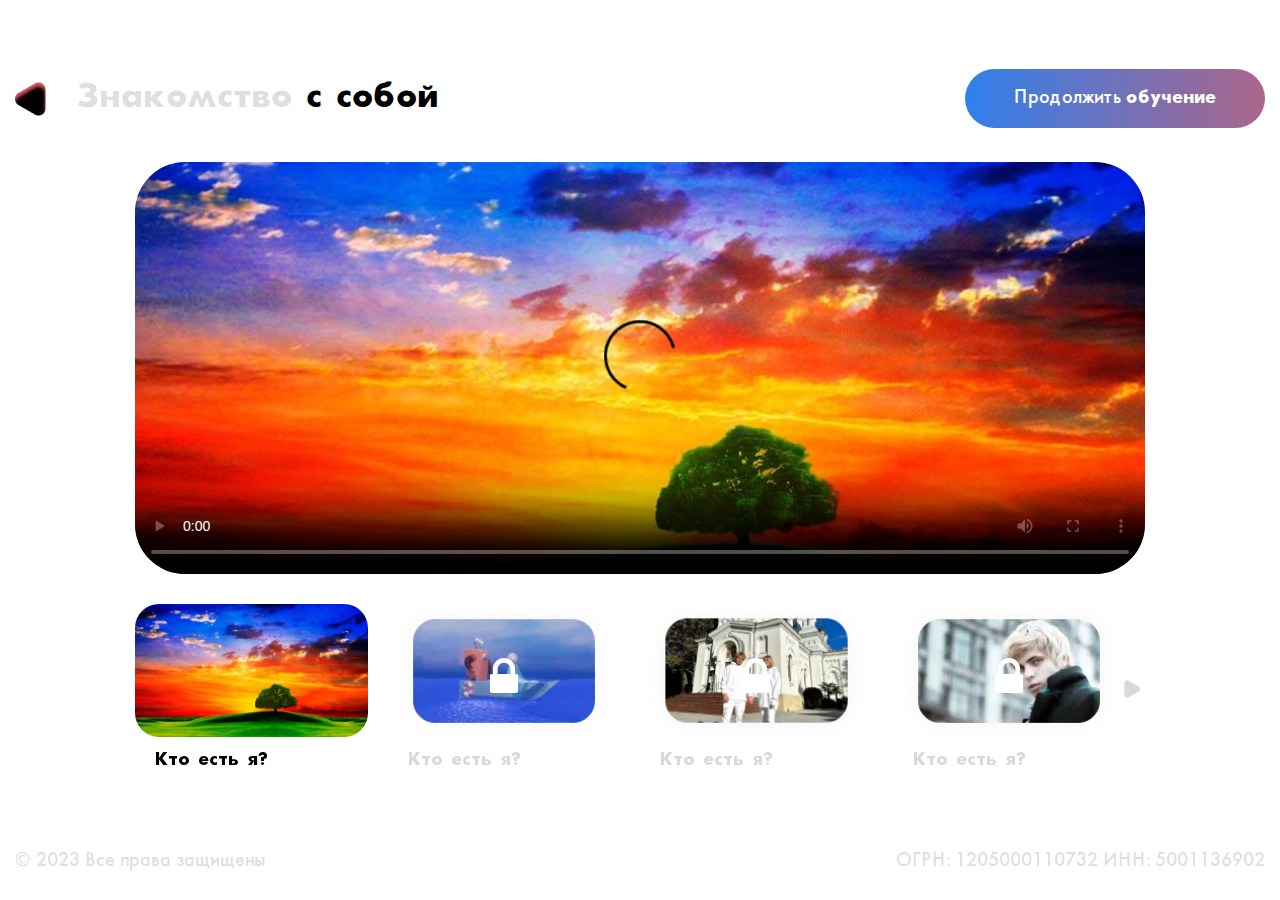
==== commit 20295eed: "Add files via upload" ====
--- a/acquaintance.html
+++ b/acquaintance.html
@@ -13,7 +13,7 @@
 </head>
 
 <body>
-	<div class="mask">
+	<div class="mask _active">
 		<div class="loader">
 			<img src="img/preloader.gif" alt="preload">
 		</div>
@@ -24,7 +24,10 @@
 				<div class="header__row">
 					<a href="index.html" class="header__left">
 						<div class="header__icon">
-							<picture><source srcset="img/icons/trinagle-black.webp" type="image/webp"><img src="img/icons/trinagle-black.png" alt="icon"></picture>
+							<picture>
+								<source srcset="img/icons/trinagle-black.webp" type="image/webp"><img
+									src="img/icons/trinagle-black.png" alt="icon">
+							</picture>
 						</div>
 						<div class="header__text">Знакомство <span>с собой</span></div>
 					</a>
@@ -43,8 +46,9 @@
 							<div class="acquaintance__wrapper swiper-wrapper">
 								<div class="acquaintance__slide swiper-slide">
 									<div class="acquaintance__video">
-										<video poster="img/video/poster.jpg" src="img/video/01.mp4"></video>
-										<button class="acquaintance__pause">
+										<video controls poster="img/video/poster.jpg"
+											src="img/video/01.mp4"></video>
+										<!-- <button class="acquaintance__pause">
 											<img src="img/icons/pause.svg" alt="">
 										</button>
 										<button class="acquaintance__play _active">
@@ -63,132 +67,135 @@
 													</span>
 												</button>
 											</div>
-										</div>
-									</div>
-								</div>
-								<div class="acquaintance__slide swiper-slide">
-									<div class="acquaintance__video">
-										<video poster="img/video/poster.jpg" src="img/video/01.mp4"></video>
-										<button class="acquaintance__pause">
-											<img src="img/icons/pause.svg" alt="">
-										</button>
-										<button class="acquaintance__play _active">
-											<img src="img/icons/play.svg" alt="">
-										</button>
-										<div class="acquaintance__nav-video nav-video">
-											<div class="nav-video__row">
-												<div class="nav-video__time">2:48</div>
-												<div class="nav-video__range">
-													<input value="0" type="range">
-												</div>
-												<button class="nav-video__screen">
-													<span>Во весь экран</span>
-													<span class="nav-video__icon">
-														<img src="img/icons/fullscreen.svg" alt="icon">
-													</span>
-												</button>
-											</div>
-										</div>
-									</div>
-								</div>
-								<div class="acquaintance__slide swiper-slide">
-									<div class="acquaintance__video">
-										<video poster="img/video/poster.jpg" src="img/video/01.mp4"></video>
-										<button class="acquaintance__pause">
-											<img src="img/icons/pause.svg" alt="">
-										</button>
-										<button class="acquaintance__play _active">
-											<img src="img/icons/play.svg" alt="">
-										</button>
-										<div class="acquaintance__nav-video nav-video">
-											<div class="nav-video__row">
-												<div class="nav-video__time">2:48</div>
-												<div class="nav-video__range">
-													<input value="0" type="range">
-												</div>
-												<button class="nav-video__screen">
-													<span>Во весь экран</span>
-													<span class="nav-video__icon">
-														<img src="img/icons/fullscreen.svg" alt="icon">
-													</span>
-												</button>
-											</div>
-										</div>
-									</div>
-								</div>
-								<div class="acquaintance__slide swiper-slide">
-									<div class="acquaintance__video">
-										<video poster="img/video/poster.jpg" src="img/video/01.mp4"></video>
-										<button class="acquaintance__pause">
-											<img src="img/icons/pause.svg" alt="">
-										</button>
-										<button class="acquaintance__play _active">
-											<img src="img/icons/play.svg" alt="">
-										</button>
-										<div class="acquaintance__nav-video nav-video">
-											<div class="nav-video__row">
-												<div class="nav-video__time">2:48</div>
-												<div class="nav-video__range">
-													<input value="0" type="range">
-												</div>
-												<button class="nav-video__screen">
-													<span>Во весь экран</span>
-													<span class="nav-video__icon">
-														<img src="img/icons/fullscreen.svg" alt="icon">
-													</span>
-												</button>
-											</div>
-										</div>
-									</div>
-								</div>
-								<div class="acquaintance__slide swiper-slide">
-									<div class="acquaintance__video">
-										<video poster="img/video/poster.jpg" src="img/video/01.mp4"></video>
-										<button class="acquaintance__pause">
-											<img src="img/icons/pause.svg" alt="">
-										</button>
-										<button class="acquaintance__play _active">
-											<img src="img/icons/play.svg" alt="">
-										</button>
-										<div class="acquaintance__nav-video nav-video">
-											<div class="nav-video__row">
-												<div class="nav-video__time">2:48</div>
-												<div class="nav-video__range">
-													<input value="0" type="range">
-												</div>
-												<button class="nav-video__screen">
-													<span>Во весь экран</span>
-													<span class="nav-video__icon">
-														<img src="img/icons/fullscreen.svg" alt="icon">
-													</span>
-												</button>
-											</div>
-										</div>
-									</div>
-								</div>
-								<div class="acquaintance__slide swiper-slide">
-									<div class="acquaintance__video">
-										<video poster="img/video/poster.jpg" src="img/video/01.mp4"></video>
-										<button class="acquaintance__pause">
-											<img src="img/icons/pause.svg" alt="">
-										</button>
-										<button class="acquaintance__play _active">
-											<img src="img/icons/play.svg" alt="">
-										</button>
-										<div class="acquaintance__nav-video nav-video">
-											<div class="nav-video__row">
-												<div class="nav-video__time">2:48</div>
-												<div class="nav-video__range">
-													<input value="0" type="range">
-												</div>
-												<button class="nav-video__screen">
-													<span>Во весь экран</span>
-													<span class="nav-video__icon">
-														<img src="img/icons/fullscreen.svg" alt="icon">
-													</span>
-												</button>
-											</div>
-										</div>
+										</div> -->
+									</div>
+								</div>
+								<div class="acquaintance__slide swiper-slide">
+									<div class="acquaintance__video">
+										<video controls poster="img/video/poster.jpg"
+											src="img/video/01.mp4"></video>
+										<!-- <button class="acquaintance__pause">
+																			<img src="img/icons/pause.svg" alt="">
+																		</button>
+																		<button class="acquaintance__play _active">
+																			<img src="img/icons/play.svg" alt="">
+																		</button>
+																		<div class="acquaintance__nav-video nav-video">
+																			<div class="nav-video__row">
+																				<div class="nav-video__time">2:48</div>
+																				<div class="nav-video__range">
+																					<input value="0" type="range">
+																				</div>
+																				<button class="nav-video__screen">
+																					<span>Во весь экран</span>
+																					<span class="nav-video__icon">
+																						<img src="img/icons/fullscreen.svg" alt="icon">
+																					</span>
+																				</button>
+																			</div>
+																		</div> -->
+									</div>
+								</div>
+								<div class="acquaintance__slide swiper-slide">
+									<div class="acquaintance__video">
+										<video controls poster="img/video/poster.jpg"
+											src="img/video/01.mp4"></video>
+										<!-- <button class="acquaintance__pause">
+																			<img src="img/icons/pause.svg" alt="">
+																		</button>
+																		<button class="acquaintance__play _active">
+																			<img src="img/icons/play.svg" alt="">
+																		</button>
+																		<div class="acquaintance__nav-video nav-video">
+																			<div class="nav-video__row">
+																				<div class="nav-video__time">2:48</div>
+																				<div class="nav-video__range">
+																					<input value="0" type="range">
+																				</div>
+																				<button class="nav-video__screen">
+																					<span>Во весь экран</span>
+																					<span class="nav-video__icon">
+																						<img src="img/icons/fullscreen.svg" alt="icon">
+																					</span>
+																				</button>
+																			</div>
+																		</div> -->
+									</div>
+								</div>
+								<div class="acquaintance__slide swiper-slide">
+									<div class="acquaintance__video">
+										<video controls poster="img/video/poster.jpg"
+											src="img/video/01.mp4"></video>
+										<!-- <button class="acquaintance__pause">
+																		<img src="img/icons/pause.svg" alt="">
+																	</button>
+																	<button class="acquaintance__play _active">
+																		<img src="img/icons/play.svg" alt="">
+																	</button>
+																	<div class="acquaintance__nav-video nav-video">
+																		<div class="nav-video__row">
+																			<div class="nav-video__time">2:48</div>
+																			<div class="nav-video__range">
+																				<input value="0" type="range">
+																			</div>
+																			<button class="nav-video__screen">
+																				<span>Во весь экран</span>
+																				<span class="nav-video__icon">
+																					<img src="img/icons/fullscreen.svg" alt="icon">
+																				</span>
+																			</button>
+																		</div>
+																	</div> -->
+									</div>
+								</div>
+								<div class="acquaintance__slide swiper-slide">
+									<div class="acquaintance__video">
+										<video controls poster="img/video/poster.jpg" src="img/video/01.mp4"></video>
+										<!-- <button class="acquaintance__pause">
+																			<img src="img/icons/pause.svg" alt="">
+																		</button>
+																		<button class="acquaintance__play _active">
+																			<img src="img/icons/play.svg" alt="">
+																		</button>
+																		<div class="acquaintance__nav-video nav-video">
+																			<div class="nav-video__row">
+																				<div class="nav-video__time">2:48</div>
+																				<div class="nav-video__range">
+																					<input value="0" type="range">
+																				</div>
+																				<button class="nav-video__screen">
+																					<span>Во весь экран</span>
+																					<span class="nav-video__icon">
+																						<img src="img/icons/fullscreen.svg" alt="icon">
+																					</span>
+																				</button>
+																			</div>
+																		</div> -->
+									</div>
+								</div>
+								<div class="acquaintance__slide swiper-slide">
+									<div class="acquaintance__video">
+										<video controls poster="img/video/poster.jpg" src="img/video/01.mp4"></video>
+										<!-- <button class="acquaintance__pause">
+																			<img src="img/icons/pause.svg" alt="">
+																		</button>
+																		<button class="acquaintance__play _active">
+																			<img src="img/icons/play.svg" alt="">
+																		</button>
+																		<div class="acquaintance__nav-video nav-video">
+																			<div class="nav-video__row">
+																				<div class="nav-video__time">2:48</div>
+																				<div class="nav-video__range">
+																					<input value="0" type="range">
+																				</div>
+																				<button class="nav-video__screen">
+																					<span>Во весь экран</span>
+																					<span class="nav-video__icon">
+																						<img src="img/icons/fullscreen.svg" alt="icon">
+																					</span>
+																				</button>
+																			</div>
+																		</div> -->
 									</div>
 								</div>
 							</div>
@@ -198,54 +205,72 @@
 								<div class="thumbs__wrapper  swiper-wrapper">
 									<div class="thumbs__slide thumbs-slide swiper-slide">
 										<div class="thumbs-slide__image">
-											<picture><source srcset="img/video/poster.webp" type="image/webp"><img src="img/video/poster.jpg" alt="image"></picture>
-
-										</div>
-										<div class="thumbs-slide__text">Кто есть я?</div>
-									</div>
-									<div class="thumbs__slide thumbs-slide thumbs-slide_lock swiper-slide">
-										<div class="thumbs-slide__image">
-											<picture><source srcset="img/thumbs/02.webp" type="image/webp"><img src="img/thumbs/02.png" alt="image"></picture>
-
-										</div>
-										<div class="thumbs-slide__icon">
-											<img src="img/icons/lock.svg" alt="icon">
-										</div>
-										<div class="thumbs-slide__text">Кто есть я?</div>
-									</div>
-									<div class="thumbs__slide thumbs-slide thumbs-slide_lock swiper-slide">
-										<div class="thumbs-slide__image">
-											<picture><source srcset="img/thumbs/03.webp" type="image/webp"><img src="img/thumbs/03.png" alt="image"></picture>
-
-										</div>
-										<div class="thumbs-slide__icon">
-											<img src="img/icons/lock.svg" alt="icon">
-										</div>
-										<div class="thumbs-slide__text">Кто есть я?</div>
-									</div>
-									<div class="thumbs__slide thumbs-slide thumbs-slide_lock swiper-slide">
-										<div class="thumbs-slide__image">
-											<picture><source srcset="img/thumbs/04.webp" type="image/webp"><img src="img/thumbs/04.png" alt="image"></picture>
-
-										</div>
-										<div class="thumbs-slide__icon">
-											<img src="img/icons/lock.svg" alt="icon">
-										</div>
-										<div class="thumbs-slide__text">Кто есть я?</div>
-									</div>
-									<div class="thumbs__slide thumbs-slide thumbs-slide_lock swiper-slide">
-										<div class="thumbs-slide__image">
-											<picture><source srcset="img/thumbs/05.webp" type="image/webp"><img src="img/thumbs/05.png" alt="image"></picture>
-
-										</div>
-										<div class="thumbs-slide__icon">
-											<img src="img/icons/lock.svg" alt="icon">
-										</div>
-										<div class="thumbs-slide__text">Кто есть я?</div>
-									</div>
-									<div class="thumbs__slide thumbs-slide thumbs-slide_lock swiper-slide">
-										<div class="thumbs-slide__image">
-											<picture><source srcset="img/thumbs/01.webp" type="image/webp"><img src="img/thumbs/01.png" alt="image"></picture>
+											<picture>
+												<source srcset="img/video/poster.webp" type="image/webp">
+												<img src="img/video/poster.jpg" alt="image">
+											</picture>
+
+										</div>
+										<div class="thumbs-slide__text">Кто есть я?</div>
+									</div>
+									<div class="thumbs__slide thumbs-slide thumbs-slide_lock swiper-slide">
+										<div class="thumbs-slide__image">
+											<picture>
+												<source srcset="img/thumbs/02.webp" type="image/webp"><img
+													src="img/thumbs/02.png" alt="image">
+											</picture>
+
+										</div>
+										<div class="thumbs-slide__icon">
+											<img src="img/icons/lock.svg" alt="icon">
+										</div>
+										<div class="thumbs-slide__text">Кто есть я?</div>
+									</div>
+									<div class="thumbs__slide thumbs-slide thumbs-slide_lock swiper-slide">
+										<div class="thumbs-slide__image">
+											<picture>
+												<source srcset="img/thumbs/03.webp" type="image/webp"><img
+													src="img/thumbs/03.png" alt="image">
+											</picture>
+
+										</div>
+										<div class="thumbs-slide__icon">
+											<img src="img/icons/lock.svg" alt="icon">
+										</div>
+										<div class="thumbs-slide__text">Кто есть я?</div>
+									</div>
+									<div class="thumbs__slide thumbs-slide thumbs-slide_lock swiper-slide">
+										<div class="thumbs-slide__image">
+											<picture>
+												<source srcset="img/thumbs/04.webp" type="image/webp"><img
+													src="img/thumbs/04.png" alt="image">
+											</picture>
+
+										</div>
+										<div class="thumbs-slide__icon">
+											<img src="img/icons/lock.svg" alt="icon">
+										</div>
+										<div class="thumbs-slide__text">Кто есть я?</div>
+									</div>
+									<div class="thumbs__slide thumbs-slide thumbs-slide_lock swiper-slide">
+										<div class="thumbs-slide__image">
+											<picture>
+												<source srcset="img/thumbs/05.webp" type="image/webp"><img
+													src="img/thumbs/05.png" alt="image">
+											</picture>
+
+										</div>
+										<div class="thumbs-slide__icon">
+											<img src="img/icons/lock.svg" alt="icon">
+										</div>
+										<div class="thumbs-slide__text">Кто есть я?</div>
+									</div>
+									<div class="thumbs__slide thumbs-slide thumbs-slide_lock swiper-slide">
+										<div class="thumbs-slide__image">
+											<picture>
+												<source srcset="img/thumbs/01.webp" type="image/webp"><img
+													src="img/thumbs/01.png" alt="image">
+											</picture>
 
 										</div>
 										<div class="thumbs-slide__icon">
